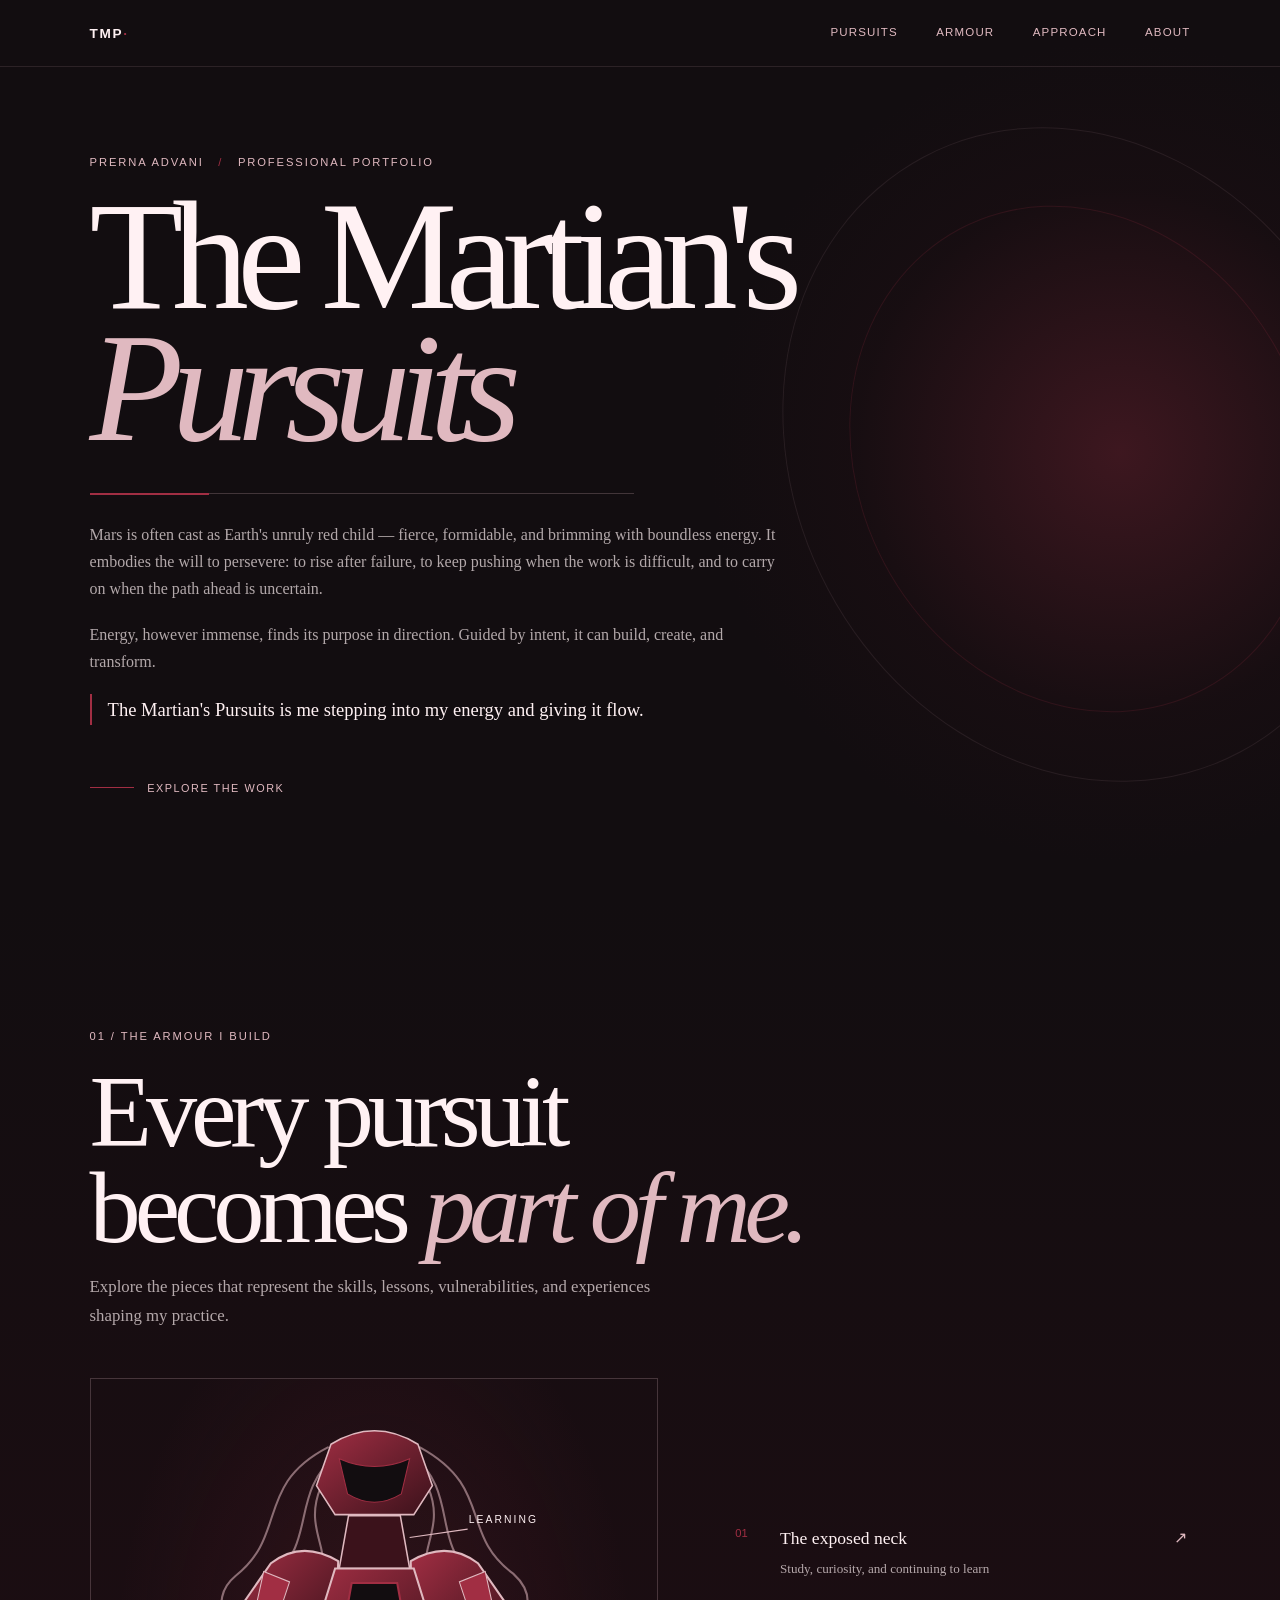
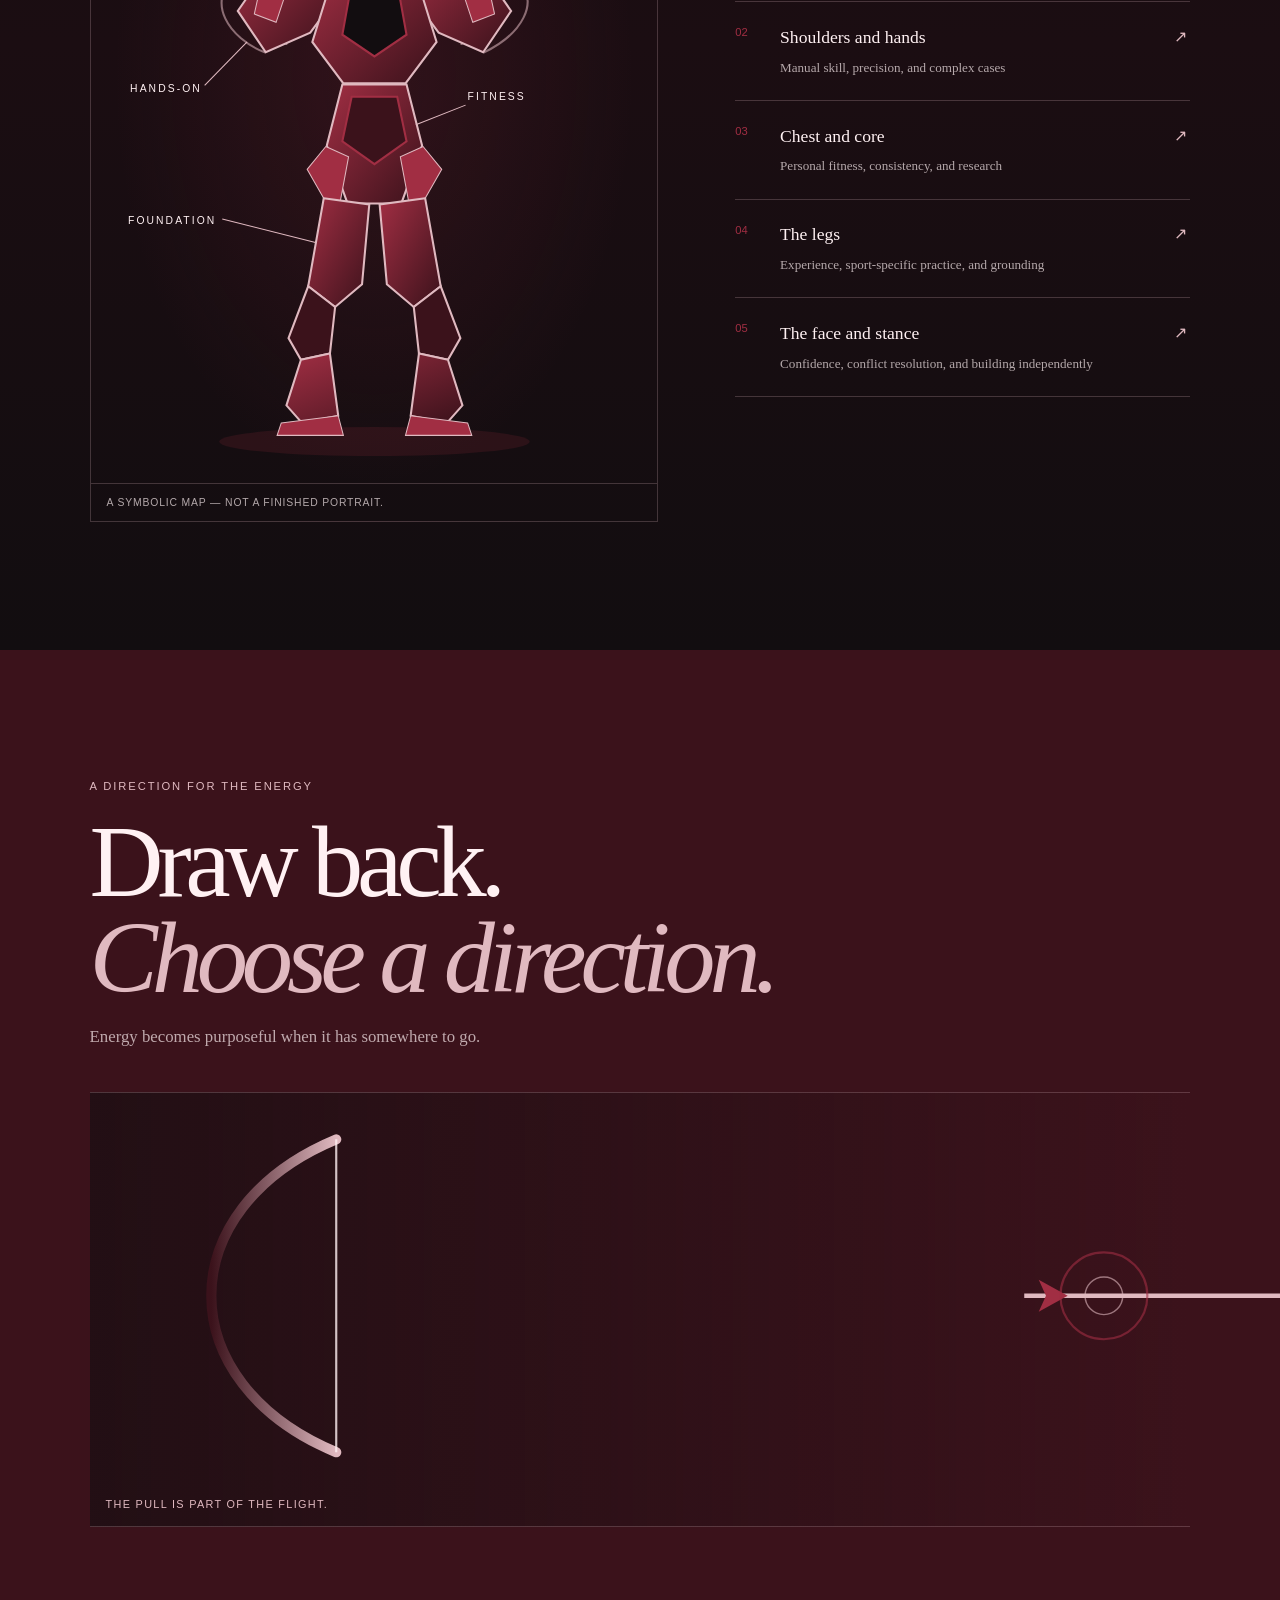
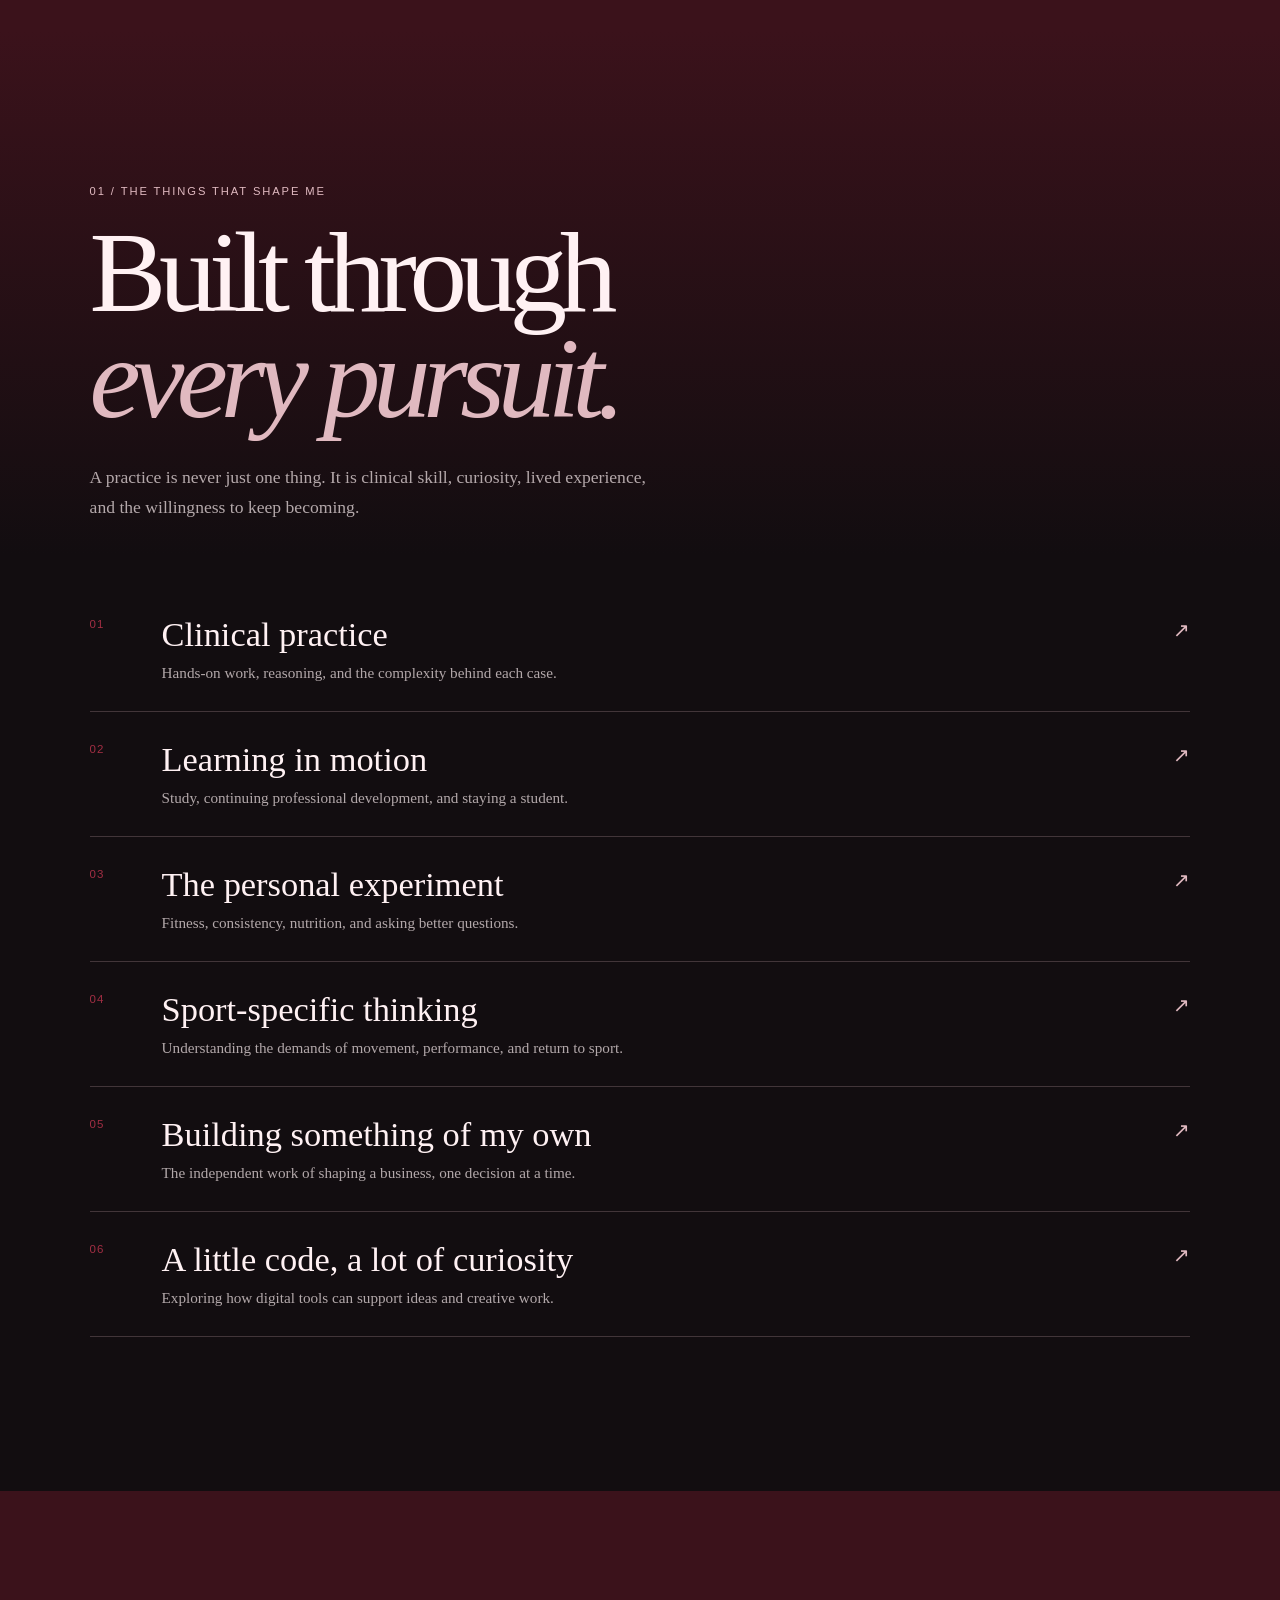
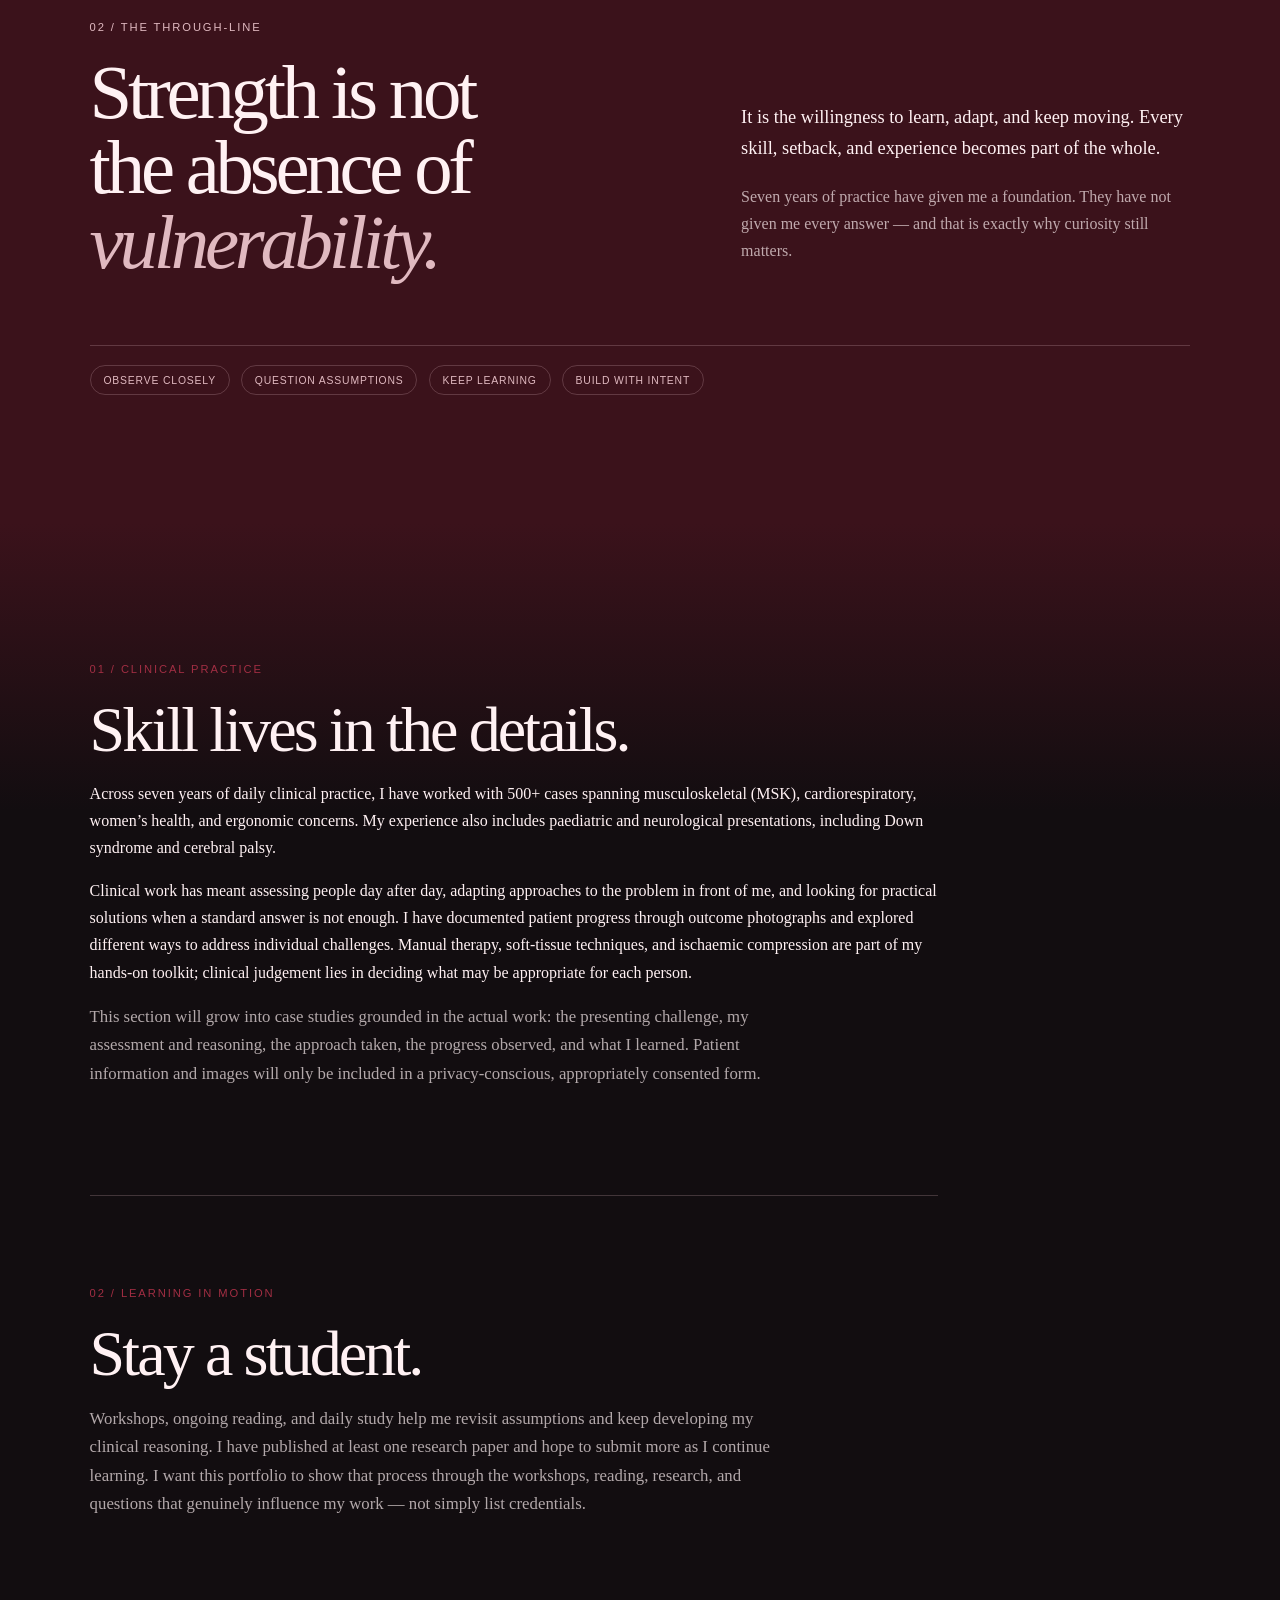
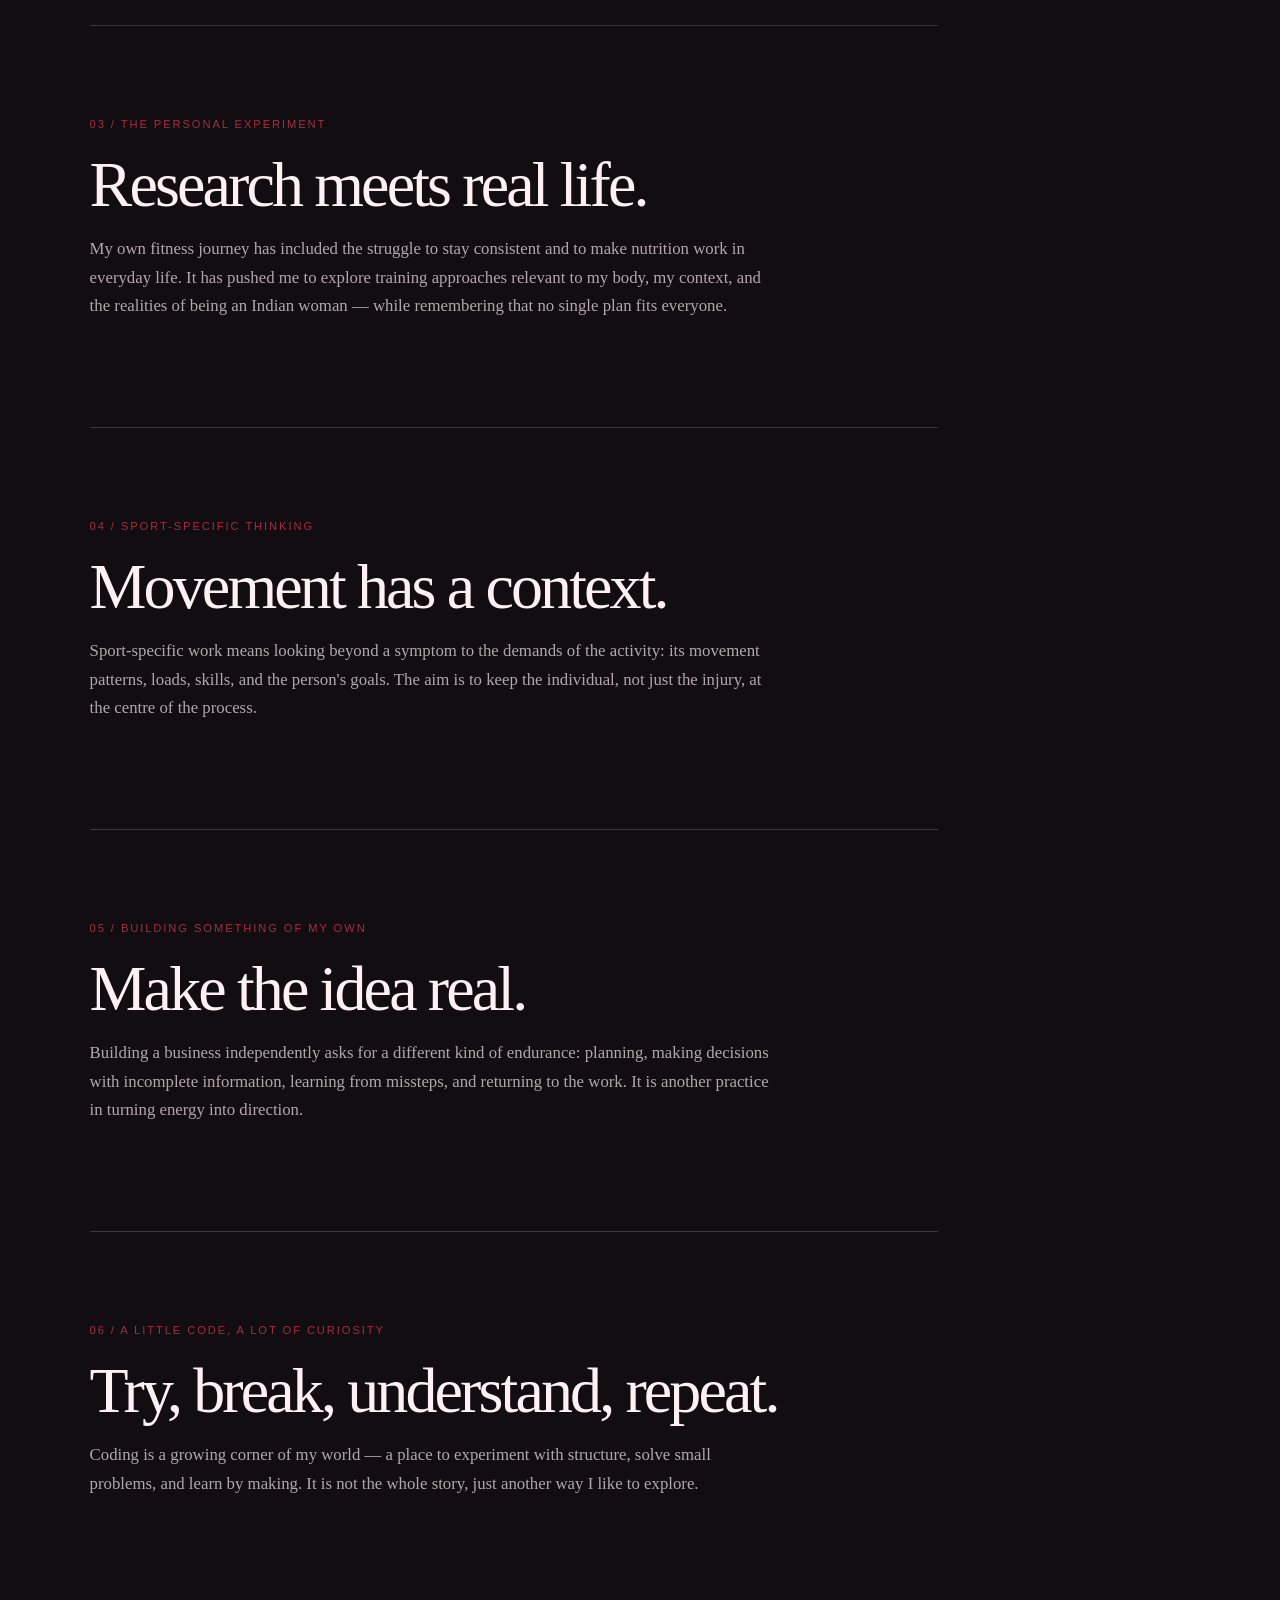
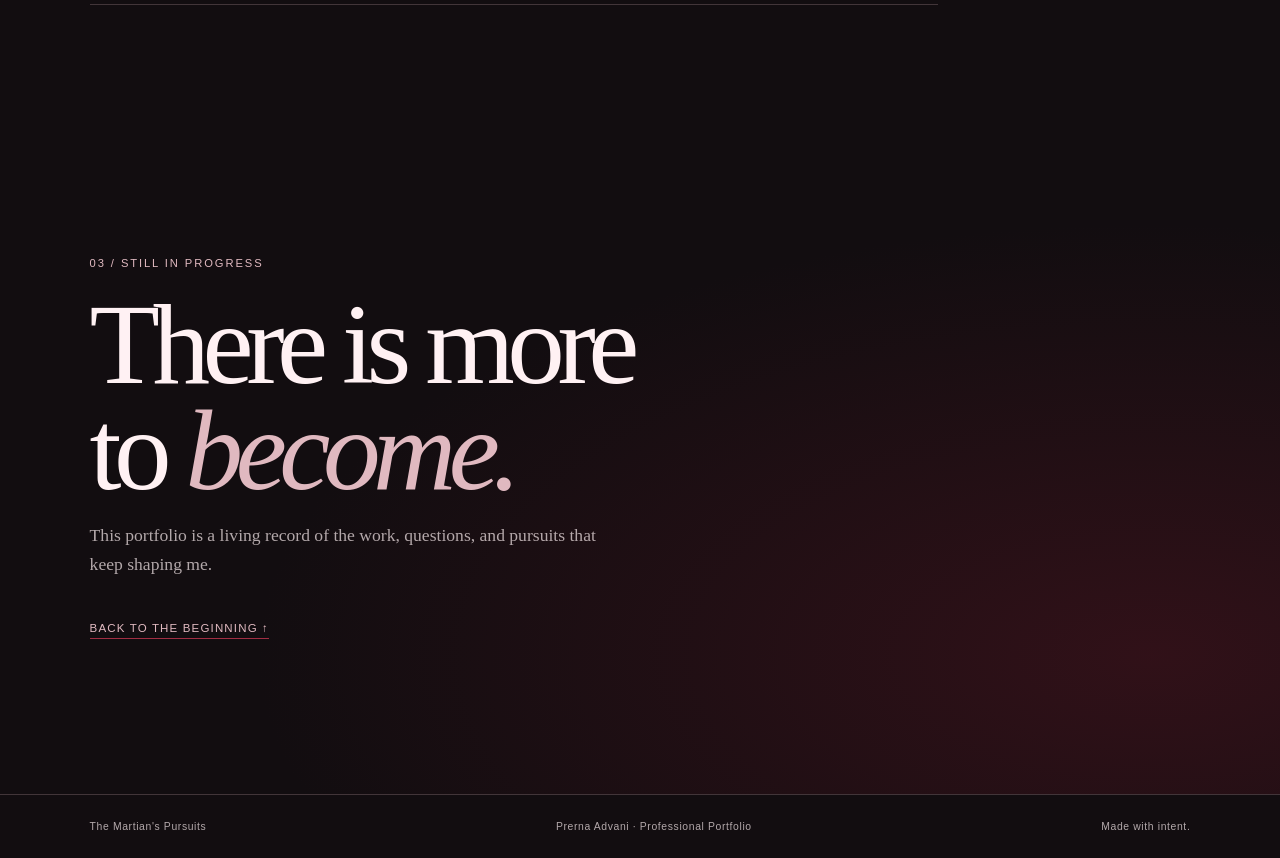
==== index.html @ a0765104 "Update portfolio with seven years of clinical experience" ====
<!doctype html>
<html lang="en">
<head>
  <meta charset="utf-8">
  <meta name="viewport" content="width=device-width, initial-scale=1">
  <meta name="theme-color" content="#120D10">
  <meta name="description" content="The Martian's Pursuits — the professional portfolio of Prerna Advani, exploring sports physiotherapy, clinical practice, fitness, learning and building.">
  <title>The Martian's Pursuits — Prerna Advani</title>
  <link rel="stylesheet" href="./style.css">
  <script src="./script.js" defer></script>
</head>
<body>
  <header class="site-header">
    <a class="wordmark" href="#top" aria-label="The Martian's Pursuits, home">TMP<span>·</span></a>
    <nav aria-label="Main navigation">
      <a href="#pursuits">Pursuits</a>
      <a href="#armour">Armour</a>
      <a href="#approach">Approach</a>
      <a href="#about">About</a>
    </nav>
  </header>

  <main id="top">
    <section class="hero section-wrap" aria-labelledby="site-title">
      <p class="eyebrow">Prerna Advani <span class="eyebrow-divider">/</span> Professional Portfolio</p>
      <h1 id="site-title">The Martian's <em>Pursuits</em></h1>
      <div class="hero-rule" aria-hidden="true"><span></span></div>
      <div class="intro-copy">
        <p>Mars is often cast as Earth's unruly red child — fierce, formidable, and brimming with boundless energy. It embodies the will to persevere: to rise after failure, to keep pushing when the work is difficult, and to carry on when the path ahead is uncertain.</p>
        <p>Energy, however immense, finds its purpose in direction. Guided by intent, it can build, create, and transform.</p>
        <p class="closing-line">The Martian's Pursuits is me stepping into my energy and giving it flow.</p>
      </div>
      <a class="scroll-cue" href="#pursuits"><span class="scroll-cue-line" aria-hidden="true"></span> Explore the work</a>
      <div class="hero-orbit orbit-one" aria-hidden="true"></div>
      <div class="hero-orbit orbit-two" aria-hidden="true"></div>
    </section>


    <section class="armour-section section-wrap" id="armour" aria-labelledby="armour-title">
      <div class="armour-heading">
        <p class="eyebrow">01 / The armour I build</p>
        <h2 id="armour-title">Every pursuit<br>becomes <em>part of me.</em></h2>
        <p>Explore the pieces that represent the skills, lessons, vulnerabilities, and experiences shaping my practice.</p>
      </div>
      <div class="armour-layout">
        <div class="armour-figure">
          <svg class="armour-art" viewBox="0 0 520 680" role="img" aria-labelledby="armour-svg-title armour-svg-desc">
            <title id="armour-svg-title">The Martian's armour</title>
            <desc id="armour-svg-desc">A stylised, human-shaped figure wearing interlocking burgundy and crimson armour plates, with an exposed neck and flowing mane-like lines.</desc>
            <defs>
              <linearGradient id="plate" x1="0" y1="0" x2="1" y2="1"><stop offset="0" stop-color="#A12E43"/><stop offset="1" stop-color="#3B121B"/></linearGradient>
              <linearGradient id="metal" x1="0" y1="0" x2="1" y2="1"><stop offset="0" stop-color="#FFF1F3"/><stop offset="1" stop-color="#A12E43"/></linearGradient>
            </defs>
            <ellipse cx="260" cy="640" rx="150" ry="14" fill="#A12E43" opacity=".16"/>
            <g class="mane-lines" fill="none" stroke="#E0B9C0" stroke-width="2" opacity=".55" stroke-linecap="round">
              <path d="M215 66 C145 102 176 151 126 190 C96 215 120 251 154 264"/>
              <path d="M224 72 C178 112 205 153 162 193 C139 218 156 246 175 256"/>
              <path d="M304 66 C375 105 342 150 394 188 C425 216 399 248 366 264"/>
              <path d="M296 72 C342 112 314 153 356 193 C380 217 363 245 344 256"/>
              <path d="M208 105 C190 148 224 168 204 198"/><path d="M312 105 C330 148 296 168 316 198"/>
            </g>
            <path d="M218 63 Q260 37 302 63 L316 103 L298 131 L222 131 L204 103Z" fill="url(#plate)" stroke="#E0B9C0" stroke-width="1.5"/>
            <path d="M226 77 Q260 92 294 77 L286 111 Q260 127 234 111Z" fill="#120D10" stroke="#A12E43"/>
            <path d="M235 132 L285 132 L294 183 L226 183Z" fill="#3B121B" stroke="#E0B9C0" stroke-width="1.5"/>
            <path d="M225 176 Q190 155 160 178 L128 224 L155 264 L198 245 L224 210Z" fill="url(#plate)" stroke="#E0B9C0" stroke-width="2"/>
            <path d="M295 176 Q330 155 360 178 L392 224 L365 264 L322 245 L296 210Z" fill="url(#plate)" stroke="#E0B9C0" stroke-width="2"/>
            <path d="M153 186 L178 196 L165 235 L144 227Z M367 186 L342 196 L355 235 L376 227Z" fill="#A12E43" stroke="#E0B9C0"/>
            <path d="M222 183 L298 183 L320 254 L290 294 L230 294 L200 254Z" fill="url(#plate)" stroke="#E0B9C0" stroke-width="2"/>
            <path d="M238 197 L282 197 L291 247 L260 268 L229 247Z" fill="#120D10" stroke="#A12E43" stroke-width="2"/>
            <path d="M229 295 L291 295 L306 354 L286 410 L234 410 L214 354Z" fill="url(#plate)" stroke="#E0B9C0" stroke-width="2"/>
            <path d="M238 307 L282 307 L291 350 L260 372 L229 350Z" fill="#3B121B" stroke="#A12E43" stroke-width="2"/>
            <path d="M213 355 L235 365 L227 408 L211 405 L195 377Z M307 355 L285 365 L293 408 L309 405 L325 377Z" fill="#A12E43" stroke="#E0B9C0"/>
            <path d="M211 405 L255 411 L248 488 L222 510 L196 490Z" fill="url(#plate)" stroke="#E0B9C0" stroke-width="2"/>
            <path d="M309 405 L265 411 L272 488 L298 510 L324 490Z" fill="url(#plate)" stroke="#E0B9C0" stroke-width="2"/>
            <path d="M196 490 L222 510 L217 555 L189 561 L177 540Z M324 490 L298 510 L303 555 L331 561 L343 540Z" fill="#3B121B" stroke="#E0B9C0" stroke-width="2"/>
            <path d="M189 561 L217 555 L225 615 L190 622 L175 605Z M331 561 L303 555 L295 615 L330 622 L345 605Z" fill="url(#plate)" stroke="#E0B9C0" stroke-width="2"/>
            <path d="M170 622 L225 615 L230 634 L166 634Z M350 622 L295 615 L290 634 L354 634Z" fill="#A12E43" stroke="#E0B9C0"/>
            <g fill="#FFF1F3" font-family="Arial, sans-serif" font-size="10" letter-spacing="2">
              <text x="24" y="302">HANDS-ON</text><path d="M96 296 L137 254" stroke="#E0B9C0" fill="none"/>
              <text x="350" y="310">FITNESS</text><path d="M348 315 L300 334" stroke="#E0B9C0" fill="none"/>
              <text x="22" y="430">FOUNDATION</text><path d="M113 425 L204 448" stroke="#E0B9C0" fill="none"/>
              <text x="351" y="139">LEARNING</text><path d="M350 145 L294 153" stroke="#E0B9C0" fill="none"/>
            </g>
          </svg>
          <p class="figure-caption">A symbolic map — not a finished portrait.</p>
        </div>
        <div class="armour-links" aria-label="Explore armour meanings">
          <a href="#learning"><span>01</span><span><strong>The exposed neck</strong><small>Study, curiosity, and continuing to learn</small></span><b>↗</b></a>
          <a href="#clinical"><span>02</span><span><strong>Shoulders and hands</strong><small>Manual skill, precision, and complex cases</small></span><b>↗</b></a>
          <a href="#fitness"><span>03</span><span><strong>Chest and core</strong><small>Personal fitness, consistency, and research</small></span><b>↗</b></a>
          <a href="#sport"><span>04</span><span><strong>The legs</strong><small>Experience, sport-specific practice, and grounding</small></span><b>↗</b></a>
          <a href="#building"><span>05</span><span><strong>The face and stance</strong><small>Confidence, conflict resolution, and building independently</small></span><b>↗</b></a>
        </div>
      </div>
    </section>

    <section class="bow-section section-wrap" id="bow" aria-label="Bow and arrow, a symbol of directed energy">
      <div class="bow-copy"><p class="eyebrow">A direction for the energy</p><h2>Draw back.<br><em>Choose a direction.</em></h2><p>Energy becomes purposeful when it has somewhere to go.</p></div>
      <div class="bow-stage" data-bow-stage>
        <svg class="bow-art" viewBox="0 0 760 280" role="img" aria-label="A crimson bow draws back and releases an arrow across the page">
          <defs><linearGradient id="bowGlow" x1="0" y1="0" x2="1" y2="0"><stop stop-color="#3B121B"/><stop offset="1" stop-color="#E0B9C0"/></linearGradient></defs>
          <path class="bow-curve" d="M170 32 C55 80 55 200 170 248" fill="none" stroke="url(#bowGlow)" stroke-width="7" stroke-linecap="round"/>
          <path class="bow-string" d="M170 32 L170 140 L170 248" fill="none" stroke="#FFF1F3" stroke-width="1.5" opacity=".8"/>
          <g class="arrow-group"><path d="M170 140 L690 140" stroke="#E0B9C0" stroke-width="3"/><path d="M690 140 L661 124 L666 140 L661 156Z" fill="#A12E43"/><path d="M200 140 L180 129 L185 140 L180 151Z" fill="#A12E43"/></g>
          <path class="arrow-trail" d="M220 140 L700 140" stroke="#A12E43" stroke-width="1" stroke-dasharray="3 10" opacity=".6"/>
          <circle class="target-ring" cx="700" cy="140" r="30" fill="none" stroke="#A12E43" stroke-width="1.5"/><circle class="target-ring inner" cx="700" cy="140" r="13" fill="none" stroke="#E0B9C0" stroke-width="1"/>
        </svg>
        <p class="bow-caption">The pull is part of the flight.</p>
      </div>
    </section>

    <section class="section-intro section-wrap" id="pursuits">
      <p class="eyebrow">01 / The things that shape me</p>
      <h2>Built through<br><em>every pursuit.</em></h2>
      <p class="section-lede">A practice is never just one thing. It is clinical skill, curiosity, lived experience, and the willingness to keep becoming.</p>
    </section>

    <section class="pursuit-list section-wrap" aria-label="Portfolio topics">
      <a class="pursuit-card" href="#clinical">
        <span class="card-index">01</span><span class="card-copy"><span class="card-title">Clinical practice</span><span class="card-description">Hands-on work, reasoning, and the complexity behind each case.</span></span><span class="card-arrow" aria-hidden="true">↗</span>
      </a>
      <a class="pursuit-card" href="#learning">
        <span class="card-index">02</span><span class="card-copy"><span class="card-title">Learning in motion</span><span class="card-description">Study, continuing professional development, and staying a student.</span></span><span class="card-arrow" aria-hidden="true">↗</span>
      </a>
      <a class="pursuit-card" href="#fitness">
        <span class="card-index">03</span><span class="card-copy"><span class="card-title">The personal experiment</span><span class="card-description">Fitness, consistency, nutrition, and asking better questions.</span></span><span class="card-arrow" aria-hidden="true">↗</span>
      </a>
      <a class="pursuit-card" href="#sport">
        <span class="card-index">04</span><span class="card-copy"><span class="card-title">Sport-specific thinking</span><span class="card-description">Understanding the demands of movement, performance, and return to sport.</span></span><span class="card-arrow" aria-hidden="true">↗</span>
      </a>
      <a class="pursuit-card" href="#building">
        <span class="card-index">05</span><span class="card-copy"><span class="card-title">Building something of my own</span><span class="card-description">The independent work of shaping a business, one decision at a time.</span></span><span class="card-arrow" aria-hidden="true">↗</span>
      </a>
      <a class="pursuit-card" href="#code">
        <span class="card-index">06</span><span class="card-copy"><span class="card-title">A little code, a lot of curiosity</span><span class="card-description">Exploring how digital tools can support ideas and creative work.</span></span><span class="card-arrow" aria-hidden="true">↗</span>
      </a>
    </section>

    <section class="approach section-wrap" id="approach">
      <p class="eyebrow">02 / The through-line</p>
      <div class="approach-grid">
        <h2>Strength is not the absence of <em>vulnerability.</em></h2>
        <div class="approach-copy">
          <p>It is the willingness to learn, adapt, and keep moving. Every skill, setback, and experience becomes part of the whole.</p>
          <p>Seven years of practice have given me a foundation. They have not given me every answer — and that is exactly why curiosity still matters.</p>
        </div>
      </div>
      <div class="values-row" aria-label="Guiding values">
        <span>Observe closely</span><span>Question assumptions</span><span>Keep learning</span><span>Build with intent</span>
      </div>
    </section>

    <section class="details section-wrap" aria-label="More about each pursuit">
      <article class="detail" id="clinical">
        <p class="eyebrow">01 / Clinical practice</p><h3>Skill lives in the details.</h3>
        <p>Across seven years of daily clinical practice, I have worked with 500+ cases spanning musculoskeletal (MSK), cardiorespiratory, women’s health, and ergonomic concerns. My experience also includes paediatric and neurological presentations, including Down syndrome and cerebral palsy.</p>
        <p>Clinical work has meant assessing people day after day, adapting approaches to the problem in front of me, and looking for practical solutions when a standard answer is not enough. I have documented patient progress through outcome photographs and explored different ways to address individual challenges. Manual therapy, soft-tissue techniques, and ischaemic compression are part of my hands-on toolkit; clinical judgement lies in deciding what may be appropriate for each person.</p>
        <p>This section will grow into case studies grounded in the actual work: the presenting challenge, my assessment and reasoning, the approach taken, the progress observed, and what I learned. Patient information and images will only be included in a privacy-conscious, appropriately consented form.</p>
      </article>
      <article class="detail" id="learning">
        <p class="eyebrow">02 / Learning in motion</p><h3>Stay a student.</h3>
        <p>Workshops, ongoing reading, and daily study help me revisit assumptions and keep developing my clinical reasoning. I have published at least one research paper and hope to submit more as I continue learning. I want this portfolio to show that process through the workshops, reading, research, and questions that genuinely influence my work — not simply list credentials.</p>
      </article>
      <article class="detail" id="fitness">
        <p class="eyebrow">03 / The personal experiment</p><h3>Research meets real life.</h3>
        <p>My own fitness journey has included the struggle to stay consistent and to make nutrition work in everyday life. It has pushed me to explore training approaches relevant to my body, my context, and the realities of being an Indian woman — while remembering that no single plan fits everyone.</p>
      </article>
      <article class="detail" id="sport">
        <p class="eyebrow">04 / Sport-specific thinking</p><h3>Movement has a context.</h3>
        <p>Sport-specific work means looking beyond a symptom to the demands of the activity: its movement patterns, loads, skills, and the person's goals. The aim is to keep the individual, not just the injury, at the centre of the process.</p>
      </article>
      <article class="detail" id="building">
        <p class="eyebrow">05 / Building something of my own</p><h3>Make the idea real.</h3>
        <p>Building a business independently asks for a different kind of endurance: planning, making decisions with incomplete information, learning from missteps, and returning to the work. It is another practice in turning energy into direction.</p>
      </article>
      <article class="detail" id="code">
        <p class="eyebrow">06 / A little code, a lot of curiosity</p><h3>Try, break, understand, repeat.</h3>
        <p>Coding is a growing corner of my world — a place to experiment with structure, solve small problems, and learn by making. It is not the whole story, just another way I like to explore.</p>
      </article>
    </section>

    <section class="closing section-wrap" id="about">
      <p class="eyebrow">03 / Still in progress</p>
      <h2>There is more<br>to <em>become.</em></h2>
      <p>This portfolio is a living record of the work, questions, and pursuits that keep shaping me.</p>
      <a class="back-to-top" href="#top">Back to the beginning ↑</a>
    </section>
  </main>

  <footer class="site-footer section-wrap">
    <span>The Martian's Pursuits</span><span>Prerna Advani · Professional Portfolio</span><span>Made with intent.</span>
  </footer>
</body>
</html>
---- style.css ----
:root {
  color-scheme: dark;
  --black: #120D10;
  --burgundy: #3B121B;
  --crimson: #A12E43;
  --pink: #E0B9C0;
  --blush: #FFF1F3;
  --muted: rgba(255, 241, 243, .68);
  --line: rgba(224, 185, 192, .23);
  --gutter: clamp(1.25rem, 7vw, 7rem);
  --serif: Georgia, "Times New Roman", serif;
  --sans: Arial, Helvetica, sans-serif;
}
* { box-sizing: border-box; }
html { scroll-behavior: smooth; scroll-padding-top: 5rem; background: var(--black); }
body { margin: 0; background: var(--black); color: var(--blush); font-family: var(--serif); line-height: 1.7; -webkit-font-smoothing: antialiased; }
a { color: inherit; }
::selection { color: var(--blush); background: var(--crimson); }
.section-wrap { padding-left: var(--gutter); padding-right: var(--gutter); }
.site-header { position: absolute; z-index: 5; top: 0; left: 0; width: 100%; display: flex; justify-content: space-between; align-items: center; padding: 1.35rem var(--gutter); border-bottom: 1px solid rgba(224,185,192,.12); font-family: var(--sans); }
.wordmark { text-decoration: none; font-size: .85rem; letter-spacing: .12em; font-weight: 700; }
.wordmark span { color: var(--crimson); }
.site-header nav { display: flex; gap: clamp(1rem, 3vw, 2.5rem); }
.site-header nav a { color: var(--pink); font-size: .72rem; letter-spacing: .1em; text-transform: uppercase; text-decoration: none; }
.site-header nav a:hover, .site-header nav a:focus-visible { color: var(--blush); }
.hero { min-height: 100svh; position: relative; isolation: isolate; overflow: hidden; display: flex; flex-direction: column; justify-content: center; padding-top: 8rem; padding-bottom: 5rem; }
.hero::before { content: ""; position: absolute; z-index: -2; width: min(65vw, 55rem); aspect-ratio: 1; border-radius: 50%; right: -20%; top: 4%; background: radial-gradient(circle, rgba(161,46,67,.3), rgba(59,18,27,.12) 45%, transparent 70%); }
.eyebrow { margin: 0 0 1.2rem; color: var(--pink); font: .7rem/1.5 var(--sans); letter-spacing: .17em; text-transform: uppercase; }
.eyebrow-divider { padding: 0 .6rem; color: var(--crimson); }
.hero h1 { max-width: 11ch; margin: 0; font-size: clamp(4rem, 12vw, 10.5rem); line-height: .86; font-weight: 400; letter-spacing: -.075em; text-wrap: balance; }
h1 em, h2 em { color: var(--pink); font-weight: 400; }
.hero-rule { width: min(100%, 34rem); height: 1px; margin: 2.4rem 0 1.7rem; background: var(--line); }
.hero-rule span { display: block; width: 22%; height: 2px; background: var(--crimson); }
.intro-copy { max-width: 43rem; color: var(--muted); font-size: clamp(1rem, 1.25vw, 1.16rem); }
.intro-copy p { margin: 0 0 1.15rem; }
.intro-copy .closing-line { max-width: 36rem; padding-left: 1rem; border-left: 2px solid var(--crimson); color: var(--blush); font-size: 1.16em; }
.scroll-cue { display: inline-flex; align-items: center; gap: .8rem; width: fit-content; margin-top: 2.4rem; color: var(--pink); text-decoration: none; font: .68rem var(--sans); letter-spacing: .14em; text-transform: uppercase; }
.scroll-cue-line { display: inline-block; width: 2.8rem; height: 1px; background: var(--crimson); transition: width .2s ease; }
.scroll-cue:hover .scroll-cue-line { width: 4.2rem; }
.hero-orbit { pointer-events: none; position: absolute; z-index: -1; border: 1px solid rgba(224,185,192,.09); border-radius: 50%; transform: rotate(-28deg); }
.orbit-one { width: 45vw; height: 75vh; right: -7%; top: 13%; }
.orbit-two { width: 35vw; height: 58vh; right: -2%; top: 22%; border-color: rgba(161,46,67,.18); }
.section-intro { padding-top: clamp(6rem, 12vw, 11rem); padding-bottom: 2rem; background: linear-gradient(180deg, var(--burgundy), var(--black)); }
.section-intro h2, .closing h2 { margin: 0; font-size: clamp(3.4rem, 9vw, 8rem); line-height: .92; letter-spacing: -.065em; font-weight: 400; }
.section-lede { max-width: 35rem; margin: 2rem 0 0; color: var(--muted); font-size: 1.1rem; }
.pursuit-list { padding-top: 2rem; padding-bottom: clamp(6rem, 12vw, 10rem); }
.pursuit-card { display: grid; grid-template-columns: 3.5rem minmax(0, 1fr) 2rem; gap: 1rem; align-items: start; padding: 1.6rem 0; border-bottom: 1px solid var(--line); text-decoration: none; }
.card-index { padding-top: .35rem; color: var(--crimson); font: .72rem var(--sans); letter-spacing: .08em; }
.card-copy { display: grid; gap: .25rem; }
.card-title { font-size: clamp(1.35rem, 2.7vw, 2.15rem); line-height: 1.25; transition: color .2s ease; }
.card-description { max-width: 42rem; color: var(--muted); font-size: .95rem; }
.card-arrow { justify-self: end; color: var(--pink); font-size: 1.25rem; transition: transform .2s ease; }
.pursuit-card:hover .card-title, .pursuit-card:focus-visible .card-title { color: var(--pink); }
.pursuit-card:hover .card-arrow, .pursuit-card:focus-visible .card-arrow { transform: translate(3px, -3px); }
.pursuit-card:focus-visible, a:focus-visible { outline: 2px solid var(--pink); outline-offset: 5px; }
.approach { padding-top: clamp(5rem, 10vw, 9rem); padding-bottom: clamp(5rem, 10vw, 9rem); background: var(--burgundy); }
.approach-grid { display: grid; grid-template-columns: 1.1fr .9fr; gap: clamp(2rem, 8vw, 8rem); align-items: end; }
.approach-grid h2 { margin: 0; max-width: 12ch; font-size: clamp(2.8rem, 6vw, 5.5rem); font-weight: 400; line-height: .98; letter-spacing: -.055em; }
.approach-copy { color: var(--muted); max-width: 33rem; }
.approach-copy p:first-child { margin-top: 0; color: var(--blush); font-size: 1.15rem; }
.values-row { display: flex; flex-wrap: wrap; gap: .7rem; margin-top: 4rem; padding-top: 1.2rem; border-top: 1px solid var(--line); }
.values-row span { padding: .55rem .8rem; border: 1px solid var(--line); border-radius: 99px; color: var(--pink); font: .65rem var(--sans); letter-spacing: .08em; text-transform: uppercase; }
.details { padding-top: 3rem; padding-bottom: 6rem; background: linear-gradient(180deg, var(--burgundy), var(--black) 18rem); }
.detail { max-width: 53rem; padding: clamp(3rem, 7vw, 6rem) 0; border-bottom: 1px solid var(--line); scroll-margin-top: 2rem; }
.detail .eyebrow { color: var(--crimson); }
.detail h3 { margin: 0; font-size: clamp(2rem, 5vw, 4.4rem); line-height: 1.04; font-weight: 400; letter-spacing: -.045em; }
.detail > p:last-child { max-width: 43rem; color: var(--muted); font-size: 1.05rem; }
.closing { padding-top: clamp(6rem, 12vw, 11rem); padding-bottom: clamp(6rem, 12vw, 11rem); background: radial-gradient(ellipse at 90% 80%, rgba(59,18,27,.75), transparent 55%); }
.closing > p:not(.eyebrow) { max-width: 32rem; color: var(--muted); font-size: 1.1rem; }
.back-to-top { display: inline-block; margin-top: 1.5rem; padding-bottom: .25rem; border-bottom: 1px solid var(--crimson); color: var(--pink); text-decoration: none; font: .72rem var(--sans); letter-spacing: .1em; text-transform: uppercase; }
.site-footer { display: flex; justify-content: space-between; gap: 1rem; padding-top: 1.5rem; padding-bottom: 1.5rem; border-top: 1px solid var(--line); color: var(--muted); font: .65rem/1.5 var(--sans); letter-spacing: .06em; }
@media (max-width: 700px) {
  .site-header { padding-top: 1rem; padding-bottom: 1rem; }
  .site-header nav { gap: .8rem; }
  .site-header nav a { font-size: .62rem; letter-spacing: .04em; }
  .hero { padding-top: 8rem; }
  .hero h1 { font-size: clamp(3.7rem, 16vw, 6.5rem); }
  .hero-orbit { opacity: .55; }
  .orbit-one { width: 70vw; height: 55vh; right: -28%; }
  .orbit-two { width: 60vw; height: 45vh; right: -20%; }
  .approach-grid { grid-template-columns: 1fr; gap: 1.5rem; }
  .pursuit-card { grid-template-columns: 2rem minmax(0, 1fr) 1.2rem; gap: .65rem; }
  .site-footer { flex-direction: column; gap: .45rem; }
}
@media (max-width: 380px) { .site-header nav { gap: .55rem; } .site-header nav a { font-size: .56rem; } }
@media (prefers-reduced-motion: reduce) { html { scroll-behavior: auto; } *, *::before, *::after { transition-duration: .01ms !important; animation-duration: .01ms !important; animation-iteration-count: 1 !important; } }
/* ARMOUR: symbolic, responsive SVG illustration */
.armour-section { padding-top: clamp(5rem, 10vw, 9rem); padding-bottom: clamp(5rem, 10vw, 9rem); background: linear-gradient(180deg, var(--black), #1b0d12 55%, var(--black)); }
.armour-heading { max-width: 55rem; margin-bottom: 3rem; }
.armour-heading h2, .bow-copy h2 { margin: 0; font-size: clamp(3rem, 8vw, 7rem); line-height: .94; letter-spacing: -.06em; font-weight: 400; }
.armour-heading > p:last-child, .bow-copy > p:last-child { max-width: 38rem; color: var(--muted); font-size: 1.05rem; }
.armour-layout { display: grid; grid-template-columns: minmax(0, 1fr) minmax(18rem, .8fr); gap: clamp(2rem, 6vw, 6rem); align-items: center; }
.armour-figure { min-width: 0; border: 1px solid var(--line); background: radial-gradient(ellipse at 50% 40%, rgba(161,46,67,.17), transparent 65%); }
.armour-art { display: block; width: 100%; max-height: 44rem; }
.figure-caption { margin: 0; padding: .8rem 1rem; border-top: 1px solid var(--line); color: var(--muted); font: .65rem var(--sans); letter-spacing: .08em; text-transform: uppercase; }
.armour-links { display: flex; flex-direction: column; }
.armour-links a { display: grid; grid-template-columns: 2rem minmax(0,1fr) 1rem; gap: .8rem; align-items: start; padding: 1.3rem 0; border-bottom: 1px solid var(--line); text-decoration: none; }
.armour-links a > span:first-child { color: var(--crimson); font: .7rem var(--sans); padding-top: .2rem; }
.armour-links strong, .armour-links small { display: block; }
.armour-links strong { font-size: 1.1rem; font-weight: 400; }
.armour-links small { margin-top: .25rem; color: var(--muted); font-size: .82rem; }
.armour-links b { color: var(--pink); font-weight: 400; transition: transform .2s; }
.armour-links a:hover strong { color: var(--pink); }
.armour-links a:hover b { transform: translate(3px,-3px); }
.bow-section { overflow: hidden; padding-top: clamp(5rem, 10vw, 9rem); padding-bottom: clamp(4rem, 8vw, 7rem); background: var(--burgundy); }
.bow-copy { max-width: 55rem; }
.bow-stage { margin-top: 2.5rem; border-top: 1px solid var(--line); border-bottom: 1px solid var(--line); background: linear-gradient(90deg, rgba(18,13,16,.6), transparent); }
.bow-art { display: block; width: 100%; overflow: visible; }
.bow-curve { transform-origin: 170px 140px; }
.arrow-group { transform-origin: 170px 140px; }
.bow-stage.is-drawing .arrow-group { animation: arrow-draw 1.2s cubic-bezier(.2,.7,.2,1) both; }
.bow-stage.is-releasing .arrow-group { animation: arrow-release 1.1s cubic-bezier(.2,.7,.2,1) both; }
.bow-stage.is-releasing .arrow-trail { animation: trail-flash 1.1s ease-out both; }
.bow-stage.is-releasing .target-ring { animation: target-pulse 1.1s ease-out both; }
.bow-caption { margin: 0; padding: 0 1rem 1rem; color: var(--pink); font: .68rem var(--sans); letter-spacing: .12em; text-transform: uppercase; }
@keyframes arrow-draw { from { transform: translateX(0); } to { transform: translateX(-55px); } }
@keyframes arrow-release { 0% { transform: translateX(-55px); } 70% { transform: translateX(475px); } 100% { transform: translateX(475px); } }
@keyframes trail-flash { 0%,30% { opacity: 0; } 60% { opacity: .8; } 100% { opacity: 0; } }
@keyframes target-pulse { 0%,45% { opacity: .35; transform: scale(.7); transform-origin: 700px 140px; } 70% { opacity: 1; } 100% { opacity: .6; } }
@media (max-width: 760px) { .armour-layout { grid-template-columns: 1fr; } .armour-art { max-height: 36rem; } .bow-art { width: 150%; max-width: none; margin-left: -15%; } }
@media (prefers-reduced-motion: reduce) { .bow-stage.is-drawing .arrow-group, .bow-stage.is-releasing .arrow-group, .bow-stage.is-releasing .arrow-trail, .bow-stage.is-releasing .target-ring { animation: none !important; } }
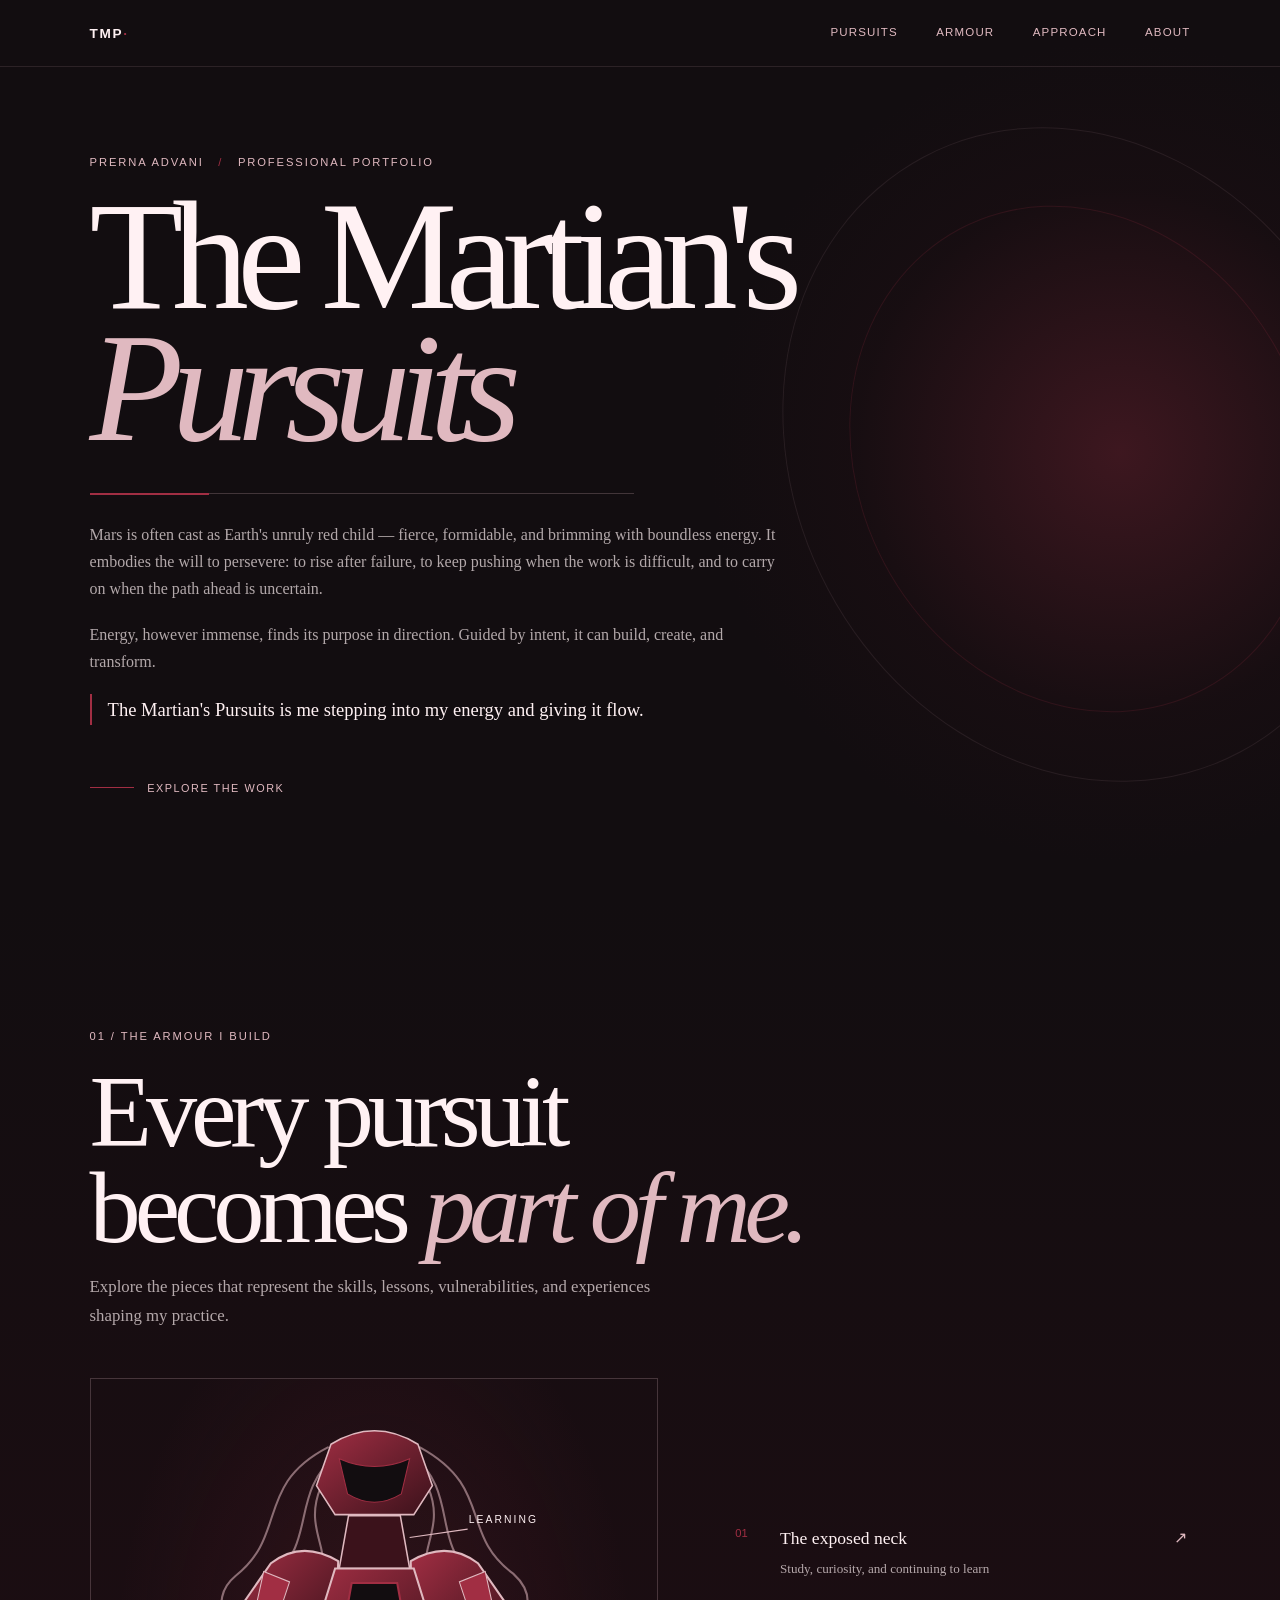
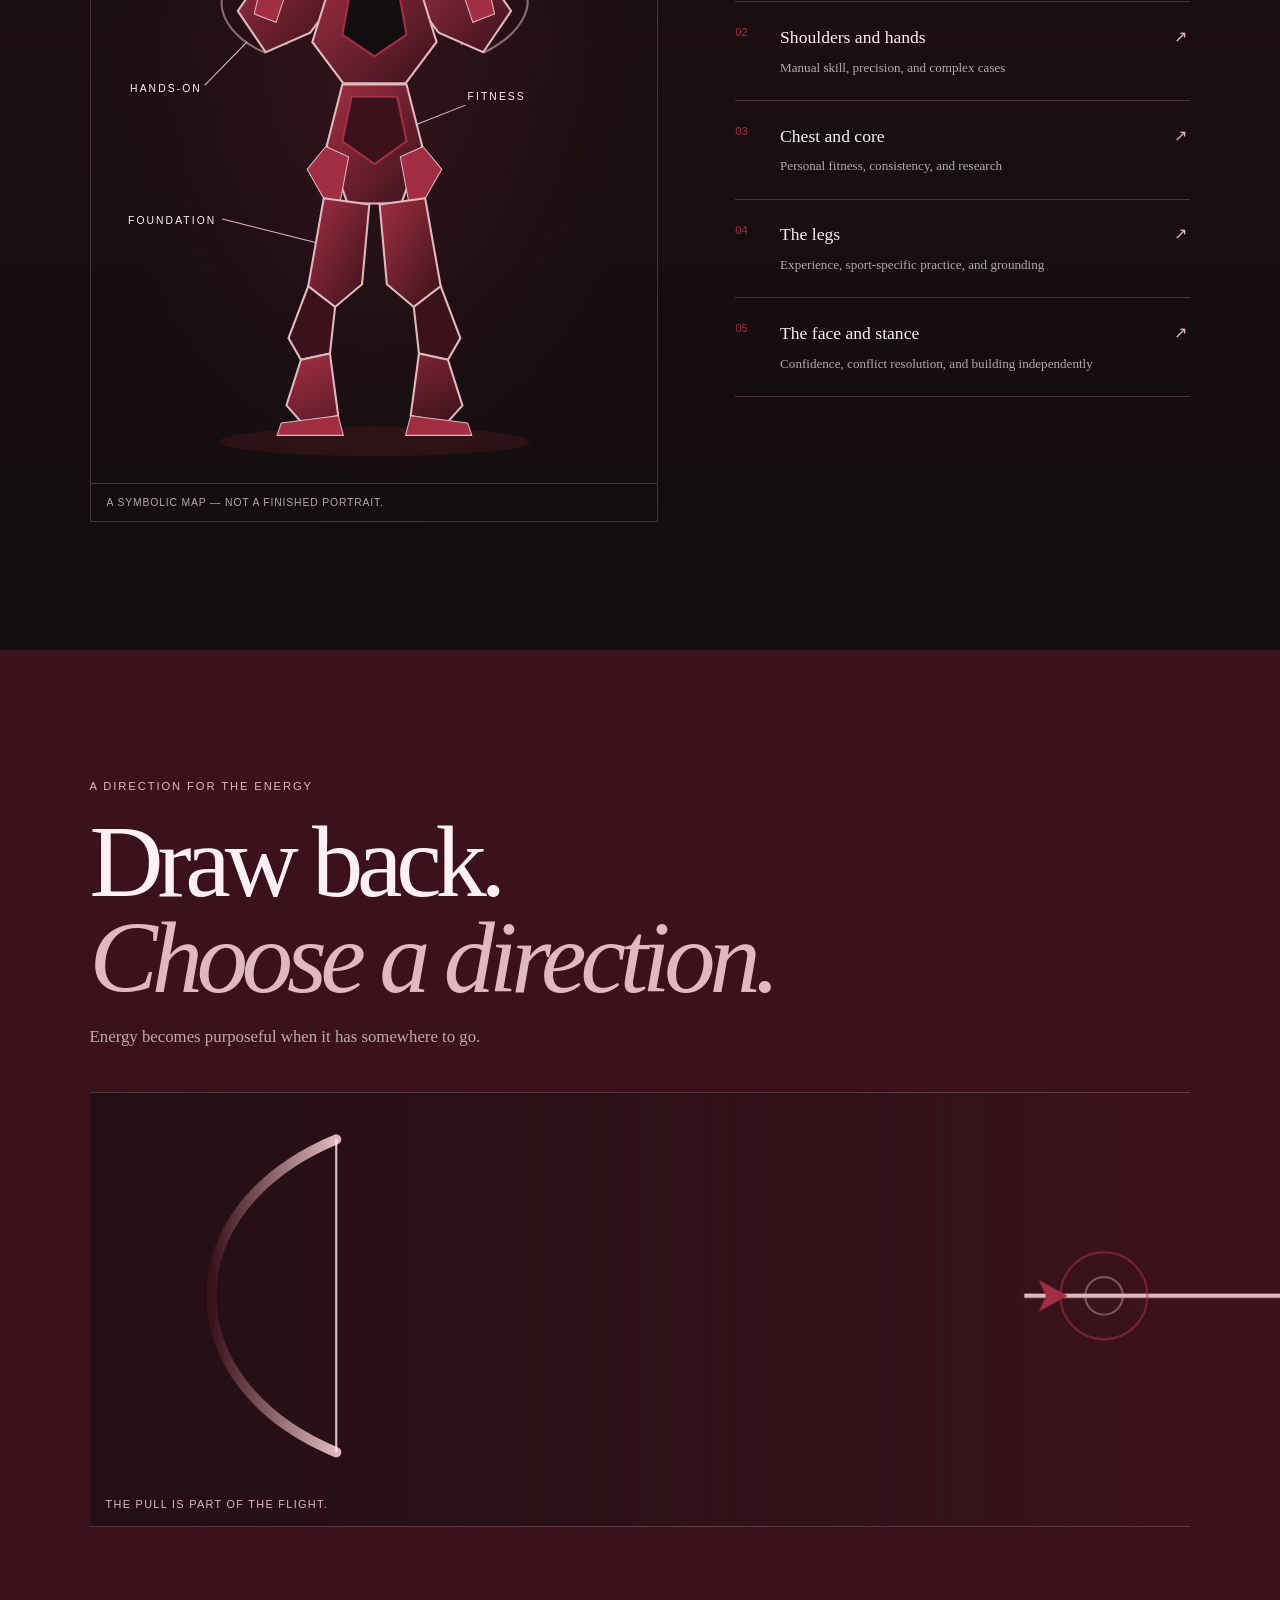
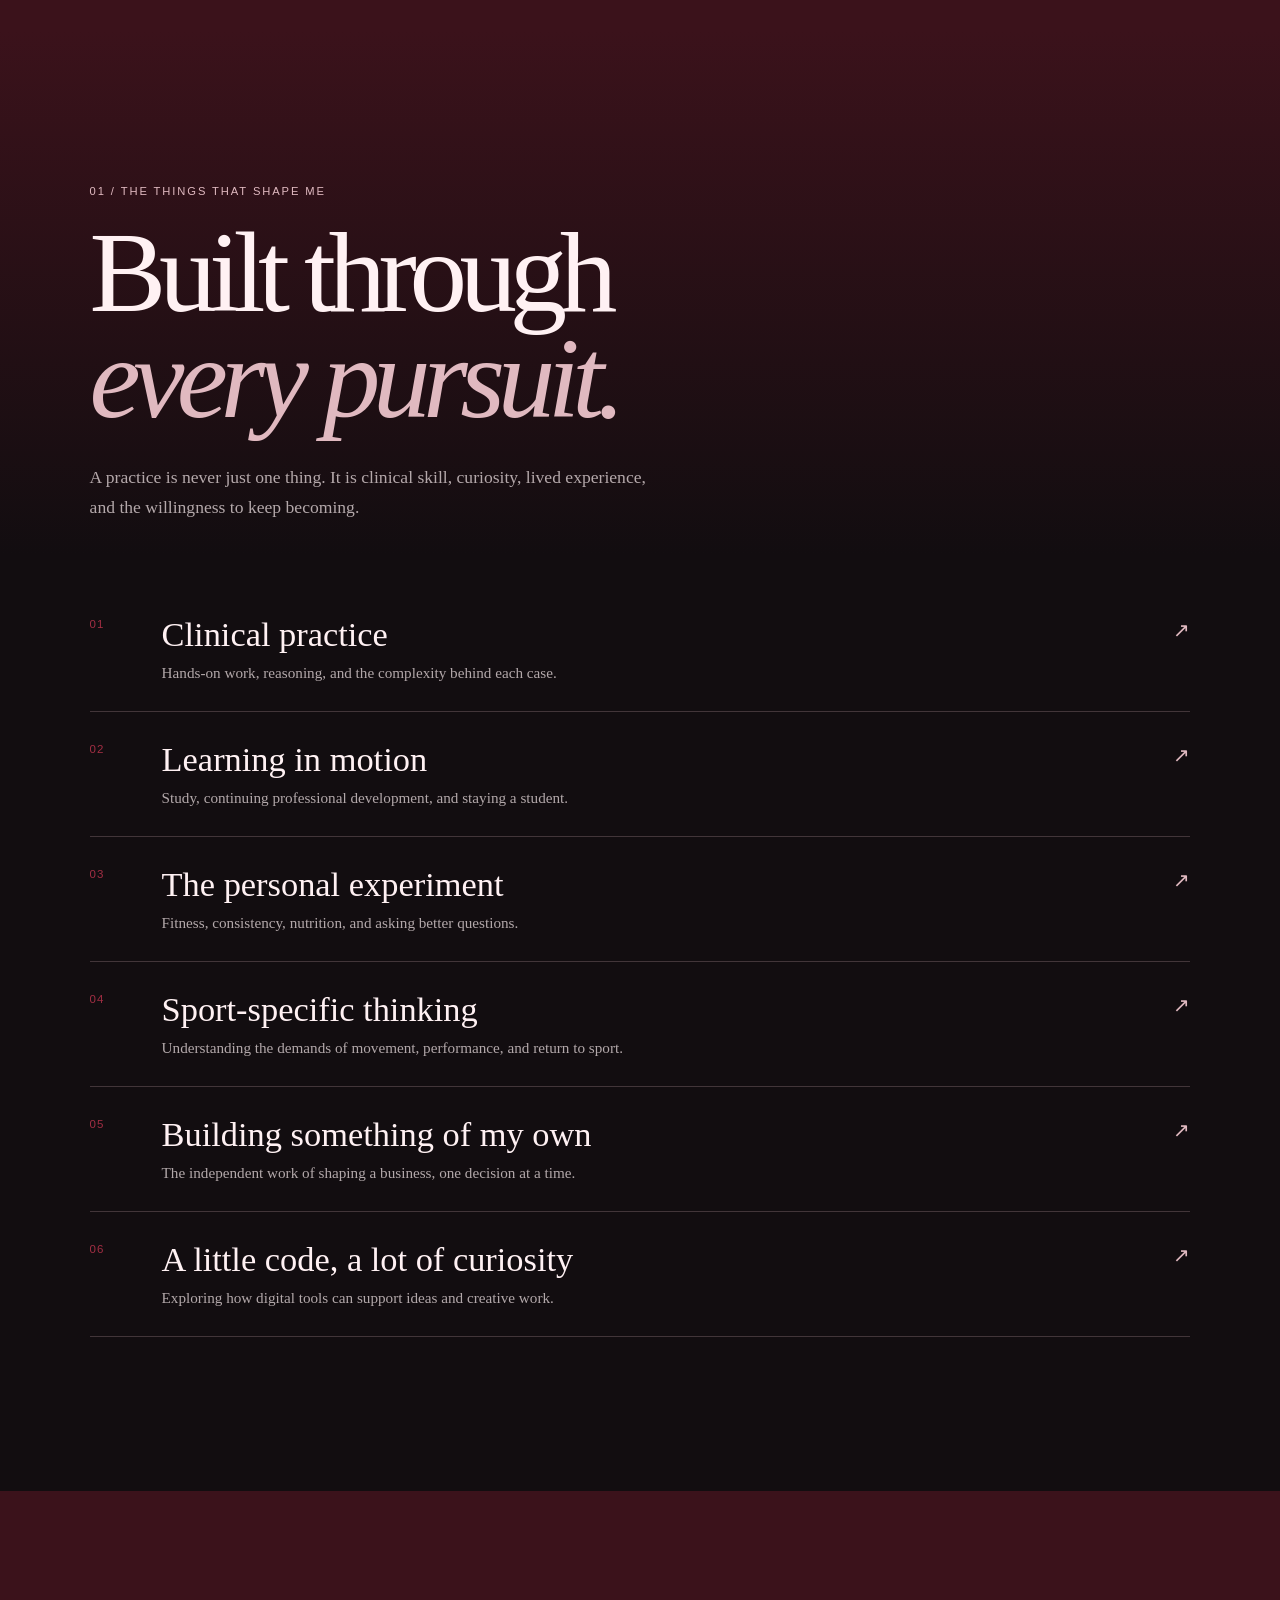
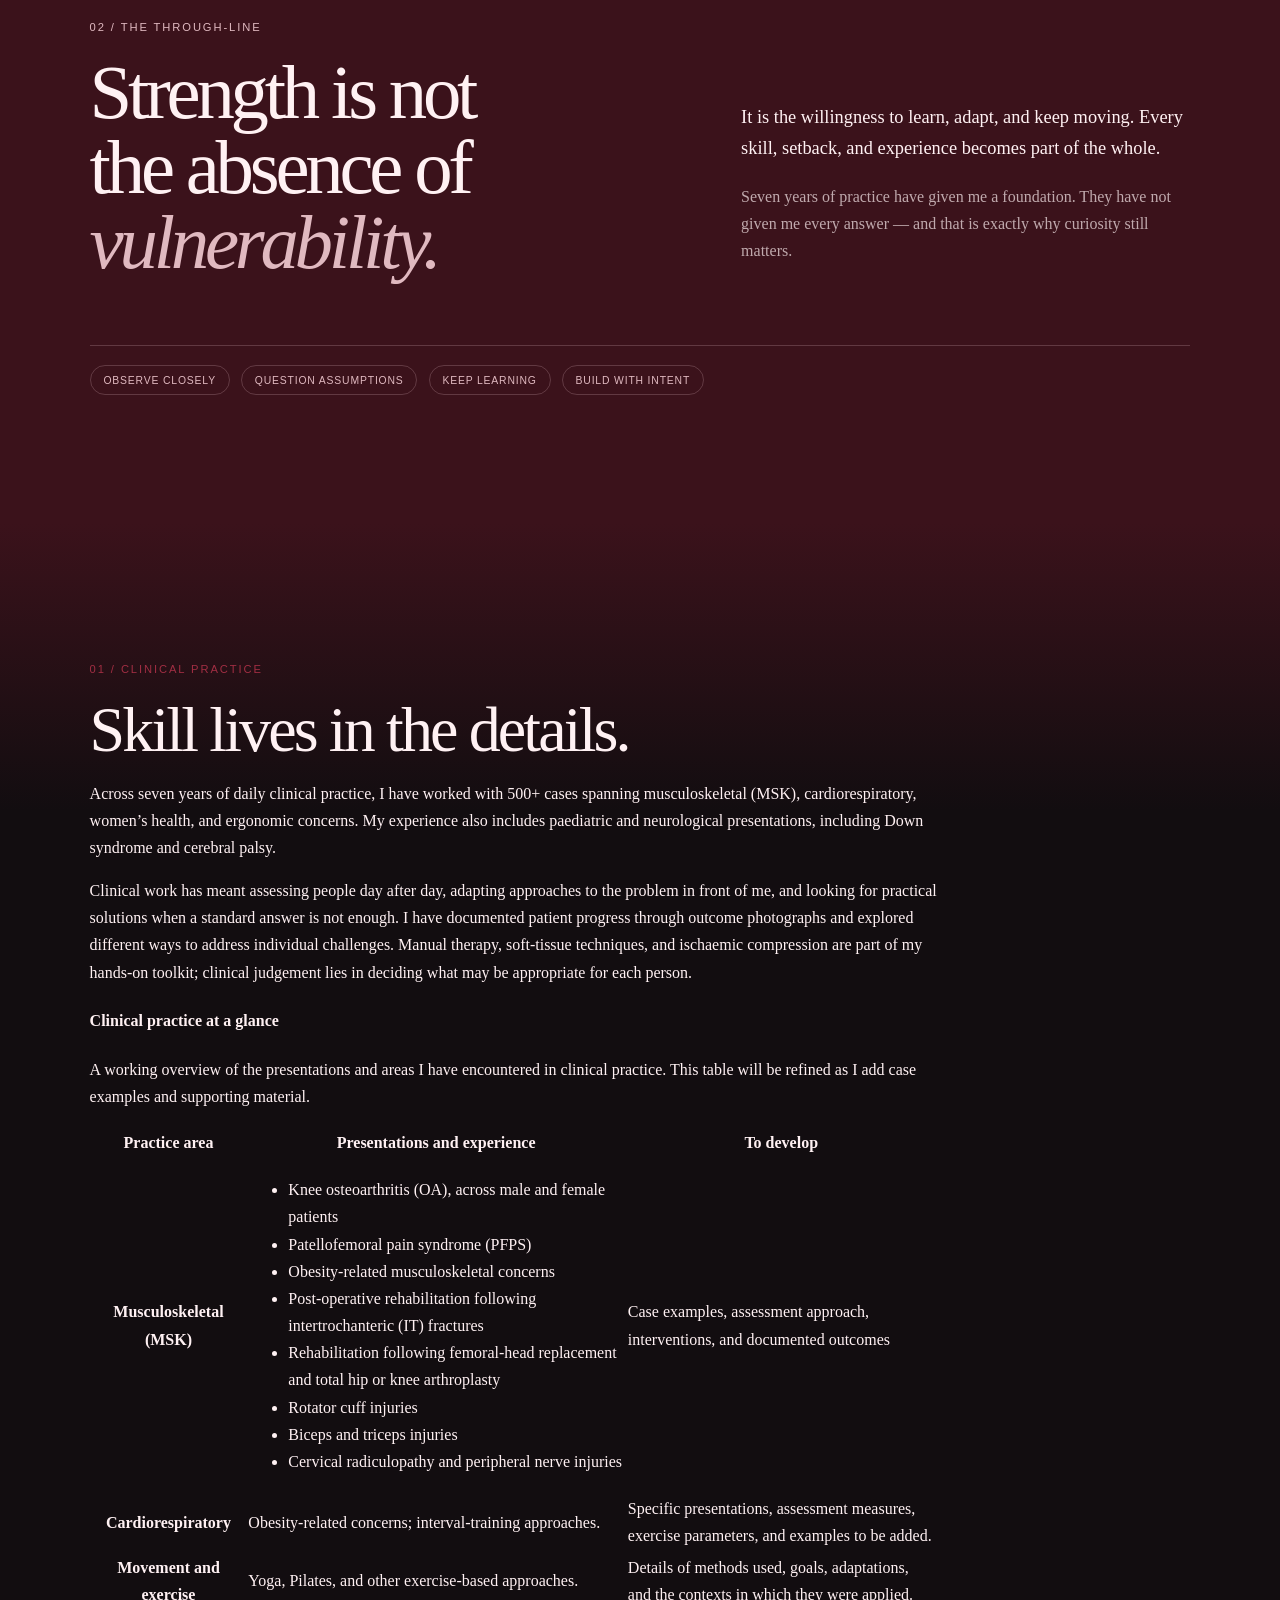
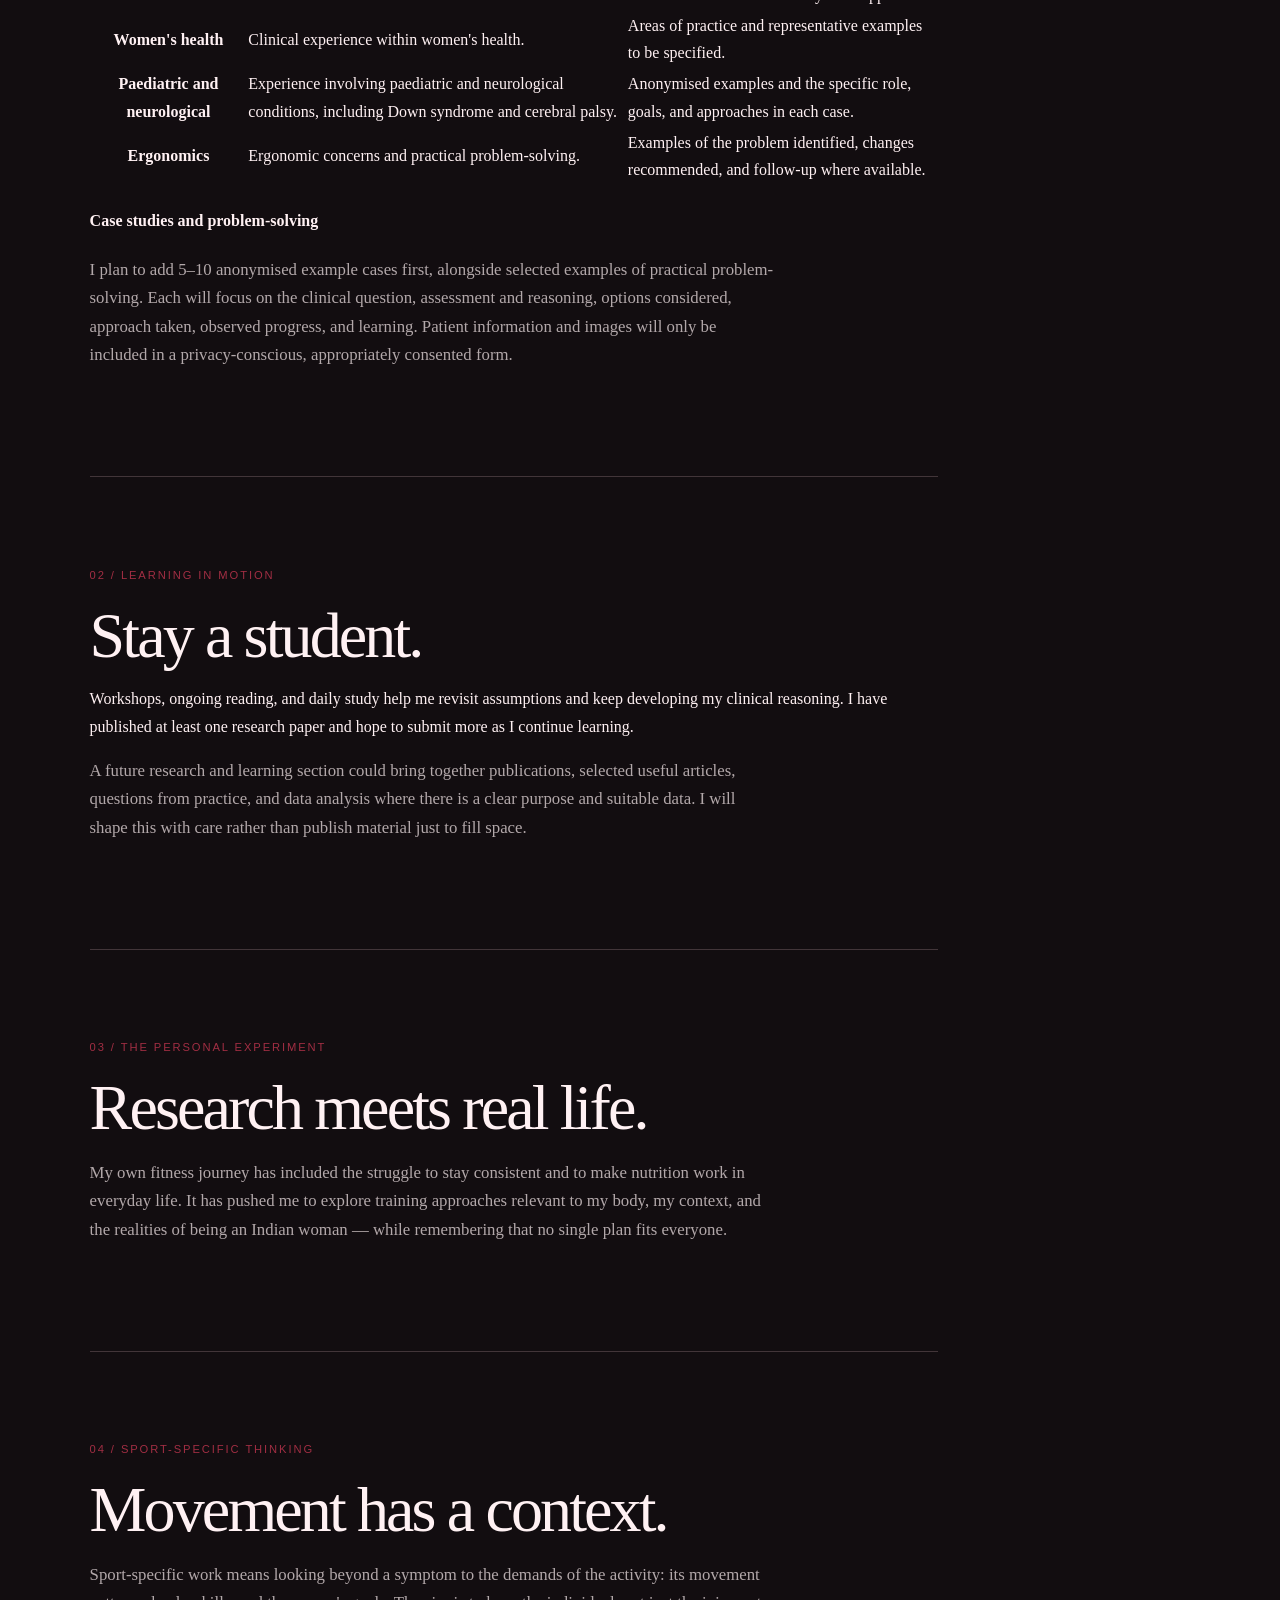
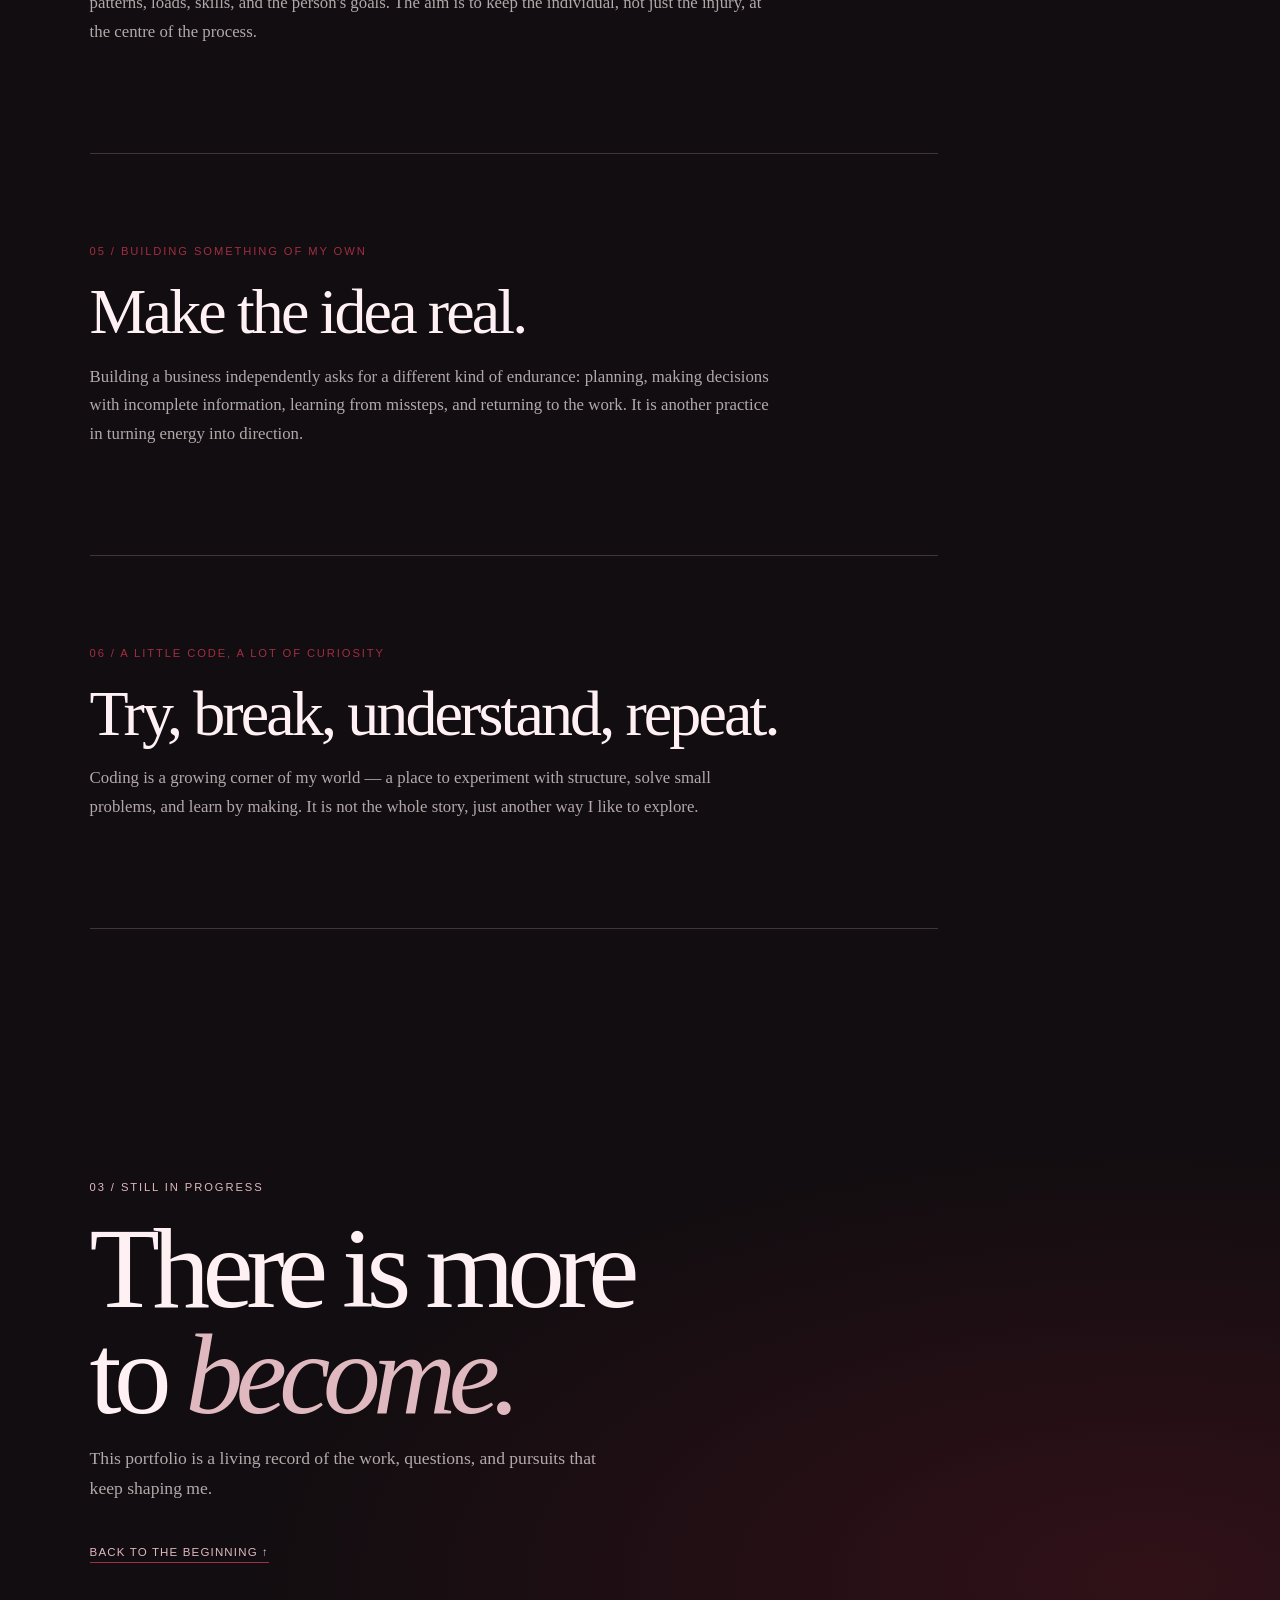
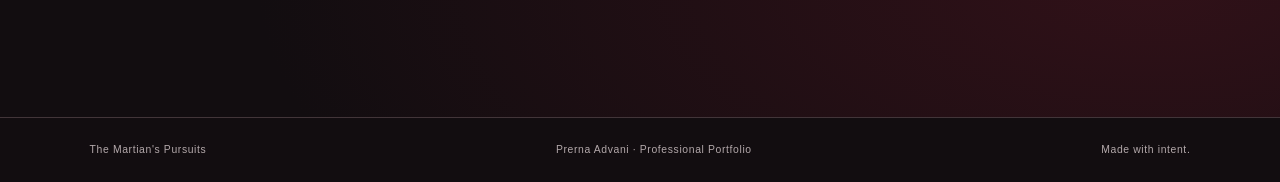
==== commit df7d2797: "Add structured clinical practice overview table" ====
--- a/index.html
+++ b/index.html
@@ -155,11 +155,39 @@
         <p class="eyebrow">01 / Clinical practice</p><h3>Skill lives in the details.</h3>
         <p>Across seven years of daily clinical practice, I have worked with 500+ cases spanning musculoskeletal (MSK), cardiorespiratory, women’s health, and ergonomic concerns. My experience also includes paediatric and neurological presentations, including Down syndrome and cerebral palsy.</p>
         <p>Clinical work has meant assessing people day after day, adapting approaches to the problem in front of me, and looking for practical solutions when a standard answer is not enough. I have documented patient progress through outcome photographs and explored different ways to address individual challenges. Manual therapy, soft-tissue techniques, and ischaemic compression are part of my hands-on toolkit; clinical judgement lies in deciding what may be appropriate for each person.</p>
-        <p>This section will grow into case studies grounded in the actual work: the presenting challenge, my assessment and reasoning, the approach taken, the progress observed, and what I learned. Patient information and images will only be included in a privacy-conscious, appropriately consented form.</p>
+        <h4 class="clinical-table-title">Clinical practice at a glance</h4>
+        <p class="table-intro">A working overview of the presentations and areas I have encountered in clinical practice. This table will be refined as I add case examples and supporting material.</p>
+        <div class="clinical-table-wrap" role="region" aria-label="Clinical practice experience table" tabindex="0">
+          <table class="clinical-table">
+            <thead><tr><th scope="col">Practice area</th><th scope="col">Presentations and experience</th><th scope="col">To develop</th></tr></thead>
+            <tbody>
+              <tr><th scope="row">Musculoskeletal (MSK)</th><td>
+                <ul>
+                  <li>Knee osteoarthritis (OA), across male and female patients</li>
+                  <li>Patellofemoral pain syndrome (PFPS)</li>
+                  <li>Obesity-related musculoskeletal concerns</li>
+                  <li>Post-operative rehabilitation following intertrochanteric (IT) fractures</li>
+                  <li>Rehabilitation following femoral-head replacement and total hip or knee arthroplasty</li>
+                  <li>Rotator cuff injuries</li>
+                  <li>Biceps and triceps injuries</li>
+                  <li>Cervical radiculopathy and peripheral nerve injuries</li>
+                </ul>
+              </td><td>Case examples, assessment approach, interventions, and documented outcomes</td></tr>
+              <tr><th scope="row">Cardiorespiratory</th><td>Obesity-related concerns; interval-training approaches.</td><td>Specific presentations, assessment measures, exercise parameters, and examples to be added.</td></tr>
+              <tr><th scope="row">Movement and exercise</th><td>Yoga, Pilates, and other exercise-based approaches.</td><td>Details of methods used, goals, adaptations, and the contexts in which they were applied.</td></tr>
+              <tr><th scope="row">Women's health</th><td>Clinical experience within women's health.</td><td>Areas of practice and representative examples to be specified.</td></tr>
+              <tr><th scope="row">Paediatric and neurological</th><td>Experience involving paediatric and neurological conditions, including Down syndrome and cerebral palsy.</td><td>Anonymised examples and the specific role, goals, and approaches in each case.</td></tr>
+              <tr><th scope="row">Ergonomics</th><td>Ergonomic concerns and practical problem-solving.</td><td>Examples of the problem identified, changes recommended, and follow-up where available.</td></tr>
+            </tbody>
+          </table>
+        </div>
+        <h4 class="clinical-table-title">Case studies and problem-solving</h4>
+        <p>I plan to add 5–10 anonymised example cases first, alongside selected examples of practical problem-solving. Each will focus on the clinical question, assessment and reasoning, options considered, approach taken, observed progress, and learning. Patient information and images will only be included in a privacy-conscious, appropriately consented form.</p>
       </article>
       <article class="detail" id="learning">
         <p class="eyebrow">02 / Learning in motion</p><h3>Stay a student.</h3>
-        <p>Workshops, ongoing reading, and daily study help me revisit assumptions and keep developing my clinical reasoning. I have published at least one research paper and hope to submit more as I continue learning. I want this portfolio to show that process through the workshops, reading, research, and questions that genuinely influence my work — not simply list credentials.</p>
+        <p>Workshops, ongoing reading, and daily study help me revisit assumptions and keep developing my clinical reasoning. I have published at least one research paper and hope to submit more as I continue learning.</p>
+        <p>A future research and learning section could bring together publications, selected useful articles, questions from practice, and data analysis where there is a clear purpose and suitable data. I will shape this with care rather than publish material just to fill space.</p>
       </article>
       <article class="detail" id="fitness">
         <p class="eyebrow">03 / The personal experiment</p><h3>Research meets real life.</h3>
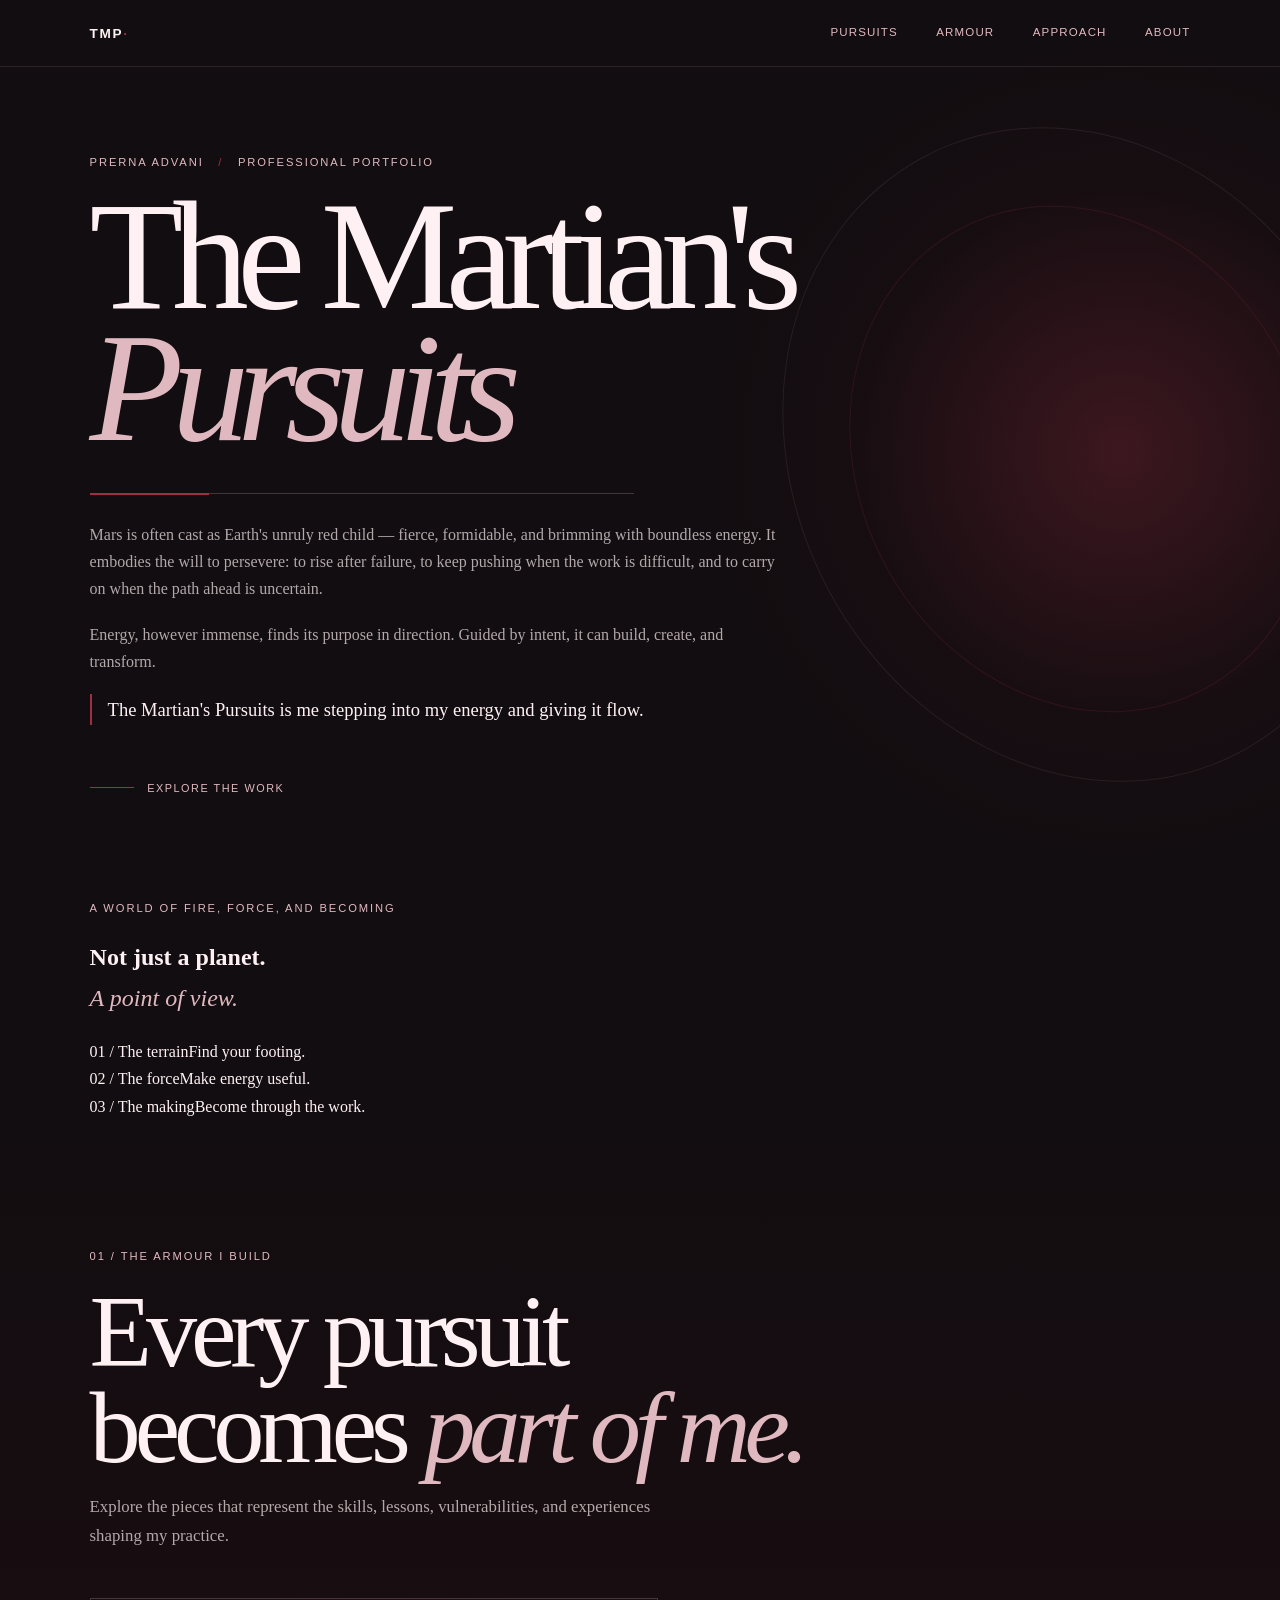
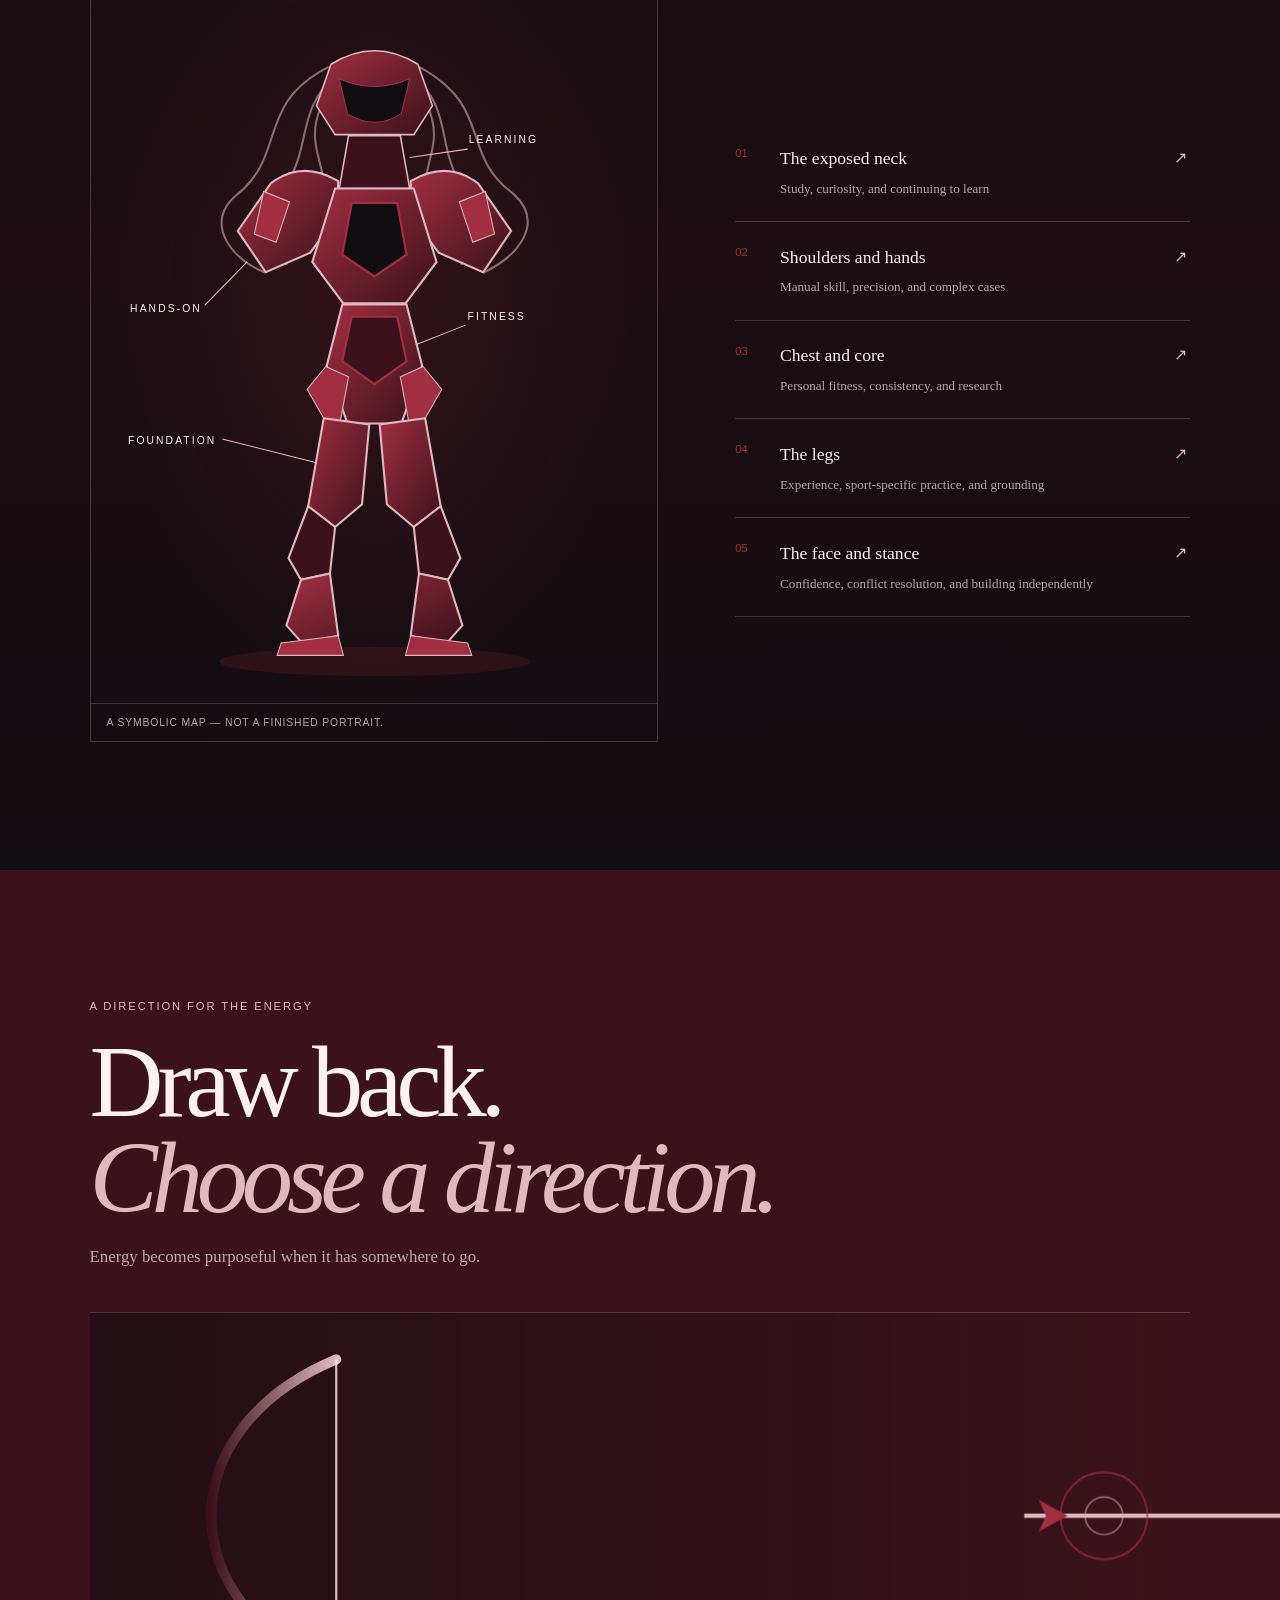
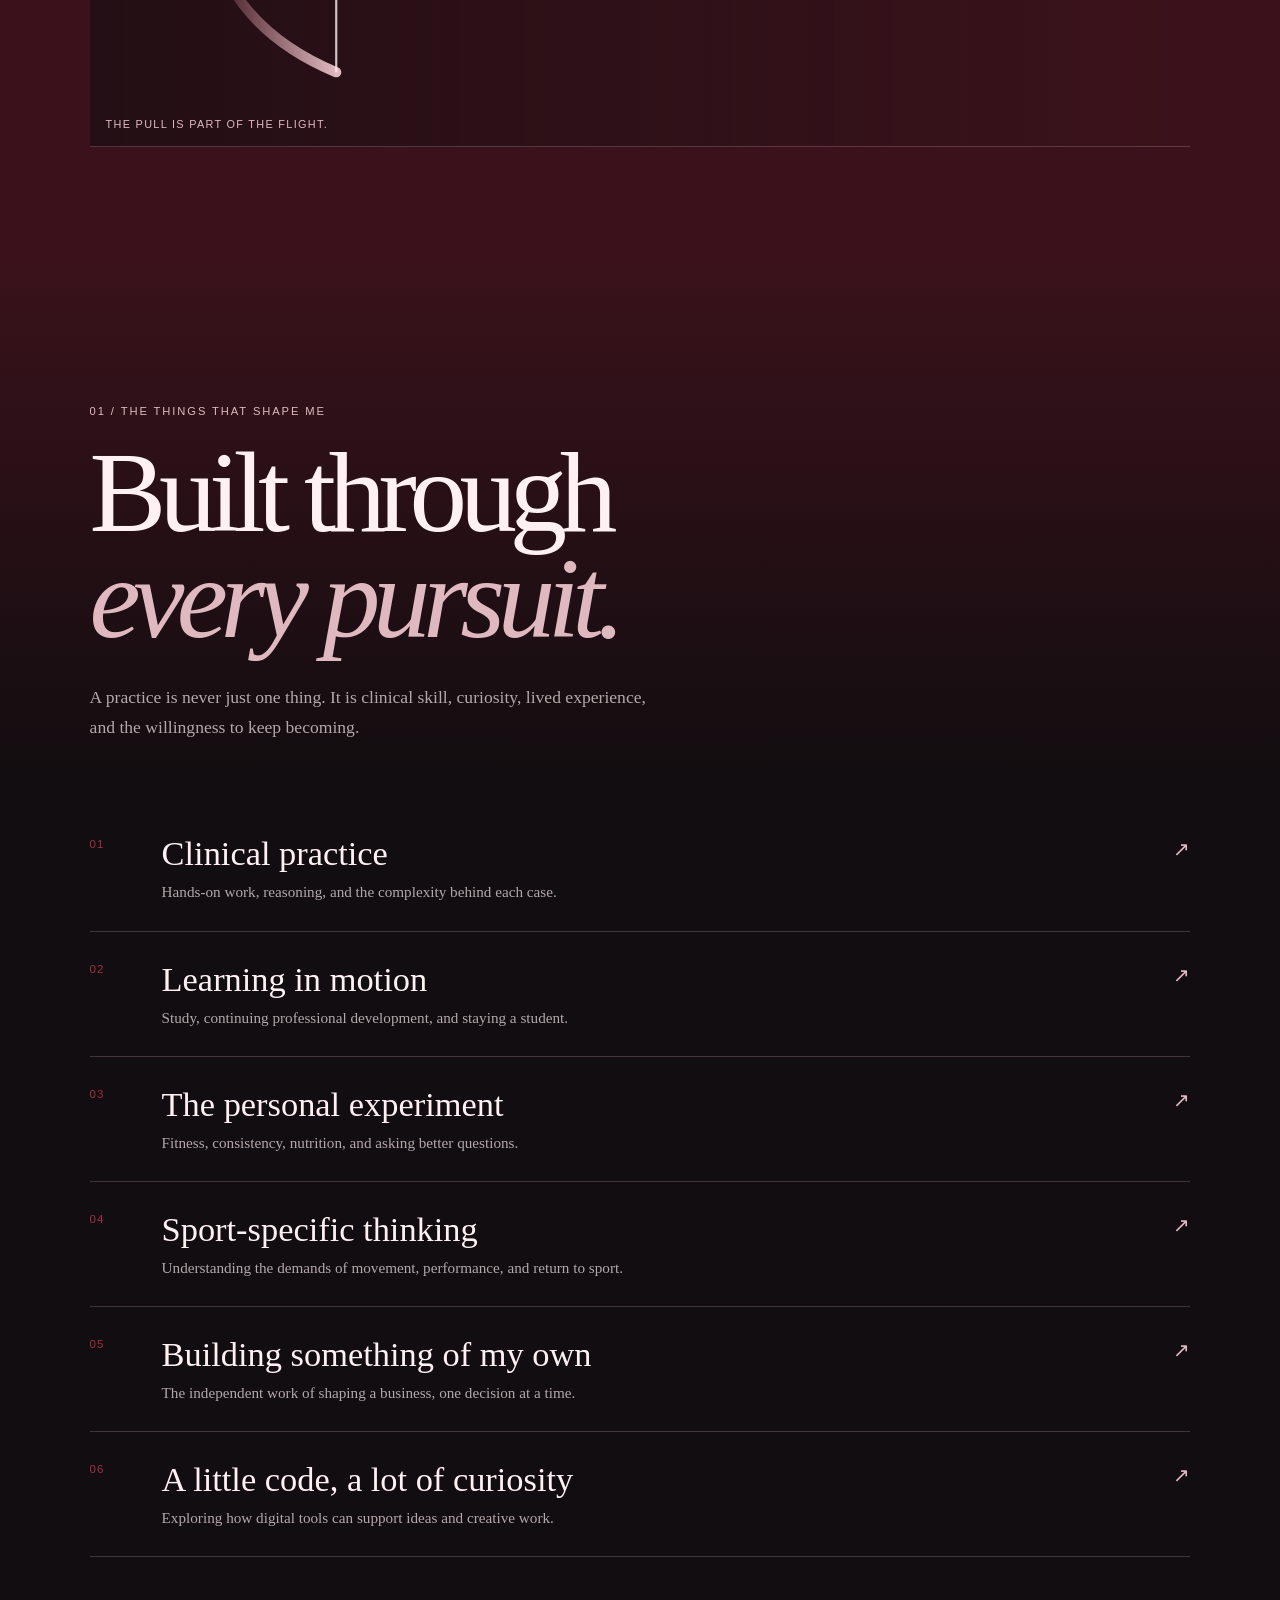
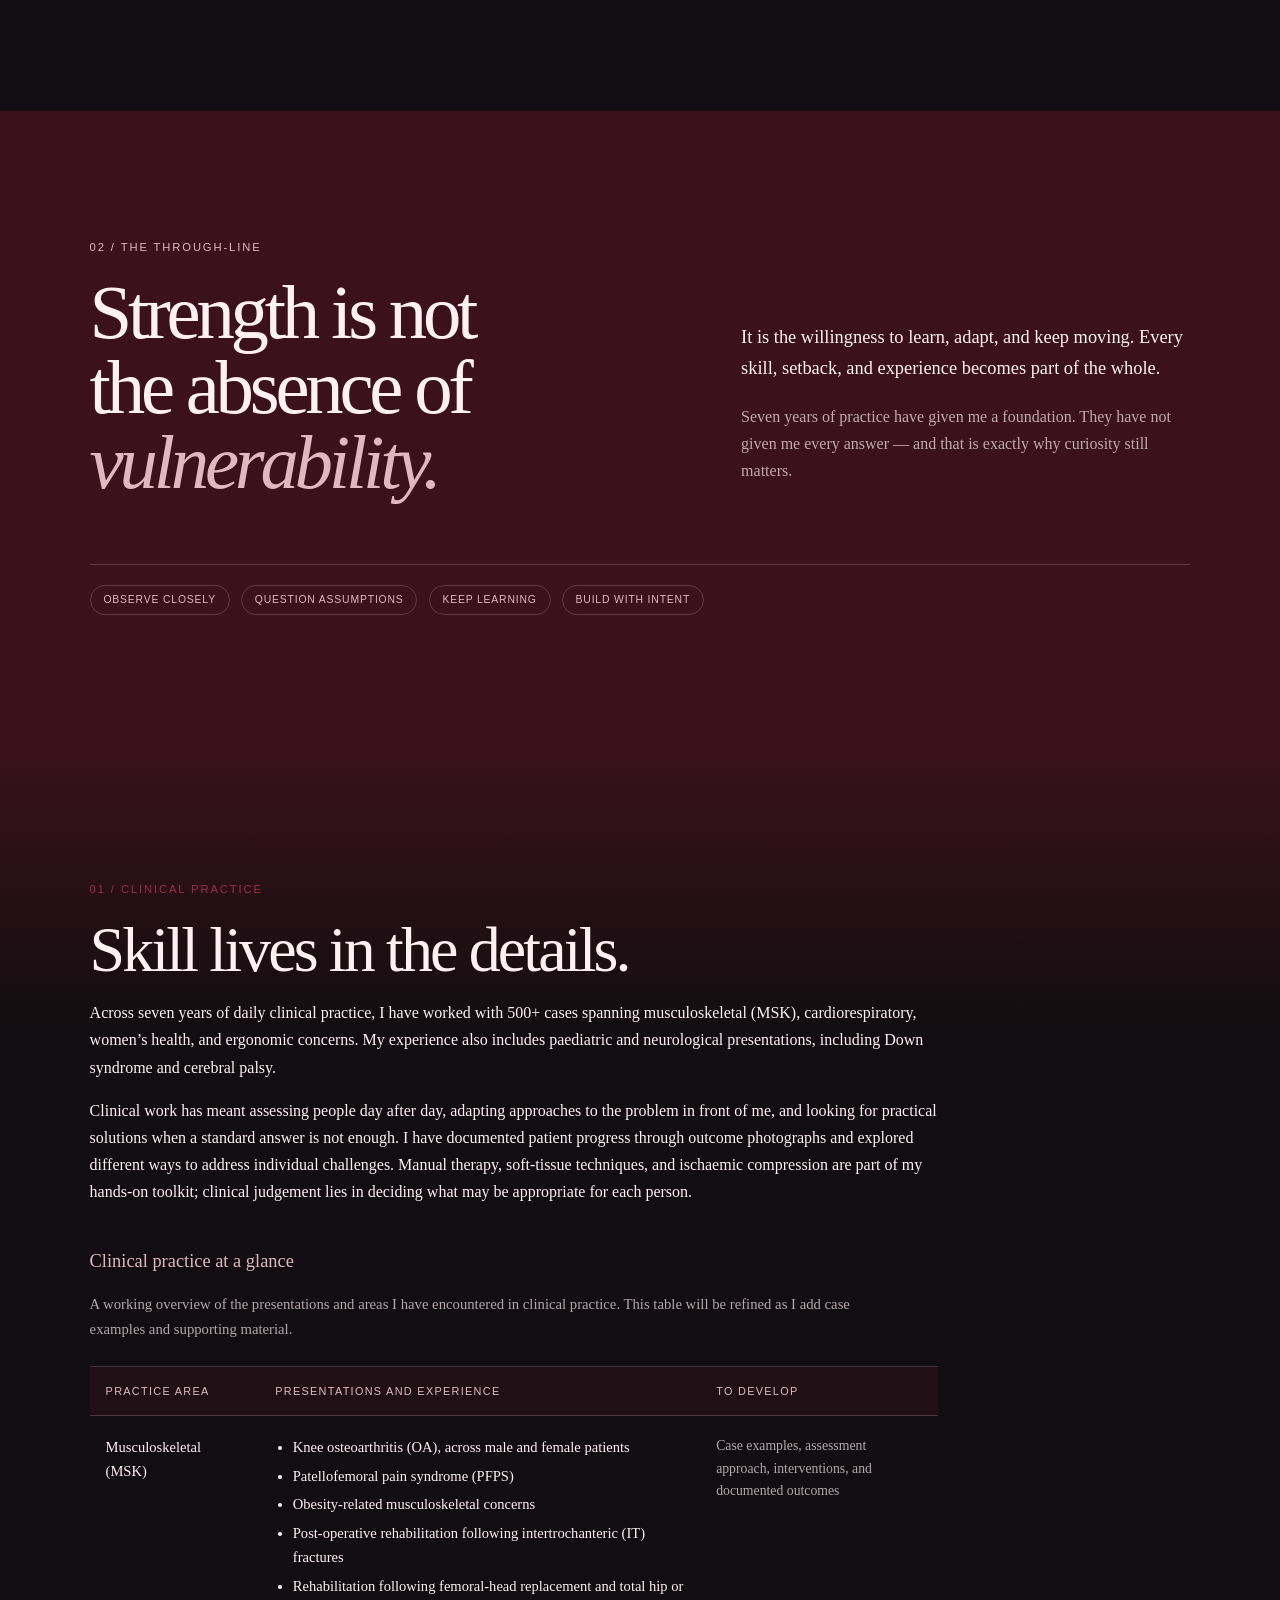
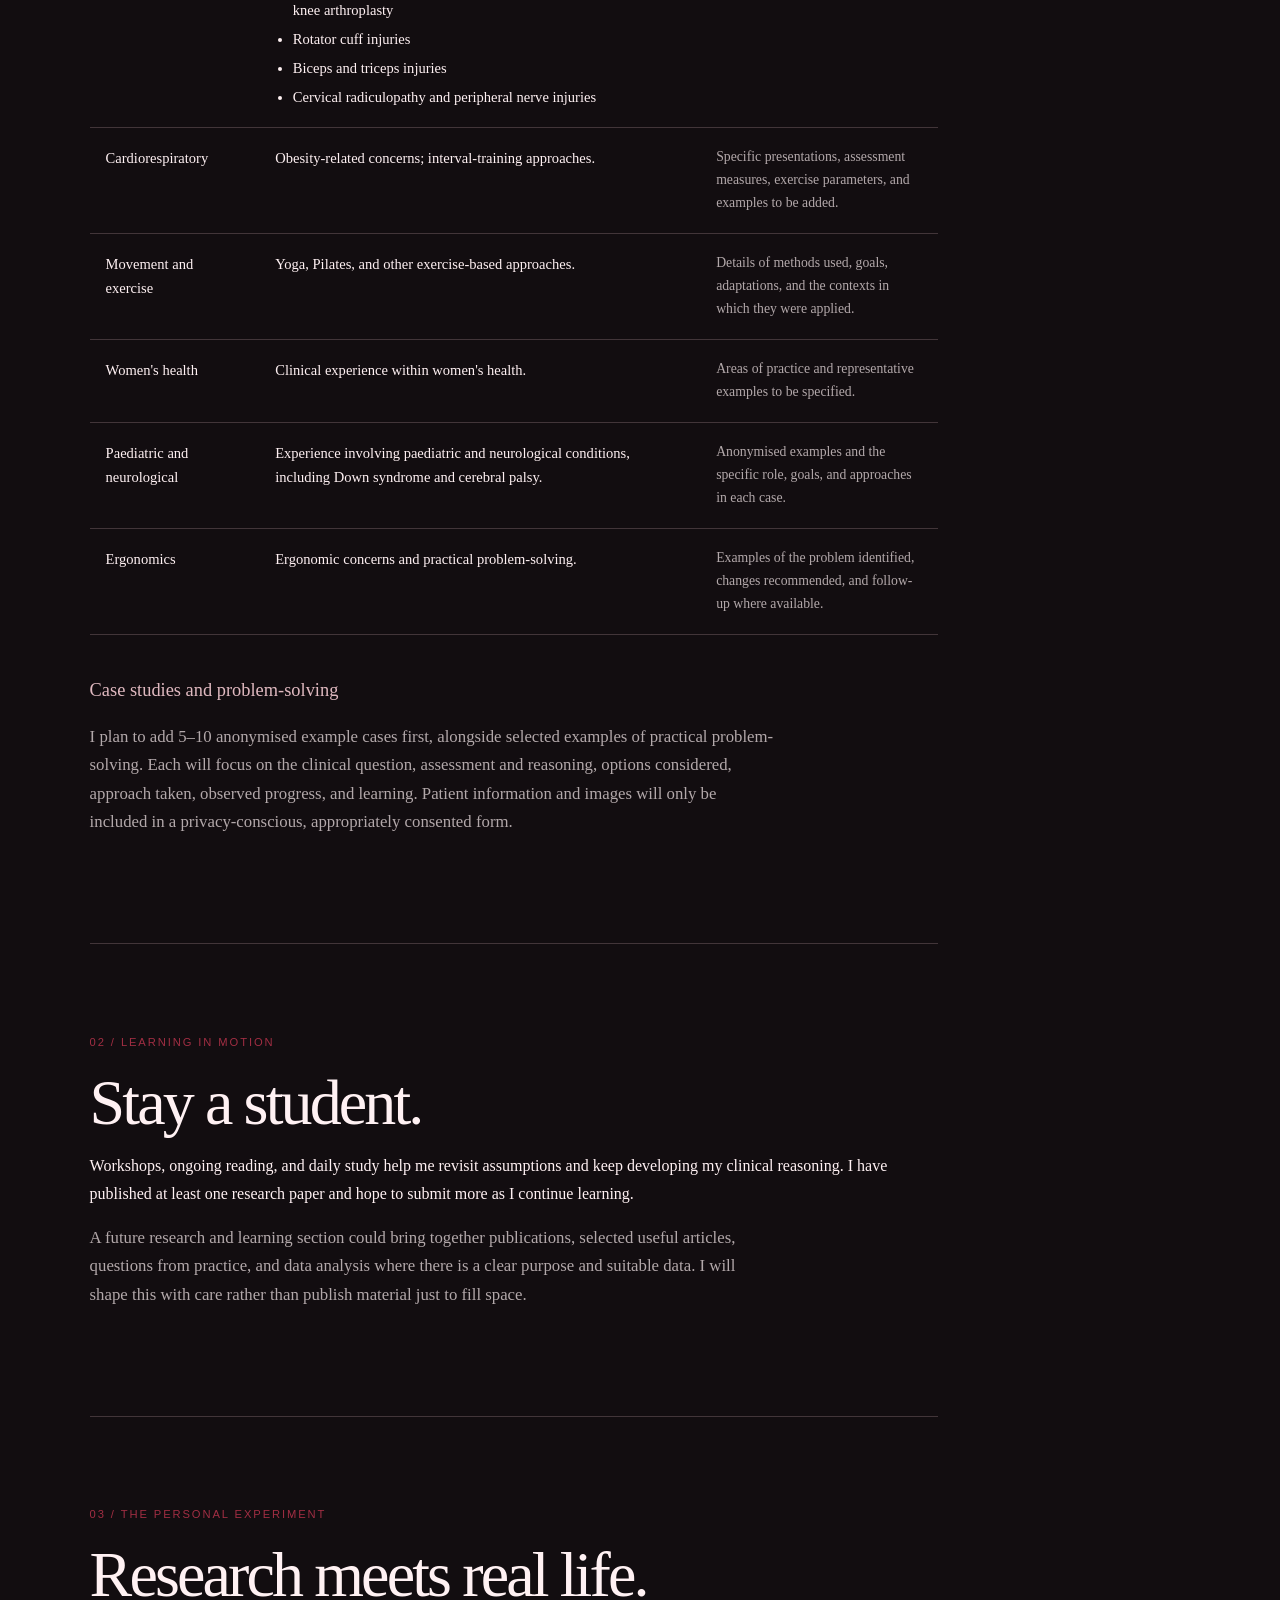
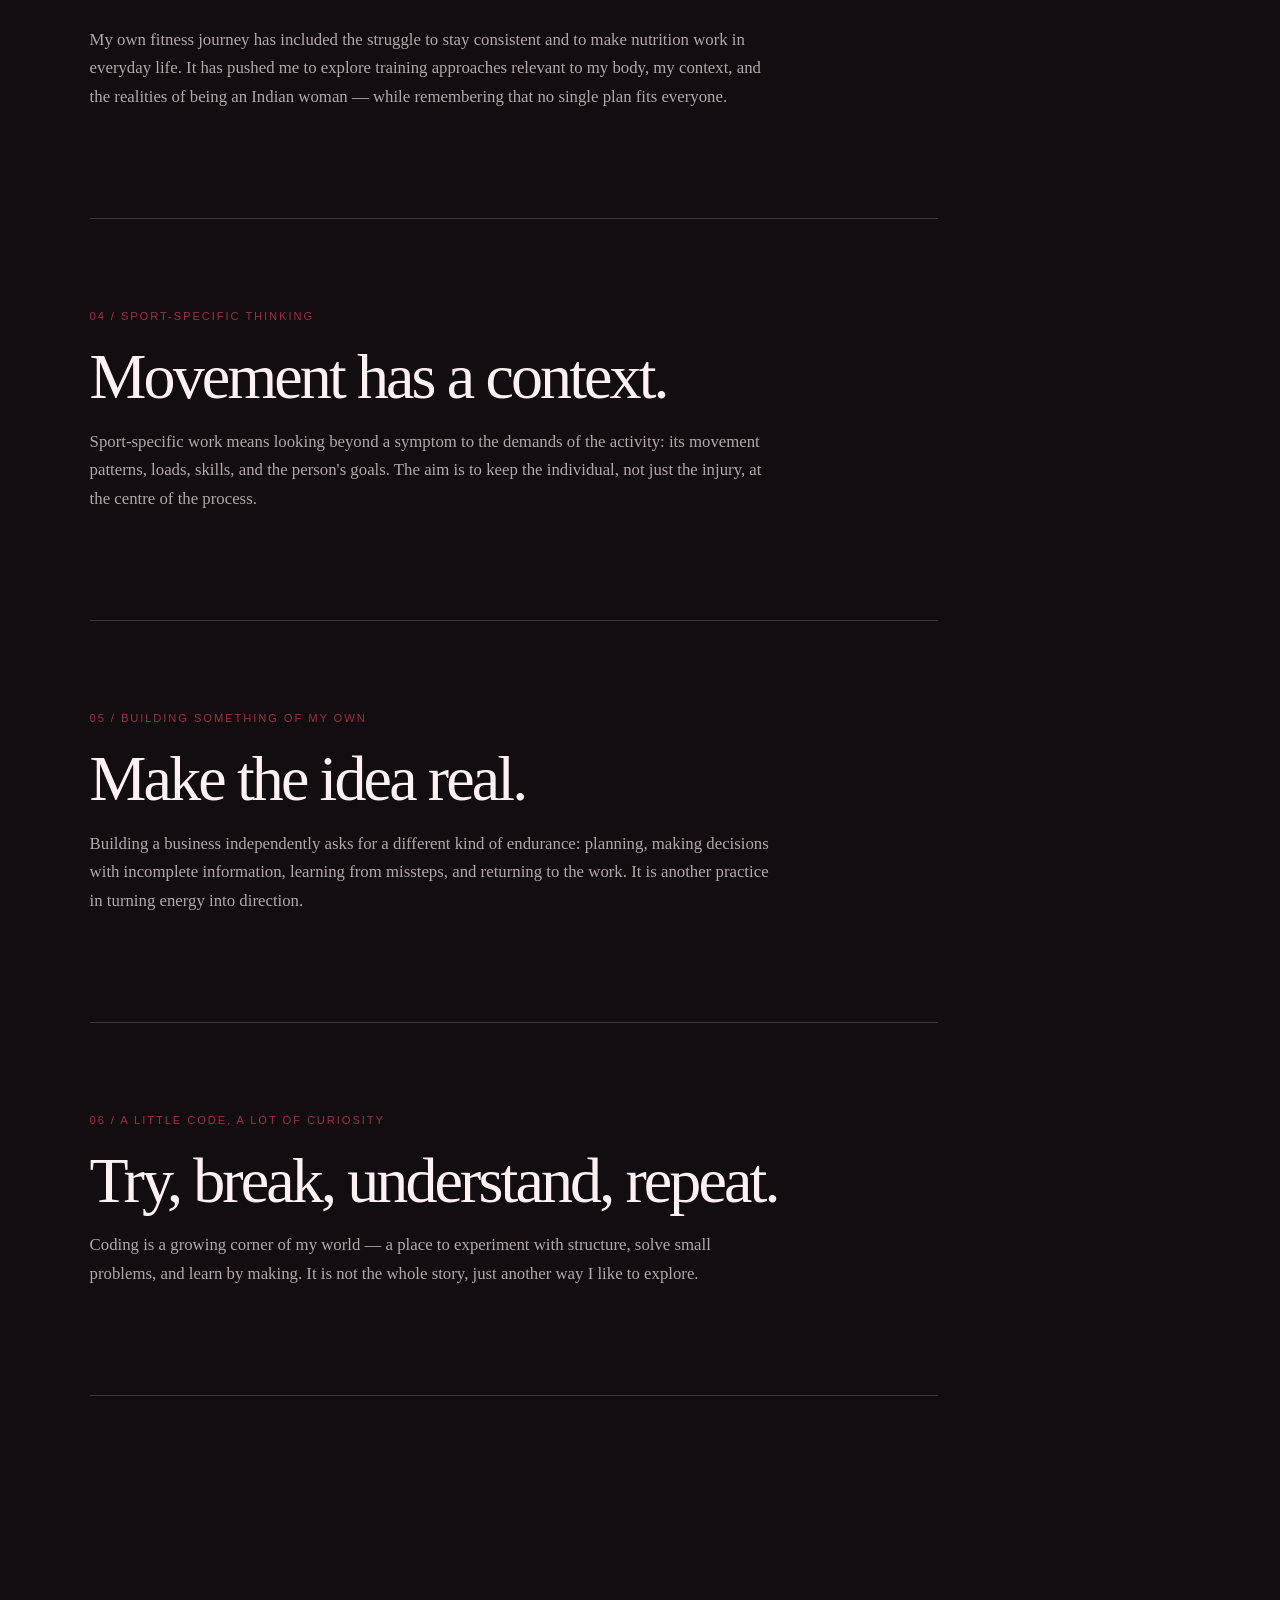
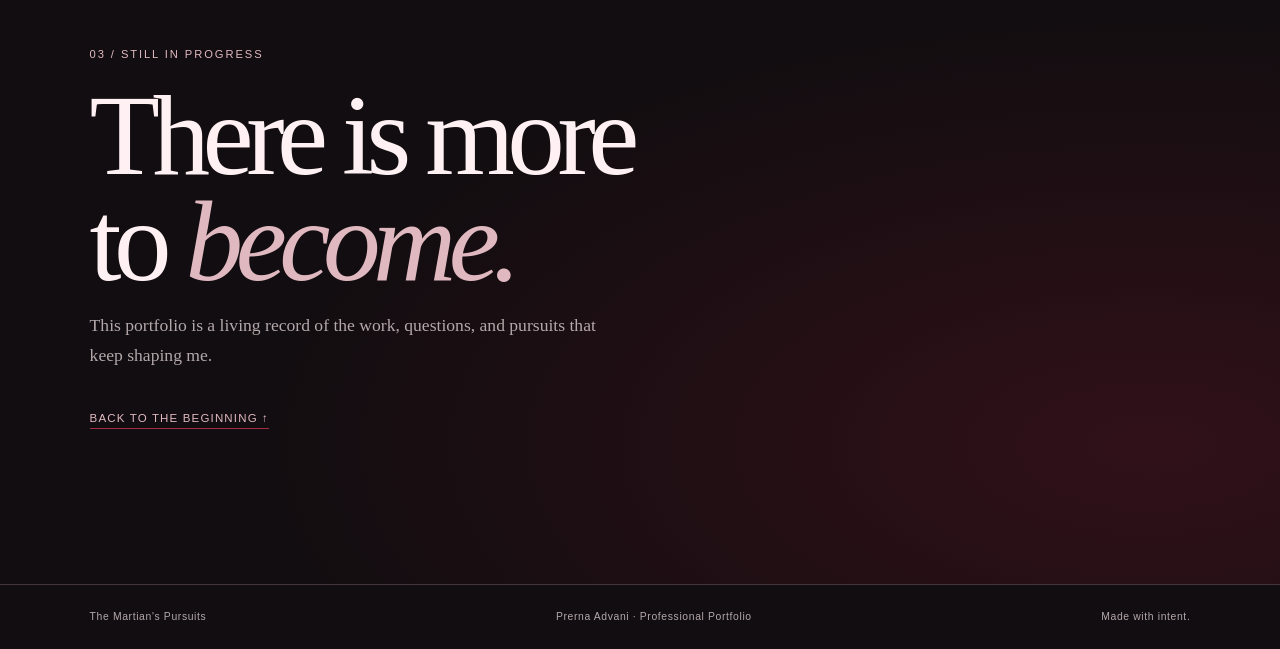
==== commit abfebde8: "Add Mars-inspired visual interlude" ====
--- a/index.html
+++ b/index.html
@@ -35,6 +35,18 @@
       <div class="hero-orbit orbit-two" aria-hidden="true"></div>
     </section>
 
+
+    <section class="mars-interlude section-wrap" aria-label="Visual introduction to the Martian theme">
+      <div class="mars-interlude-heading">
+        <p class="eyebrow">A world of fire, force, and becoming</p>
+        <h2>Not just a planet.<br><em>A point of view.</em></h2>
+      </div>
+      <div class="mars-triptych" aria-label="Mars-inspired visual collage">
+        <div class="mars-panel mars-panel-landscape"><span class="panel-label">01 / The terrain</span><span class="panel-caption">Find your footing.</span></div>
+        <div class="mars-panel mars-panel-fire"><span class="panel-label">02 / The force</span><span class="panel-caption">Make energy useful.</span></div>
+        <div class="mars-panel mars-panel-metal"><span class="panel-label">03 / The making</span><span class="panel-caption">Become through the work.</span></div>
+      </div>
+    </section>
 
     <section class="armour-section section-wrap" id="armour" aria-labelledby="armour-title">
       <div class="armour-heading">
--- a/style.css
+++ b/style.css
@@ -119,3 +119,22 @@
 @keyframes target-pulse { 0%,45% { opacity: .35; transform: scale(.7); transform-origin: 700px 140px; } 70% { opacity: 1; } 100% { opacity: .6; } }
 @media (max-width: 760px) { .armour-layout { grid-template-columns: 1fr; } .armour-art { max-height: 36rem; } .bow-art { width: 150%; max-width: none; margin-left: -15%; } }
 @media (prefers-reduced-motion: reduce) { .bow-stage.is-drawing .arrow-group, .bow-stage.is-releasing .arrow-group, .bow-stage.is-releasing .arrow-trail, .bow-stage.is-releasing .target-ring { animation: none !important; } }
+
+
+/* Clinical practice overview */
+.clinical-table-title { margin: 2.5rem 0 .65rem; color: var(--pink); font-size: 1.15rem; font-weight: 400; }
+.table-intro { max-width: 48rem; color: var(--muted); font-size: .92rem; }
+.clinical-table-wrap { width: 100%; margin: 1.5rem 0 2rem; overflow-x: auto; border-top: 1px solid var(--line); border-bottom: 1px solid var(--line); }
+.clinical-table { width: 100%; min-width: 680px; border-collapse: collapse; text-align: left; font-size: .91rem; line-height: 1.65; }
+.clinical-table th, .clinical-table td { padding: 1.15rem 1rem; vertical-align: top; border-bottom: 1px solid var(--line); }
+.clinical-table thead th { color: var(--pink); font: .68rem var(--sans); letter-spacing: .12em; text-transform: uppercase; background: rgba(161,46,67,.1); }
+.clinical-table tbody th { width: 20%; color: var(--text); font-weight: 500; }
+.clinical-table tbody td:nth-child(2) { width: 52%; }
+.clinical-table tbody td:nth-child(3) { width: 28%; color: var(--muted); font-size: .86rem; }
+.clinical-table ul { margin: 0; padding-left: 1.1rem; }
+.clinical-table li + li { margin-top: .3rem; }
+.clinical-table tbody tr:last-child th, .clinical-table tbody tr:last-child td { border-bottom: 0; }
+@media (max-width: 760px) {
+  .clinical-table { min-width: 620px; }
+  .clinical-table th, .clinical-table td { padding: .9rem .75rem; }
+}
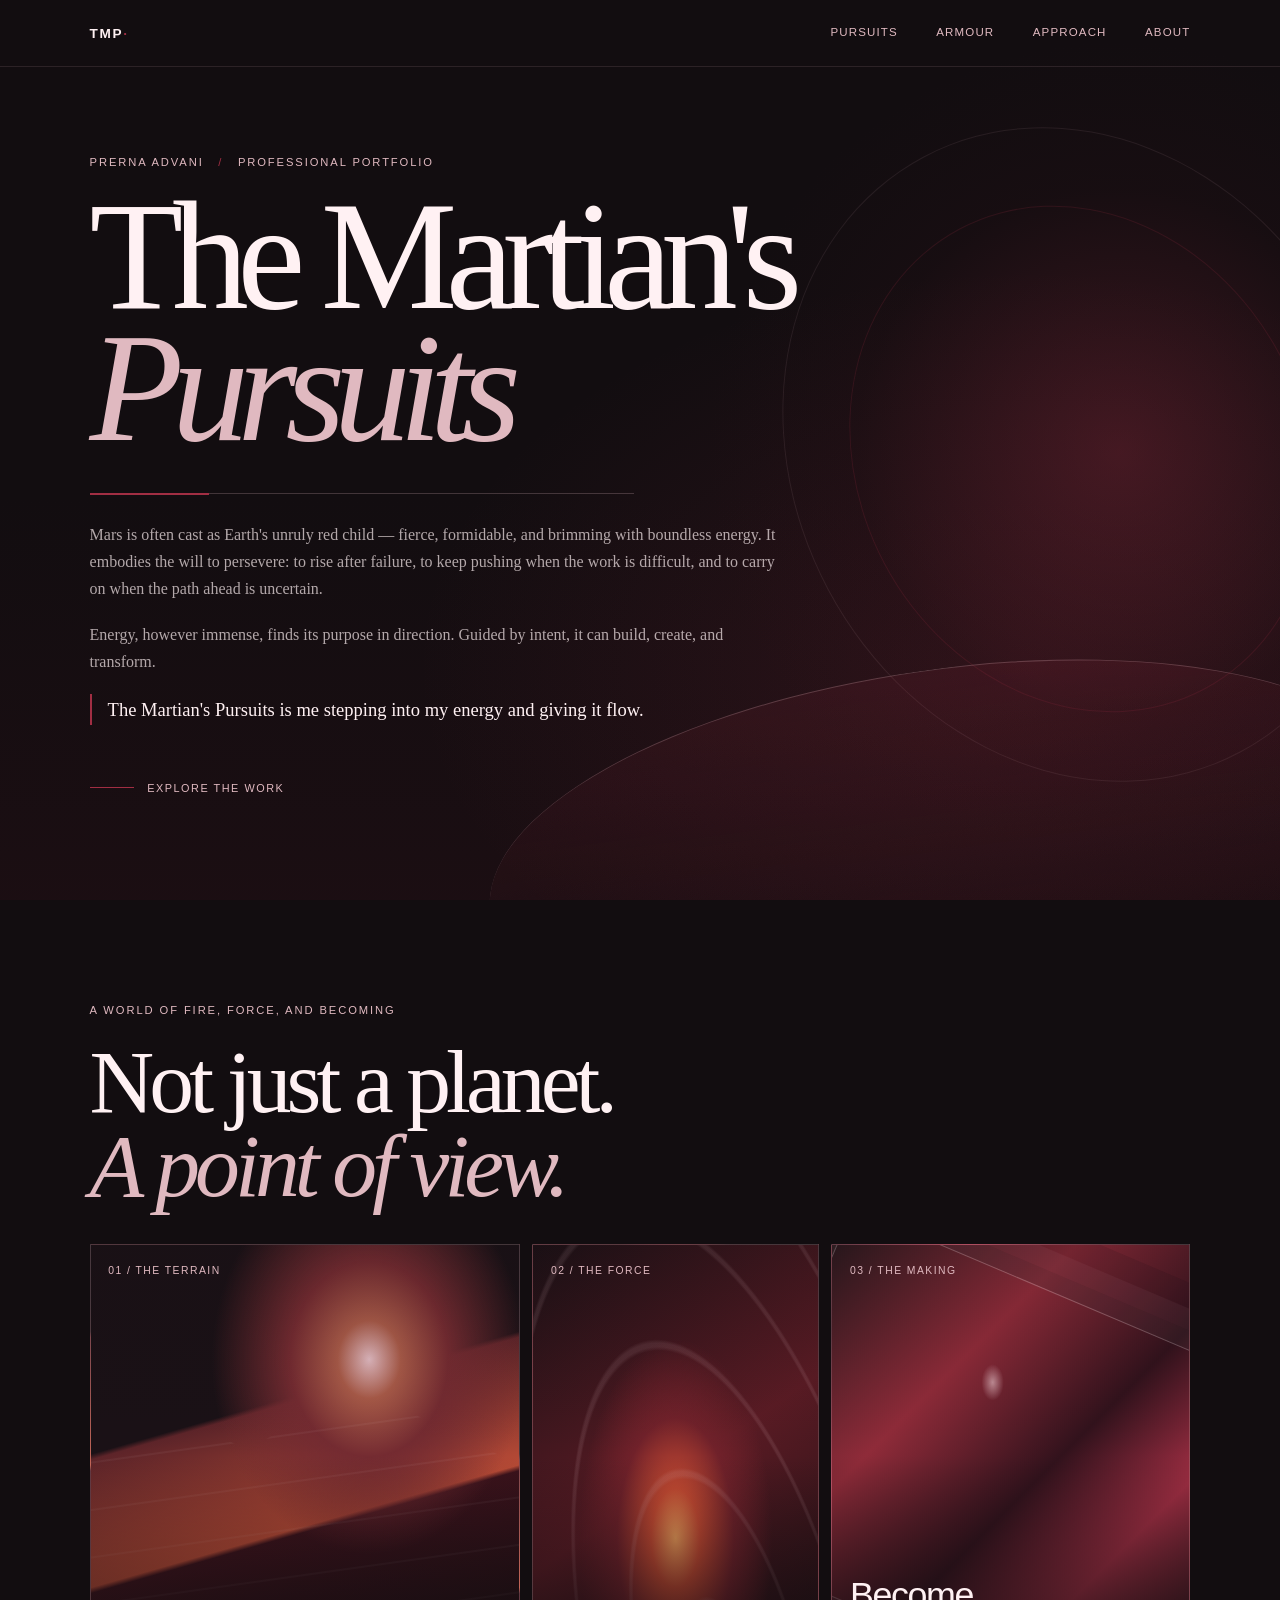
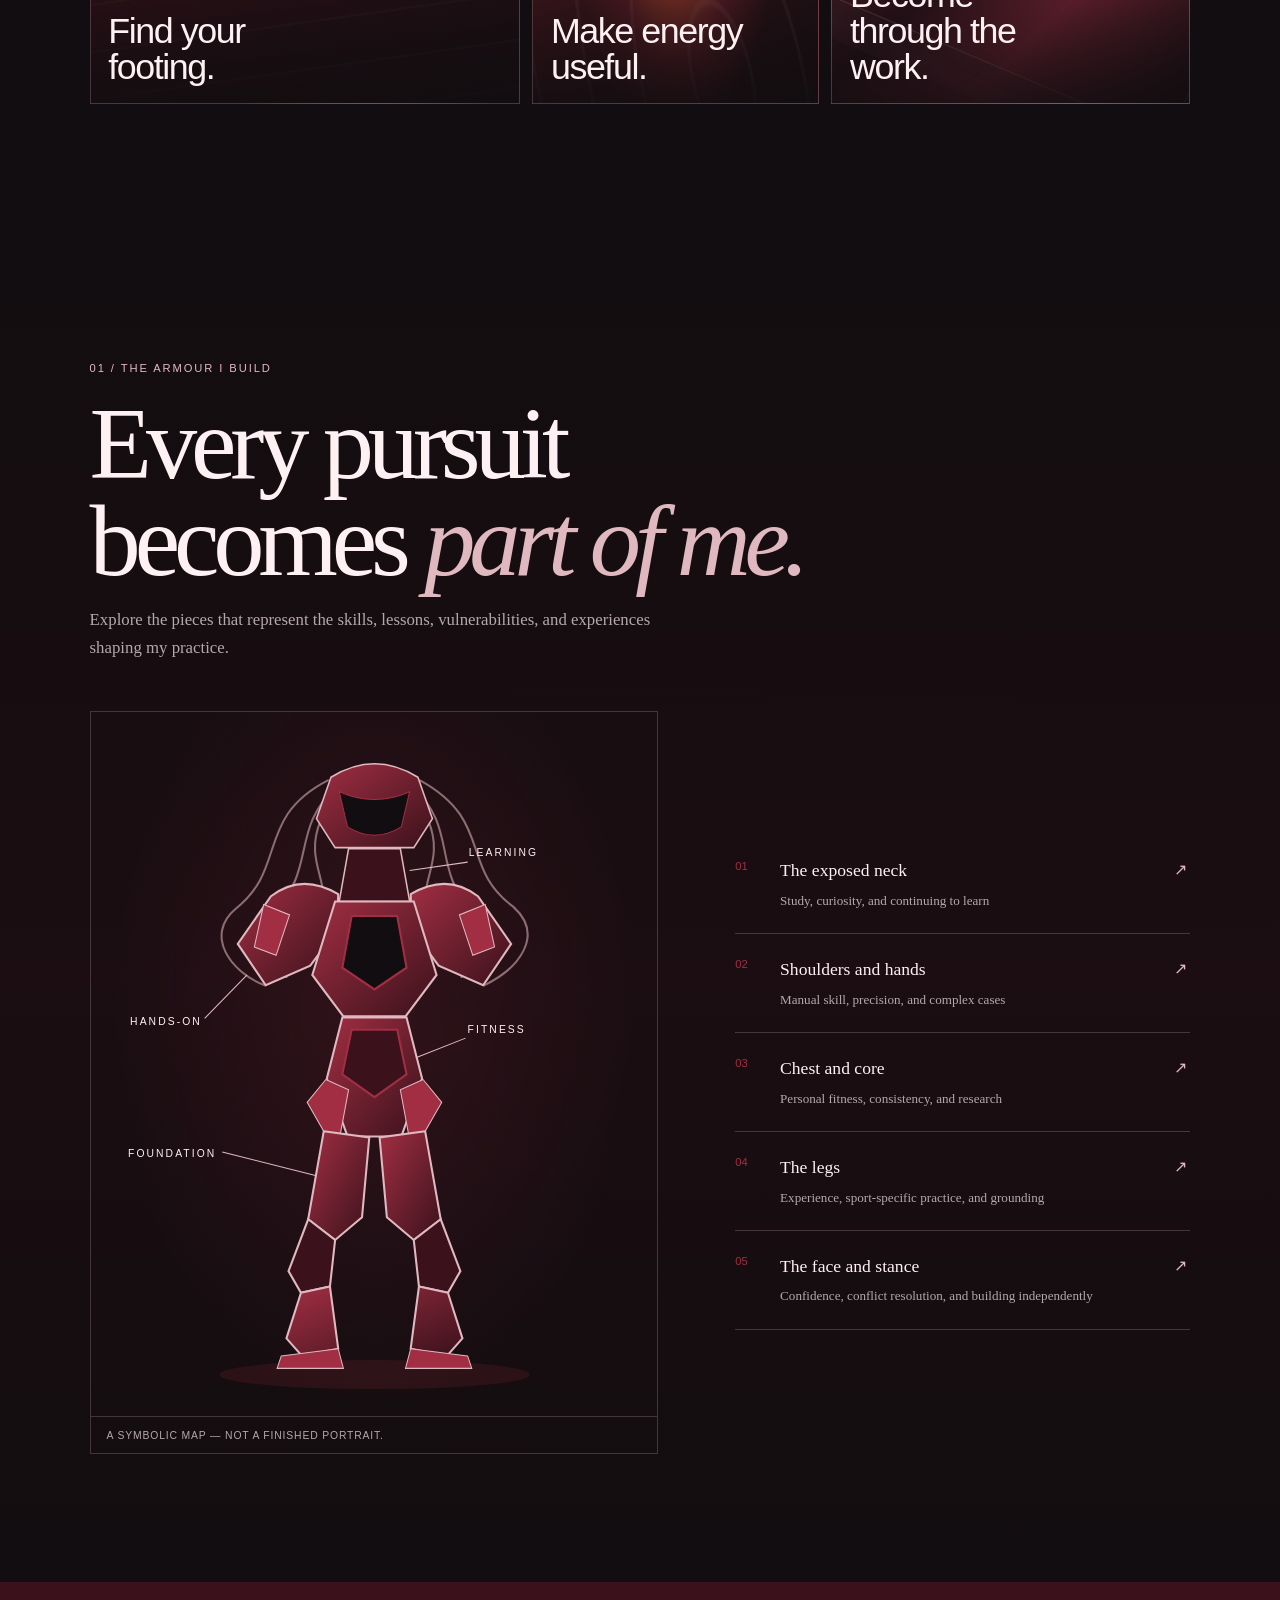
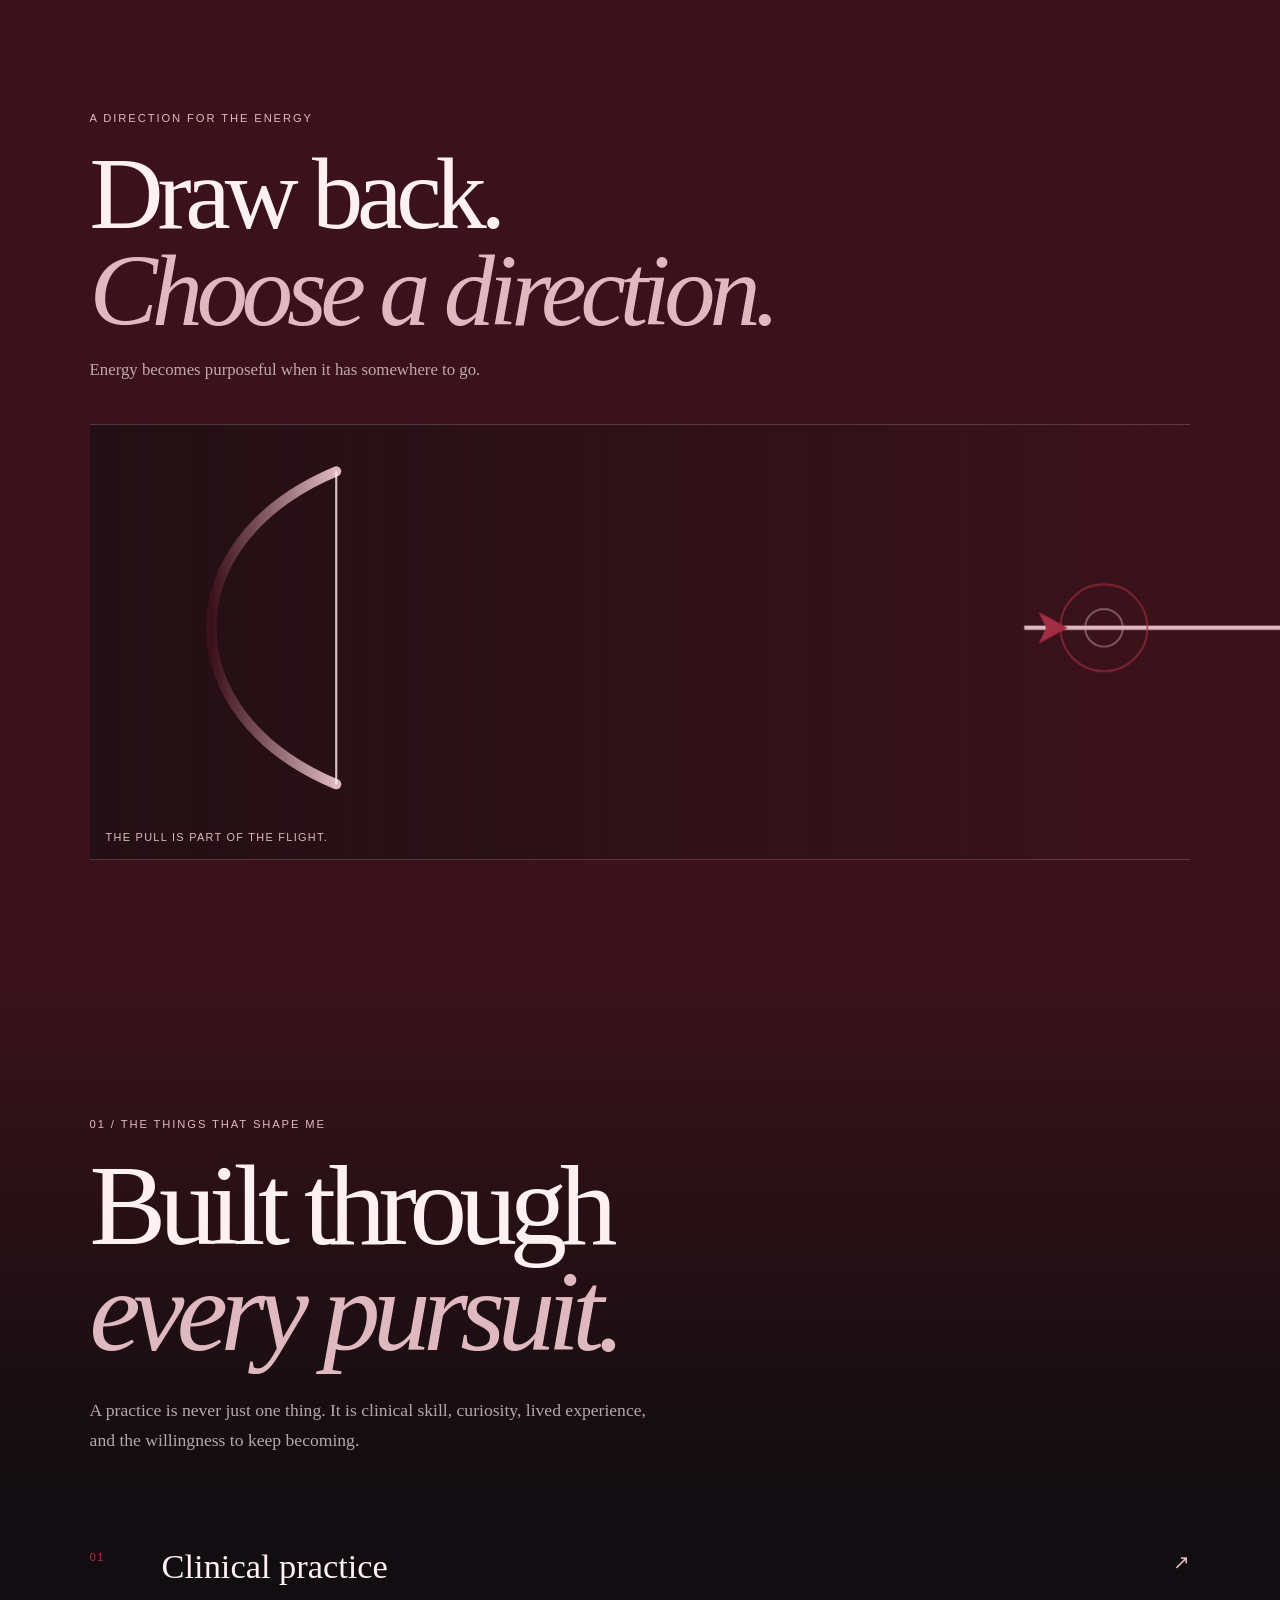
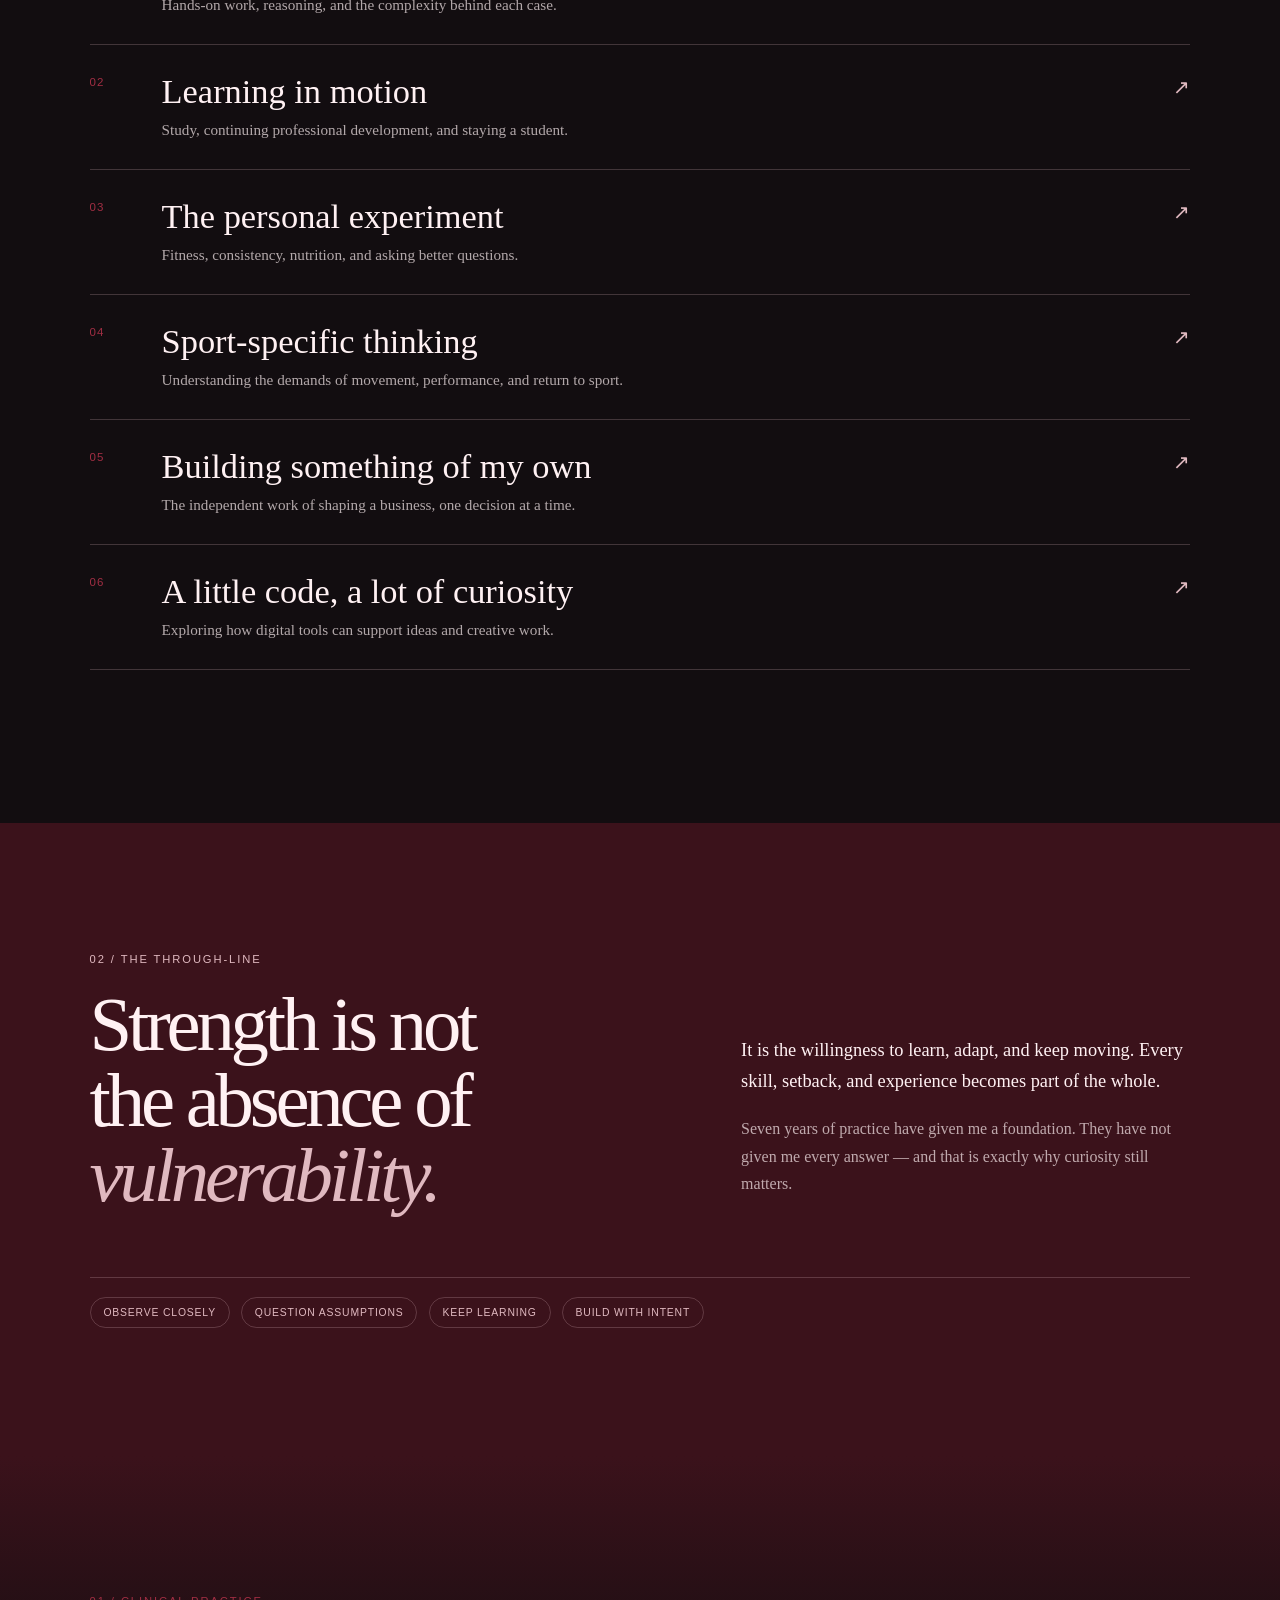
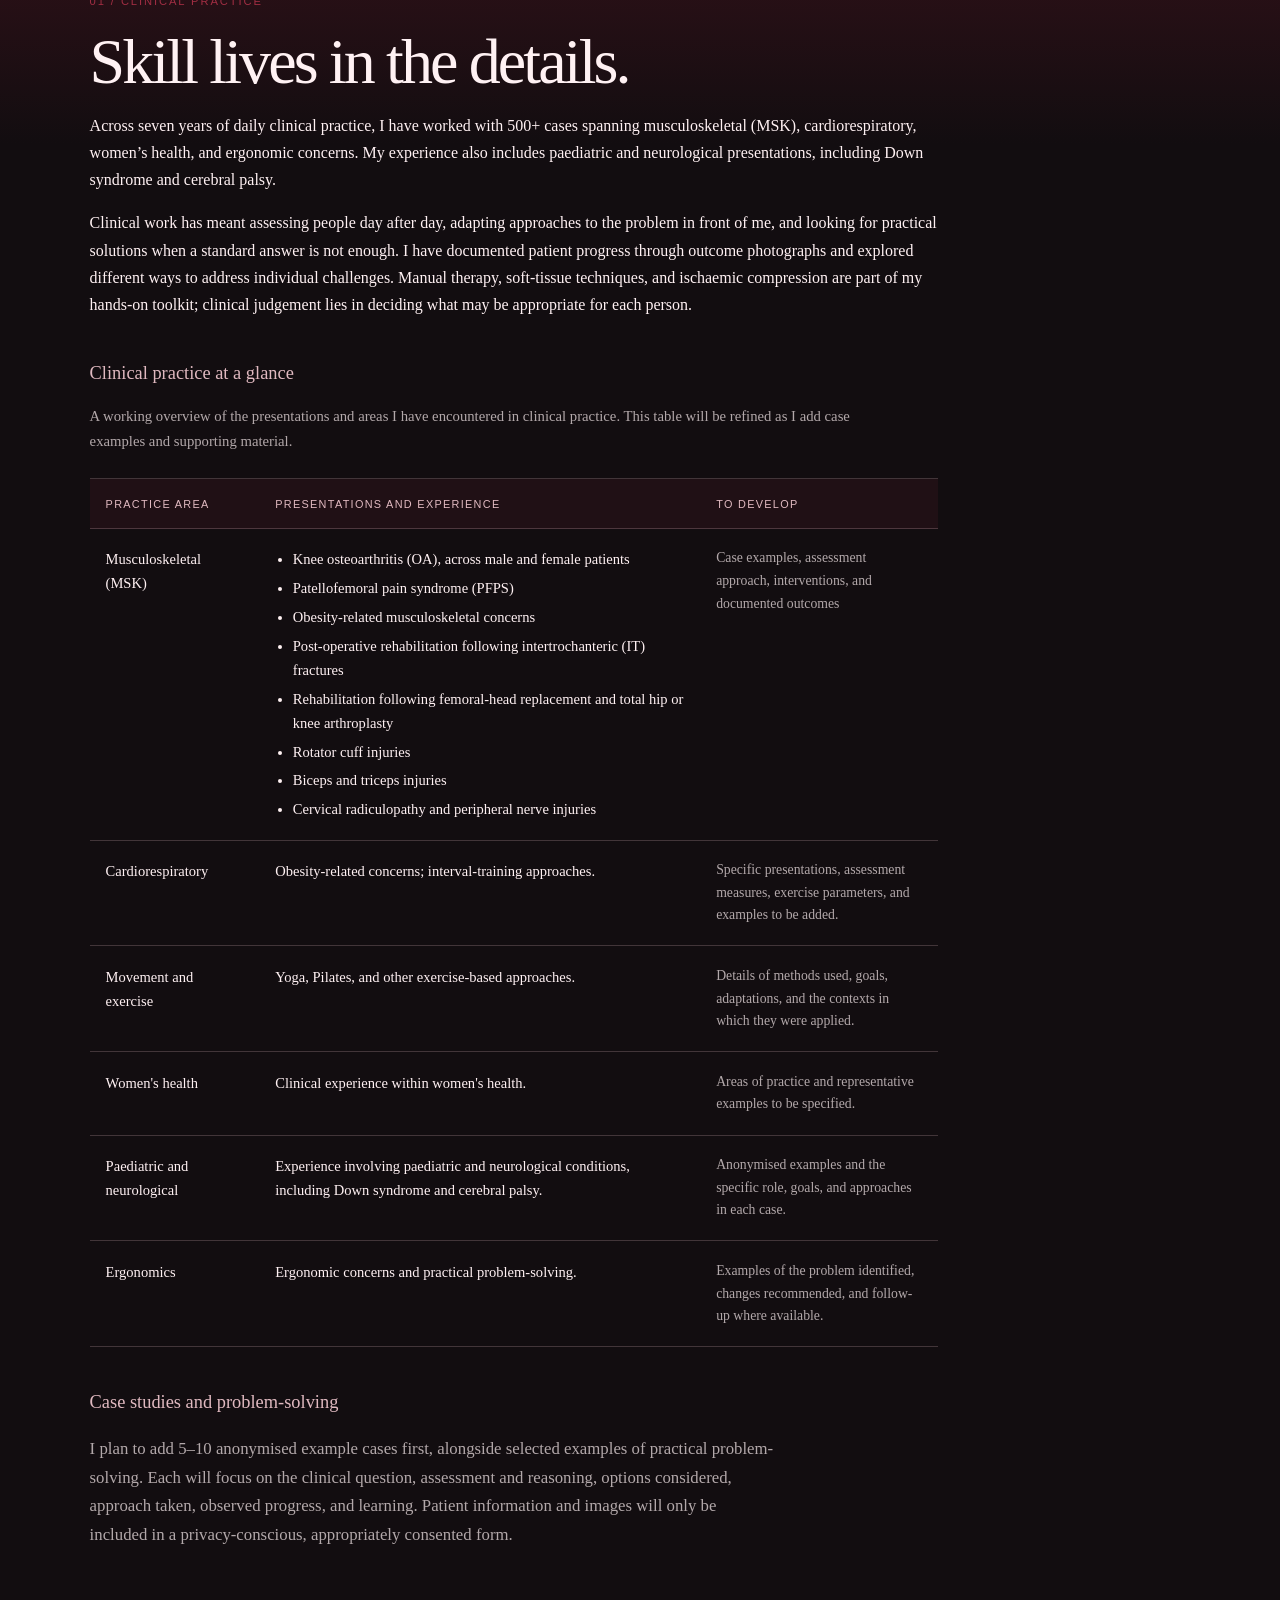
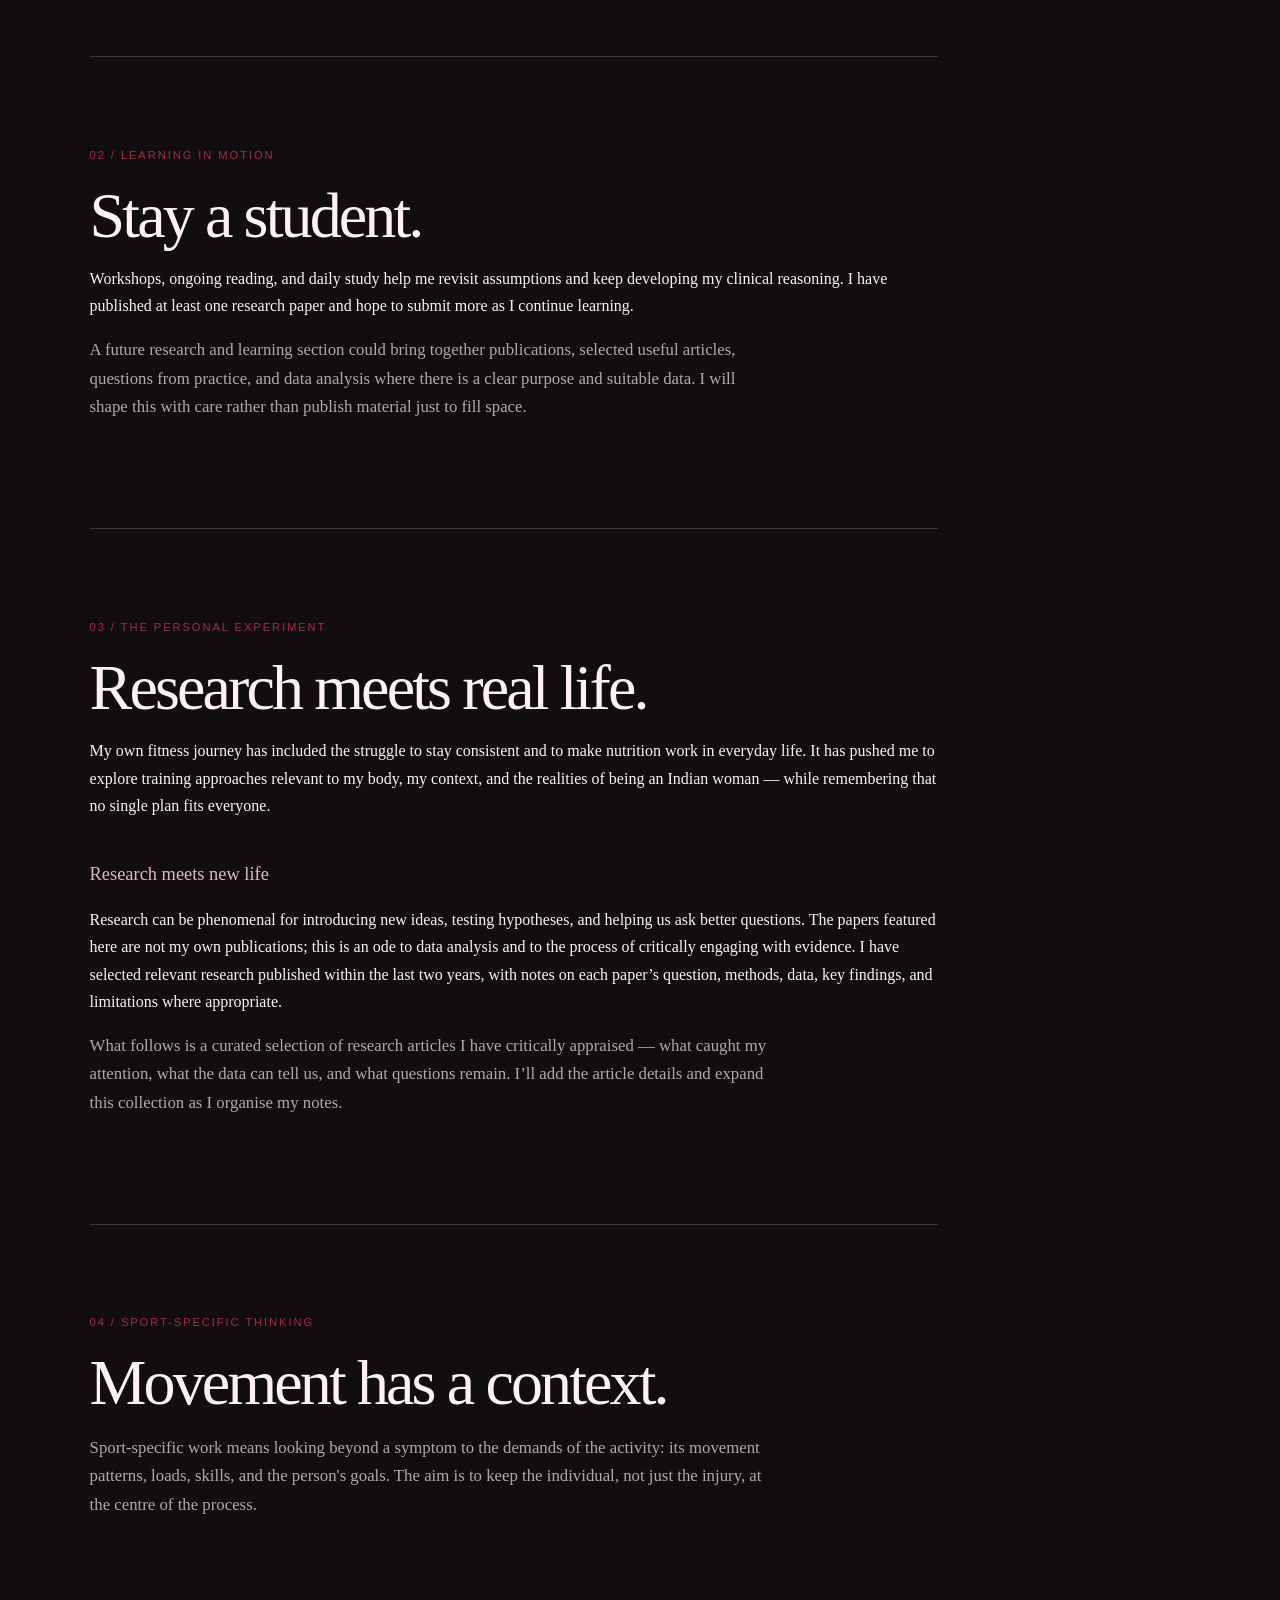
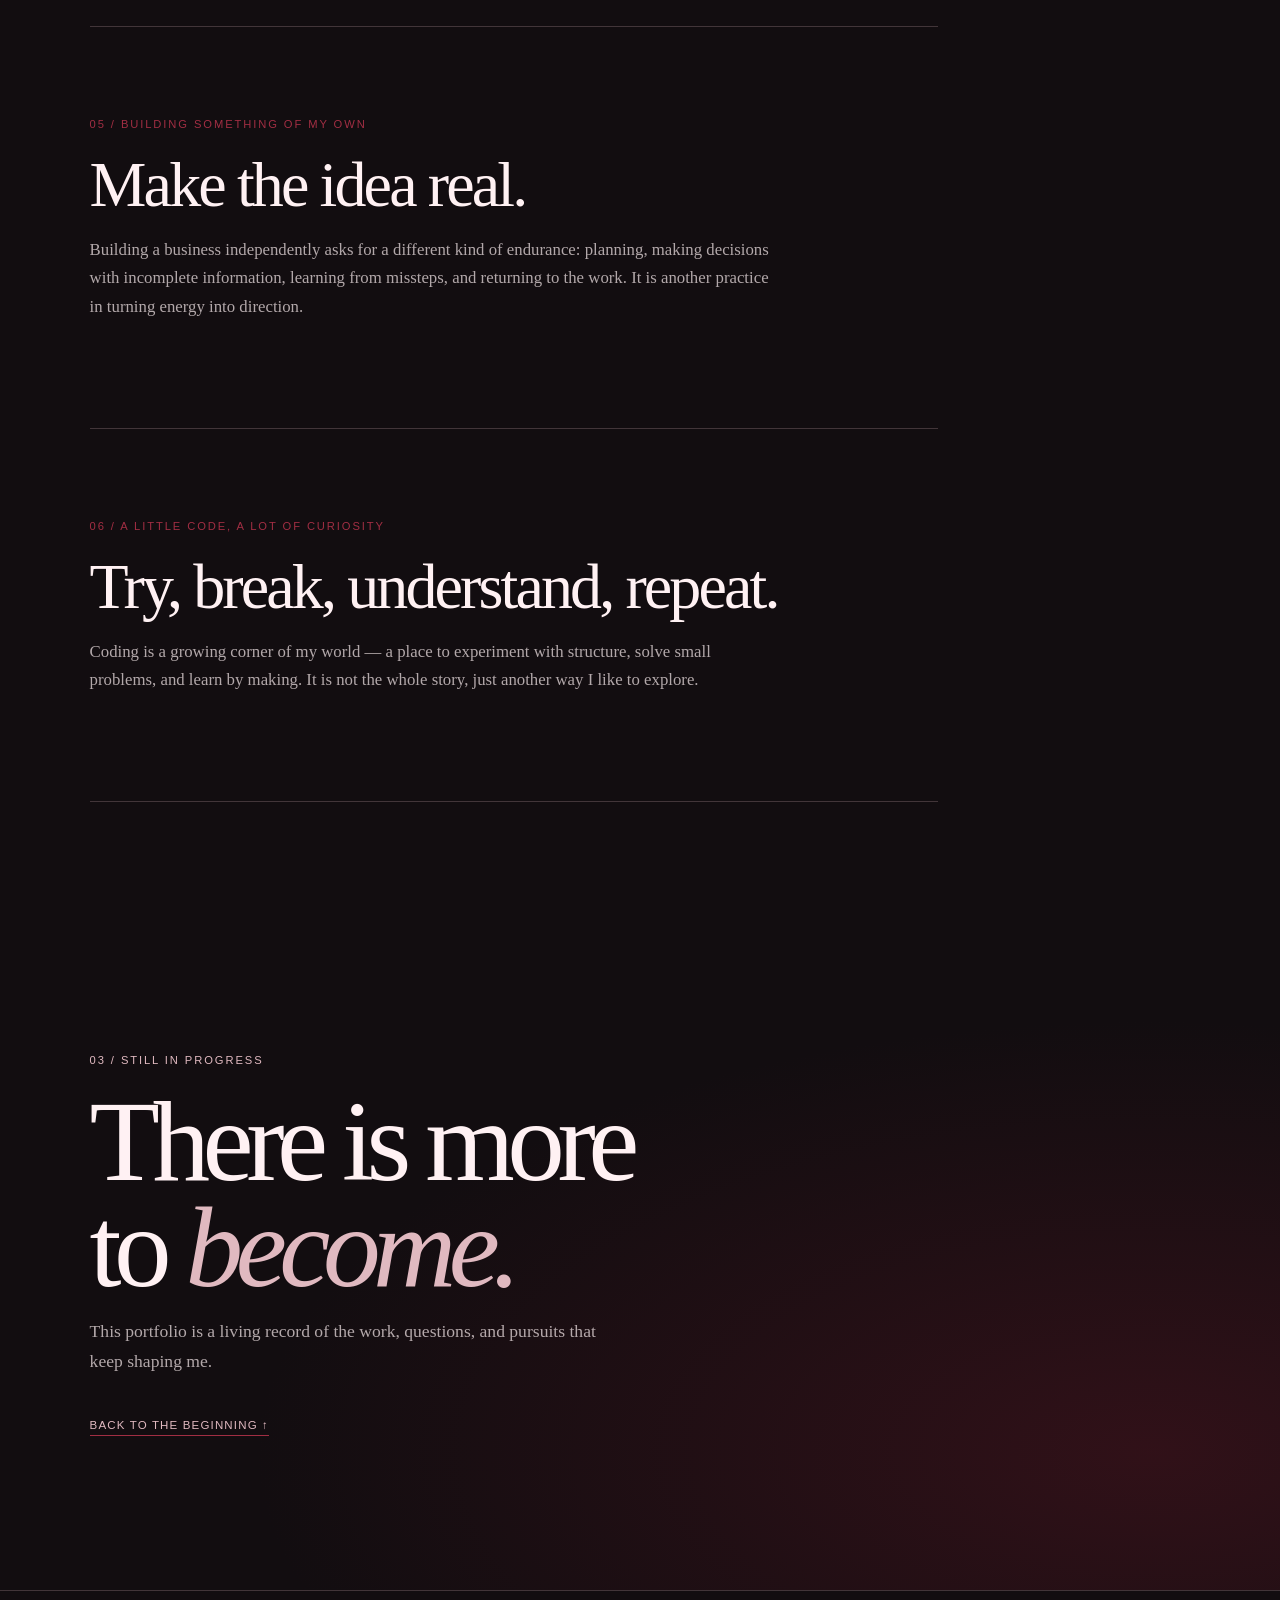
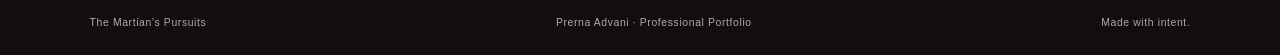
==== commit 5b182a3e: "Add research critique introduction to personal experiment section" ====
--- a/index.html
+++ b/index.html
@@ -204,6 +204,9 @@
       <article class="detail" id="fitness">
         <p class="eyebrow">03 / The personal experiment</p><h3>Research meets real life.</h3>
         <p>My own fitness journey has included the struggle to stay consistent and to make nutrition work in everyday life. It has pushed me to explore training approaches relevant to my body, my context, and the realities of being an Indian woman — while remembering that no single plan fits everyone.</p>
+        <h4 class="clinical-table-title">Research meets new life</h4>
+        <p>Research can be phenomenal for introducing new ideas, testing hypotheses, and helping us ask better questions. The papers featured here are not my own publications; this is an ode to data analysis and to the process of critically engaging with evidence. I have selected relevant research published within the last two years, with notes on each paper’s question, methods, data, key findings, and limitations where appropriate.</p>
+        <p>What follows is a curated selection of research articles I have critically appraised — what caught my attention, what the data can tell us, and what questions remain. I’ll add the article details and expand this collection as I organise my notes.</p>
       </article>
       <article class="detail" id="sport">
         <p class="eyebrow">04 / Sport-specific thinking</p><h3>Movement has a context.</h3>
--- a/style.css
+++ b/style.css
@@ -138,3 +138,33 @@
   .clinical-table { min-width: 620px; }
   .clinical-table th, .clinical-table td { padding: .9rem .75rem; }
 }
+
+
+/* Mars editorial interlude — visual rhythm while the personal image set is being assembled */
+.mars-interlude { padding-top: clamp(4rem, 8vw, 7rem); padding-bottom: clamp(5rem, 10vw, 8rem); }
+.mars-interlude-heading { display: grid; grid-template-columns: 1fr 1.1fr; align-items: end; gap: 2rem; margin-bottom: 2.2rem; }
+.mars-interlude-heading .eyebrow { grid-column: 1 / -1; margin-bottom: -.7rem; }
+.mars-interlude-heading h2 { grid-column: 1 / -1; max-width: 12ch; margin: 0; font-size: clamp(2.7rem, 7vw, 6rem); line-height: .94; font-weight: 400; letter-spacing: -.055em; }
+.mars-triptych { display: grid; grid-template-columns: 1.2fr .8fr 1fr; gap: .75rem; }
+.mars-panel { min-height: clamp(260px, 36vw, 480px); position: relative; isolation: isolate; overflow: hidden; display: flex; flex-direction: column; justify-content: space-between; padding: 1.1rem; border: 1px solid var(--line); background-color: var(--burgundy); }
+.mars-panel::before, .mars-panel::after { content: ""; position: absolute; z-index: -1; inset: 0; pointer-events: none; }
+.mars-panel::after { background: linear-gradient(0deg, rgba(18,13,16,.88), transparent 54%, rgba(18,13,16,.12)); }
+.mars-panel-landscape { background: radial-gradient(ellipse at 65% 25%, #E0B9C0 0, #A85A48 8%, #742B31 20%, transparent 40%), linear-gradient(164deg, #1a1116 0 36%, #5d2429 37%, #b94b36 59%, #3B121B 60%, #120D10 100%); }
+.mars-panel-landscape::before { opacity: .65; background: repeating-linear-gradient(172deg, transparent 0 26px, rgba(255,241,243,.07) 27px 28px, transparent 29px 47px); clip-path: polygon(0 46%, 22% 38%, 37% 45%, 60% 30%, 100% 48%, 100% 100%, 0 100%); }
+.mars-panel-fire { background: radial-gradient(ellipse at 50% 64%, #F2A05B 0, #C64A32 12%, #70212A 29%, transparent 48%), linear-gradient(145deg, #1b1015, #5a1b24 50%, #120D10); }
+.mars-panel-fire::before { background: repeating-radial-gradient(ellipse at 50% 80%, transparent 0 18px, rgba(224,185,192,.12) 19px 20px, transparent 21px 34px); transform: rotate(-13deg) scale(1.5); }
+.mars-panel-metal { background: radial-gradient(ellipse at 45% 30%, rgba(224,185,192,.7), transparent 4%), linear-gradient(135deg, #2a181d, #8f2b39 30%, #32121c 54%, #a12e43 73%, #120D10); }
+.mars-panel-metal::before { inset: 10% -20%; border: 1px solid rgba(255,241,243,.28); transform: rotate(23deg); box-shadow: 0 0 0 18px rgba(18,13,16,.08), 0 0 0 38px rgba(224,185,192,.06), 0 0 0 62px rgba(18,13,16,.12); }
+.panel-label, .panel-caption { font-family: var(--sans); position: relative; z-index: 1; }
+.panel-label { color: var(--pink); font-size: .65rem; letter-spacing: .14em; text-transform: uppercase; }
+.panel-caption { max-width: 10ch; font-size: clamp(1.45rem, 2.8vw, 2.6rem); line-height: 1; letter-spacing: -.04em; }
+.hero { background-image: radial-gradient(ellipse at 80% 74%, rgba(161,46,67,.17), transparent 42%), linear-gradient(180deg, transparent 55%, rgba(59,18,27,.22)); }
+.hero::after { content: ""; position: absolute; z-index: -1; width: 72vw; height: 28vw; min-height: 220px; right: -10vw; bottom: -10vw; border-radius: 50% 50% 0 0; border-top: 1px solid rgba(224,185,192,.24); background: linear-gradient(180deg, rgba(161,46,67,.12), transparent 80%); transform: rotate(-8deg); }
+@media (max-width: 700px) {
+  .mars-interlude-heading { display: block; }
+  .mars-interlude-heading h2 { margin-top: 1.3rem; }
+  .mars-triptych { grid-template-columns: 1fr 1fr; }
+  .mars-panel { min-height: 260px; }
+  .mars-panel-landscape { grid-column: 1 / -1; min-height: 320px; }
+}
+@media (prefers-reduced-motion: reduce) { .mars-panel, .mars-panel::before, .mars-panel::after { scroll-behavior: auto; } }
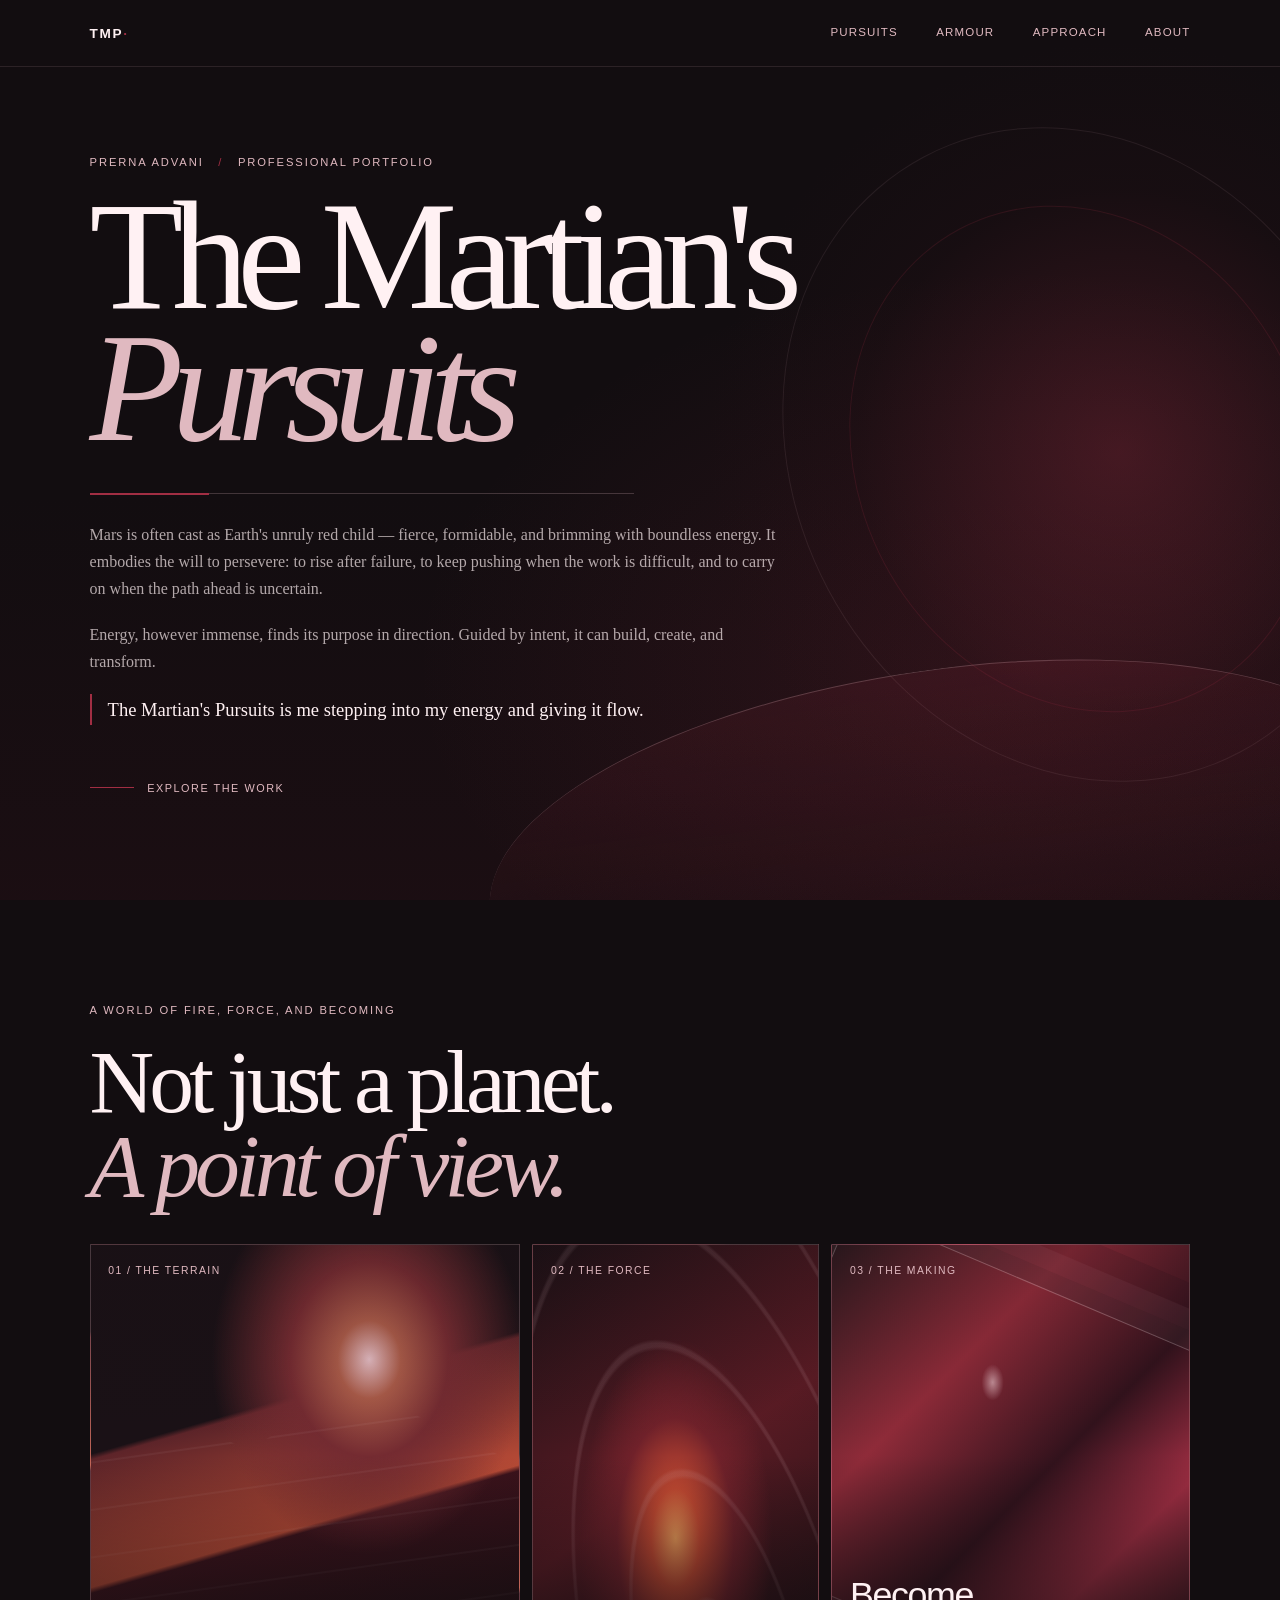
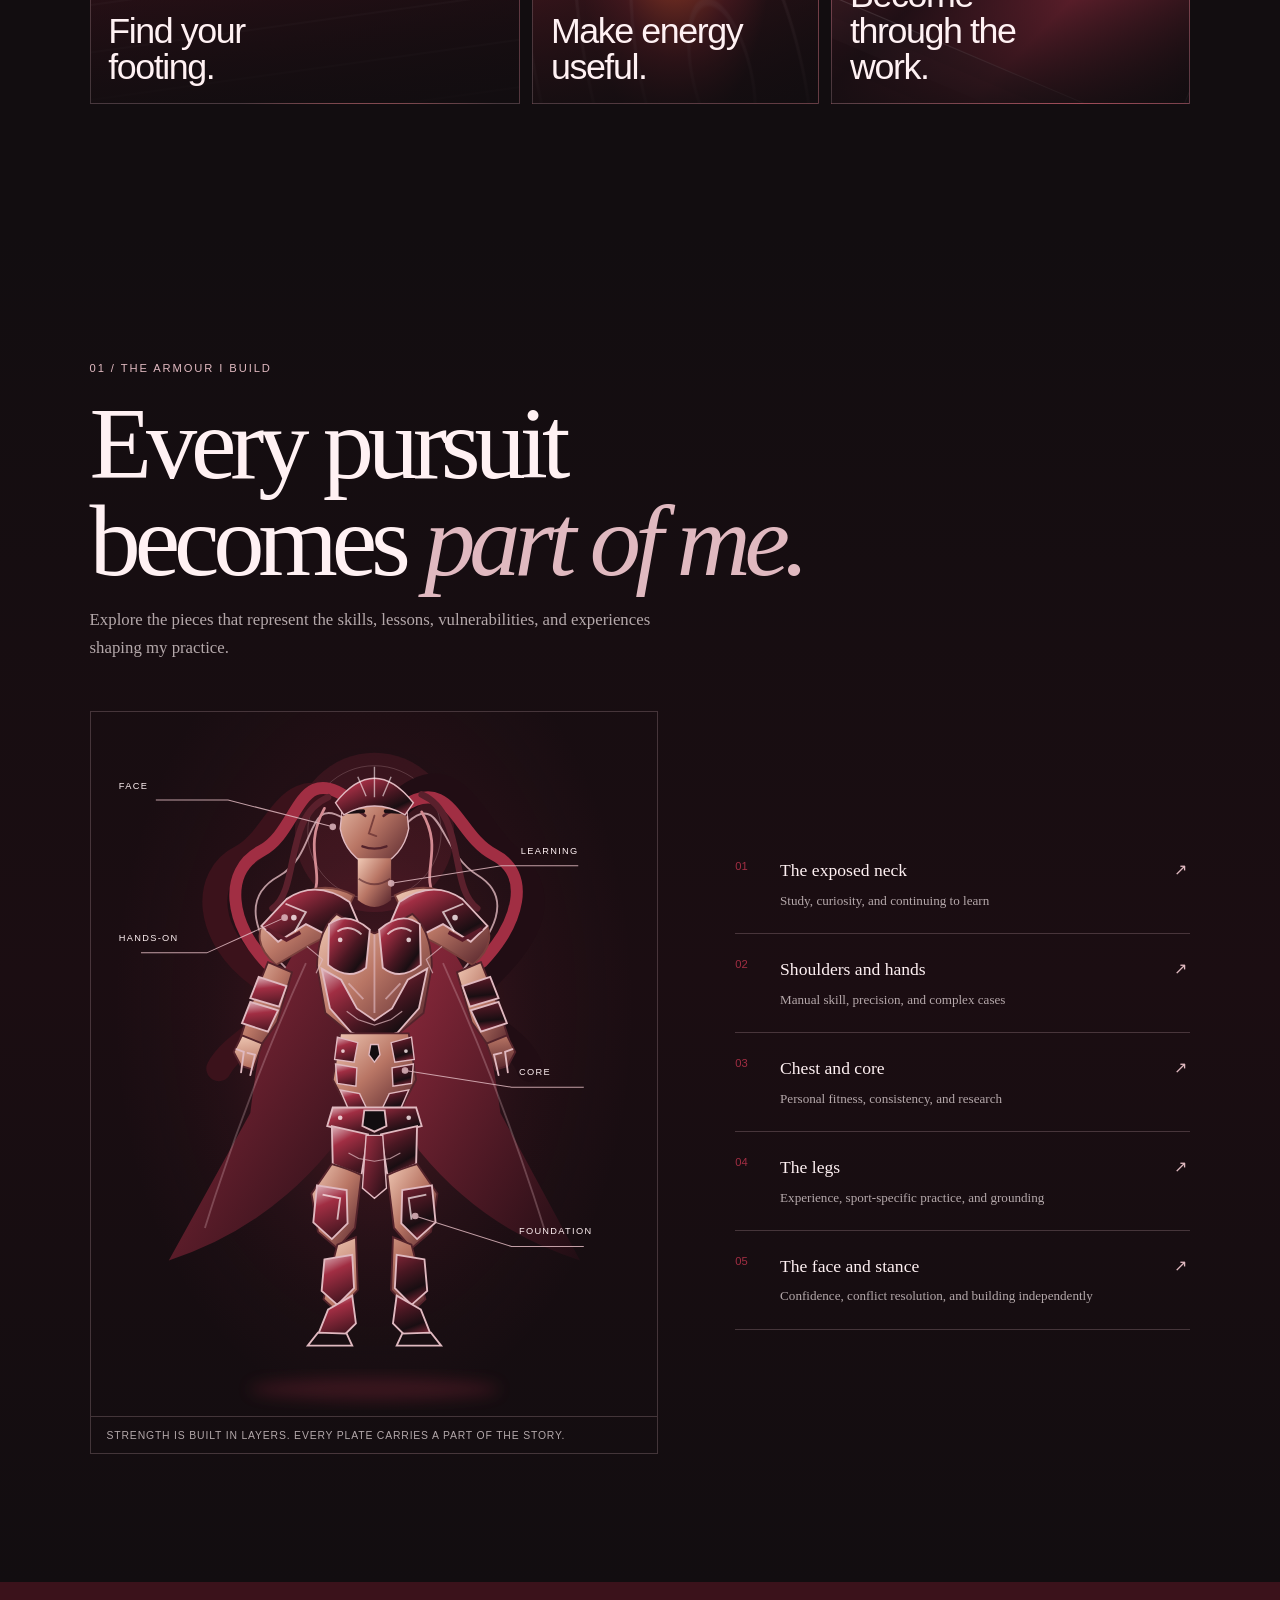
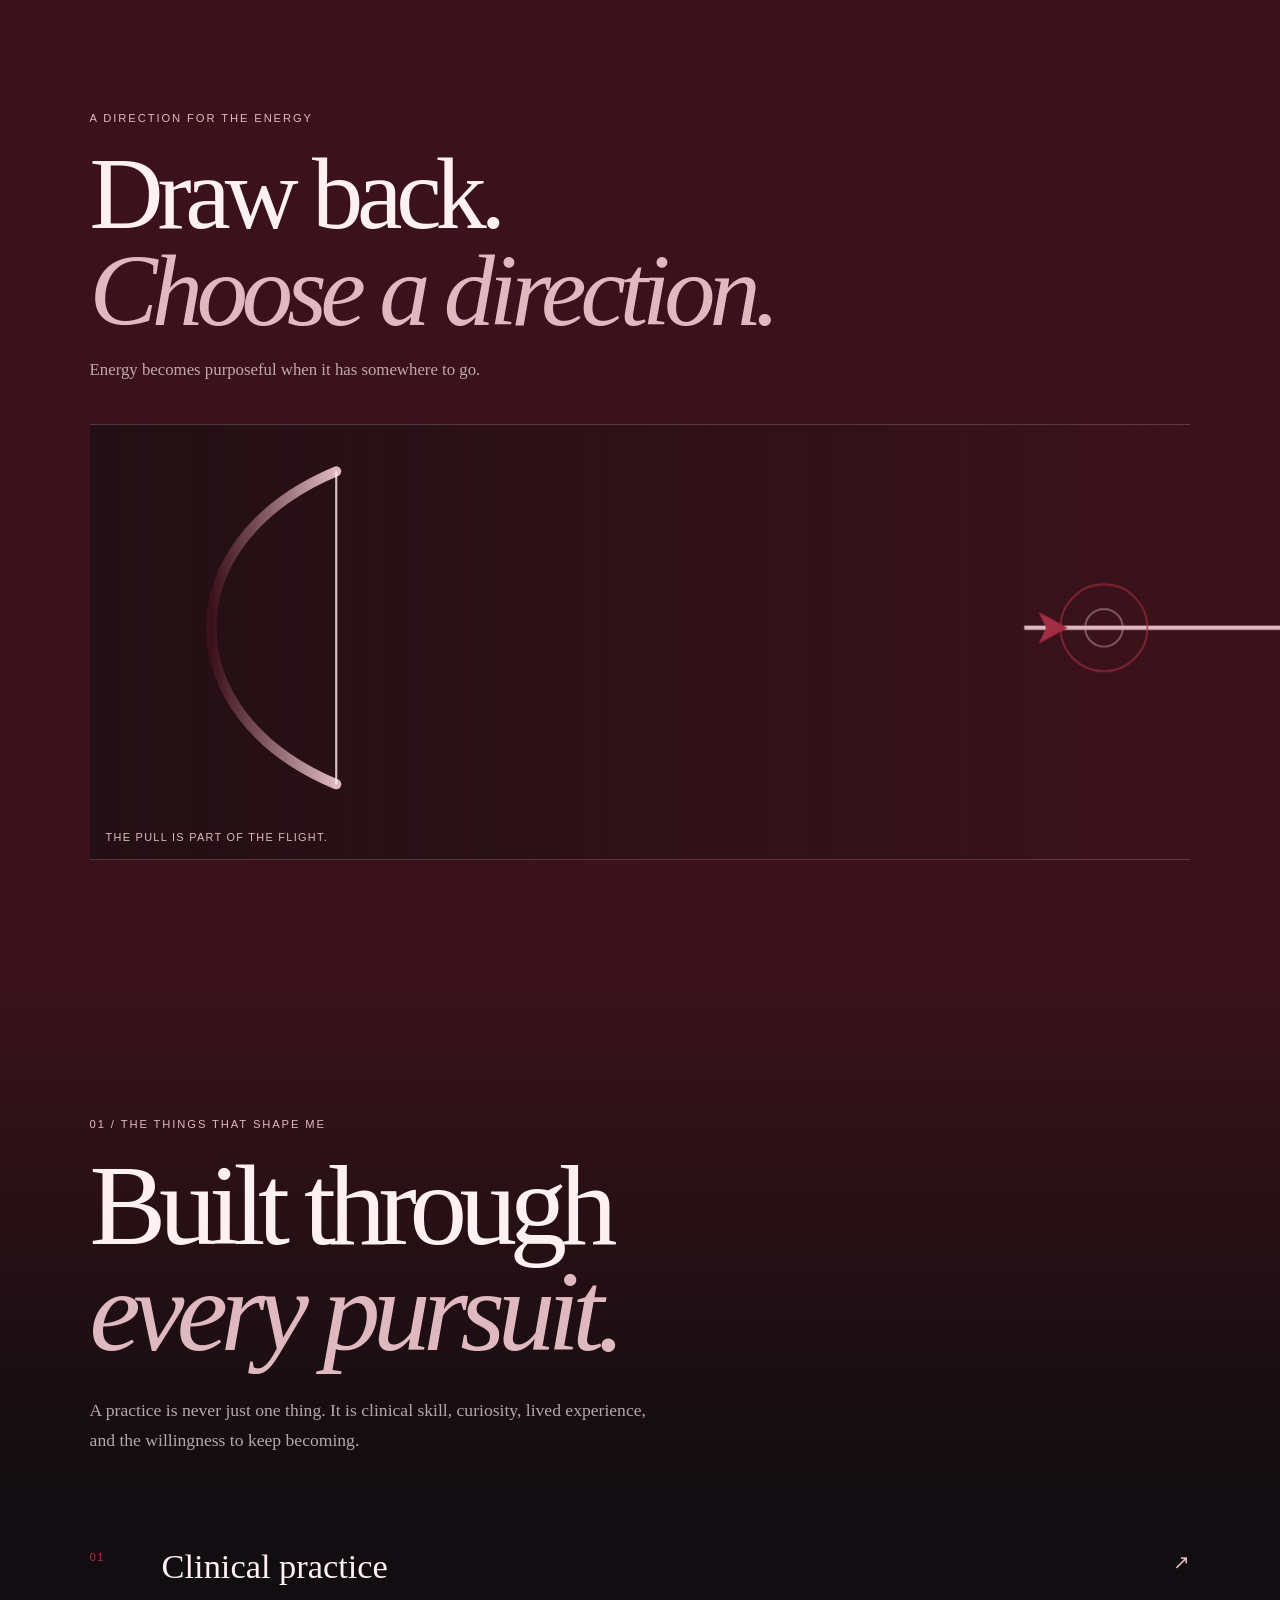
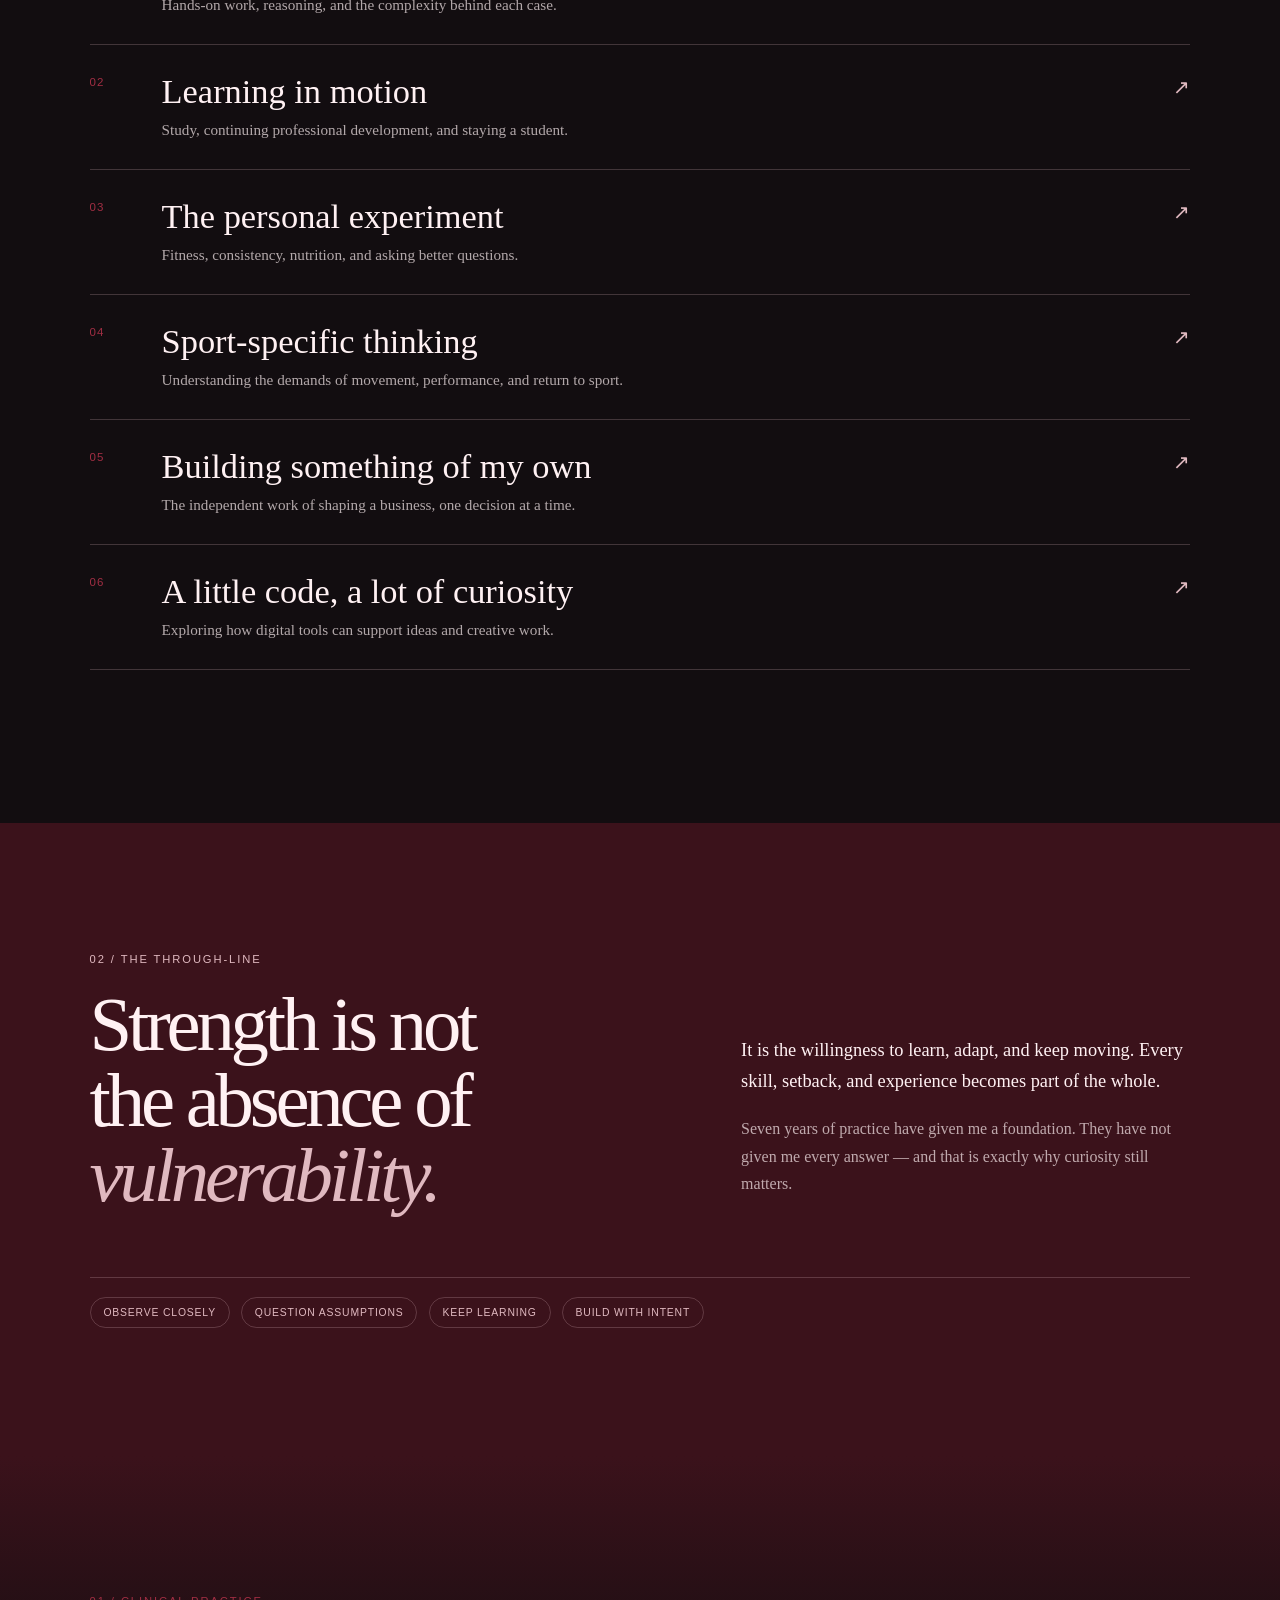
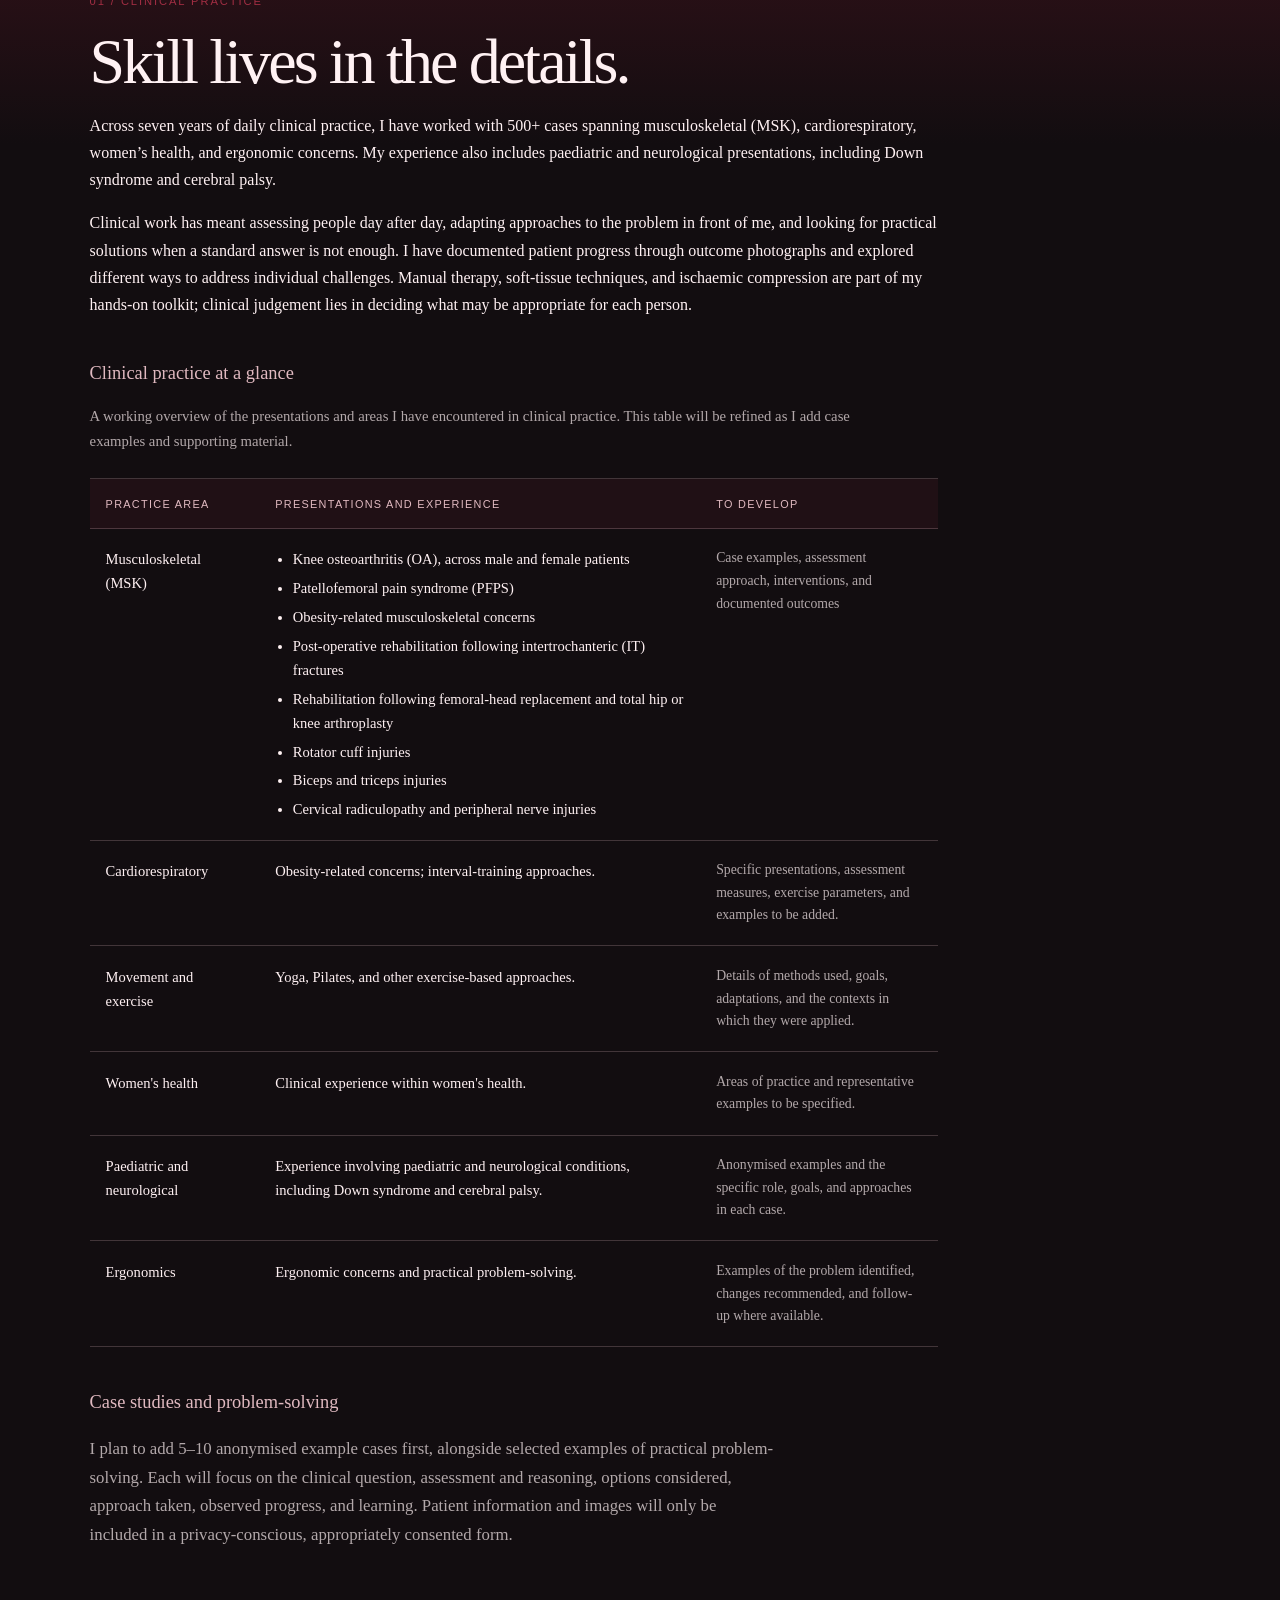
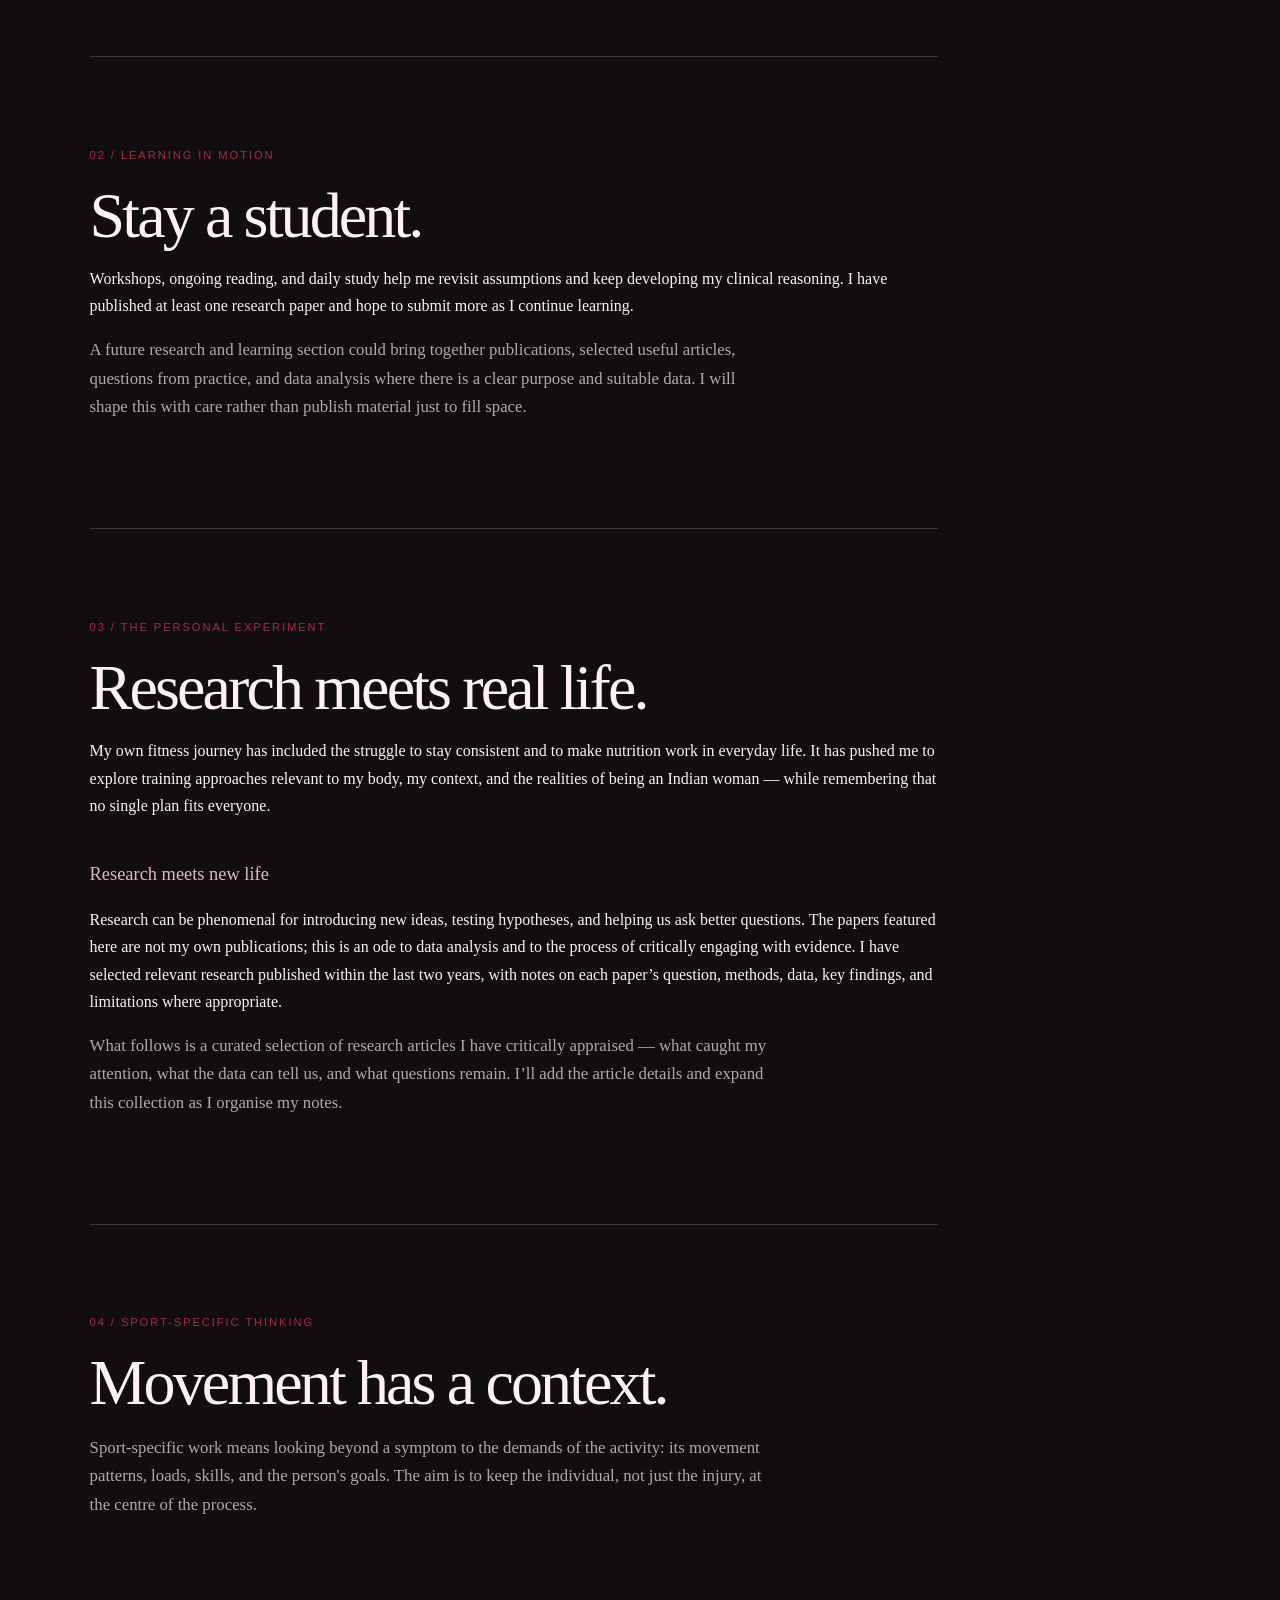
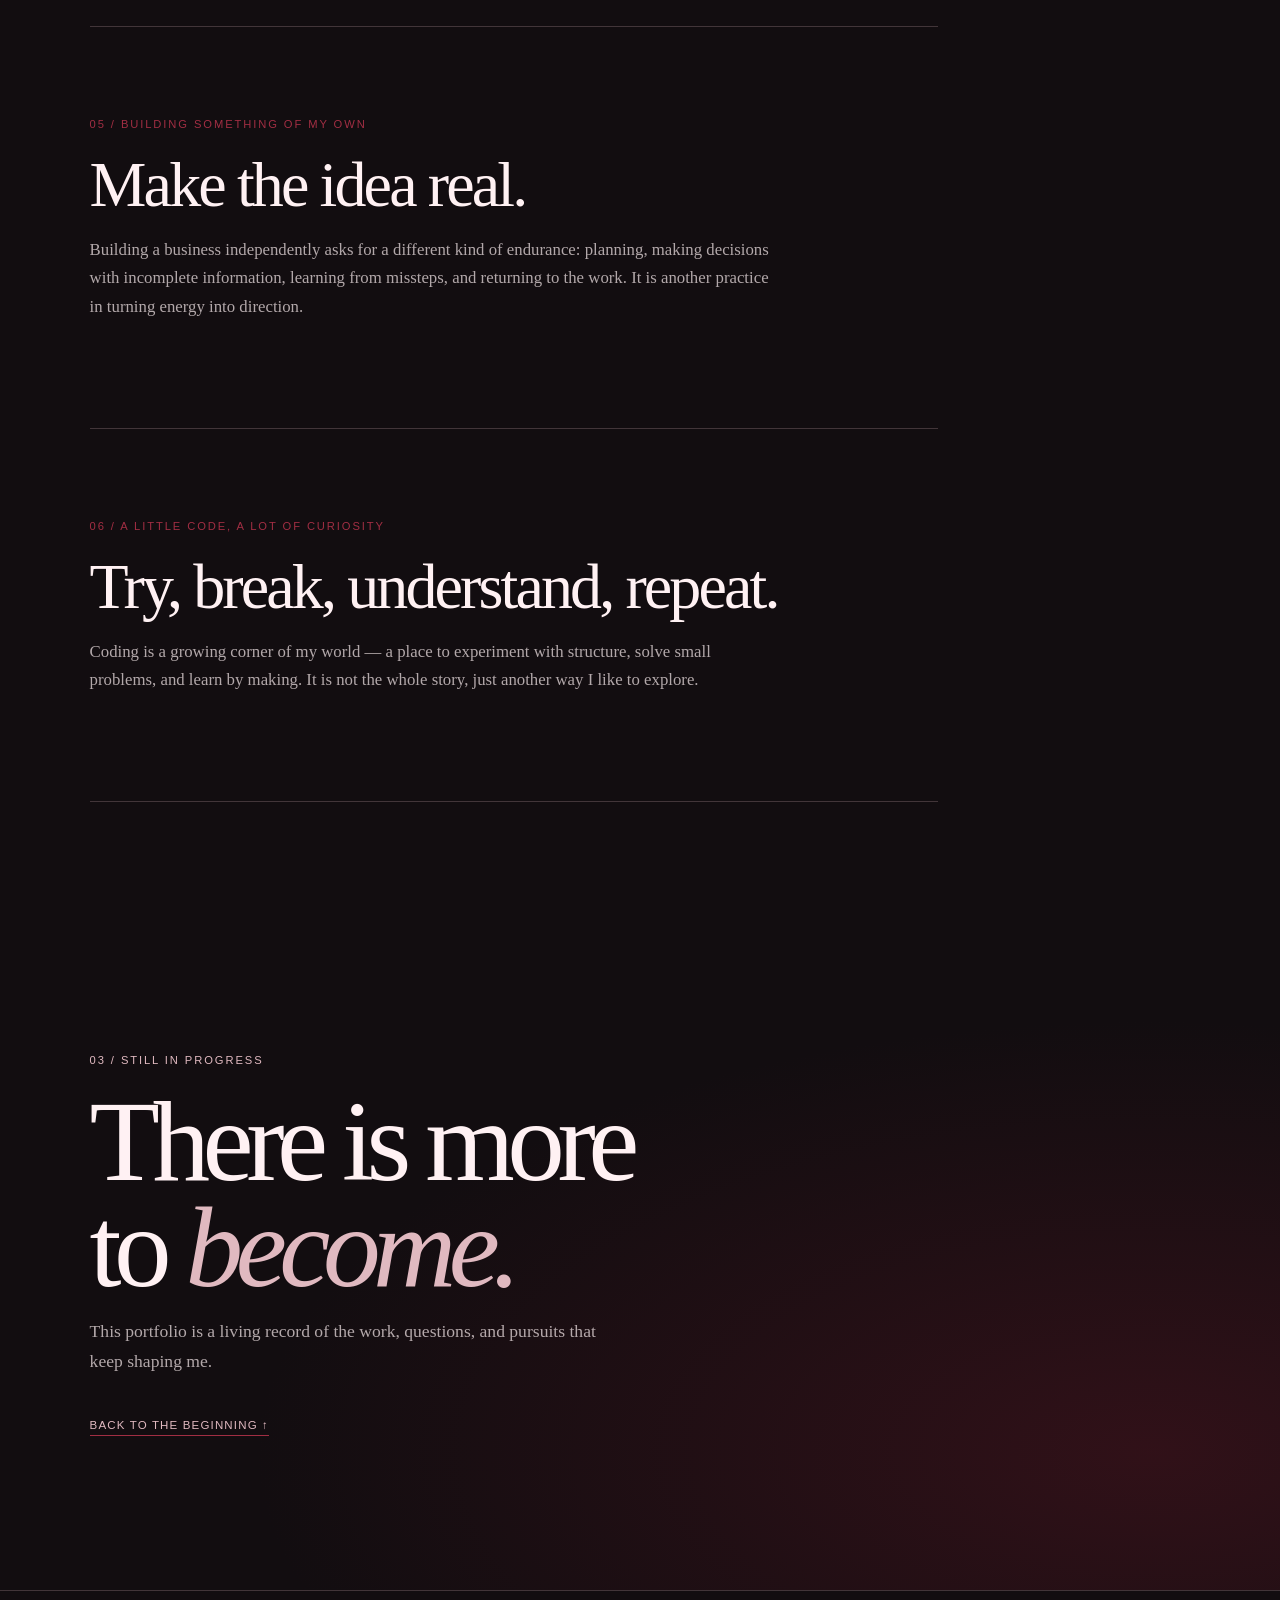
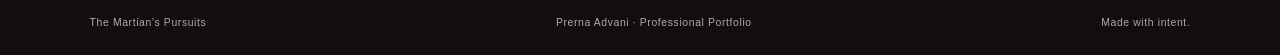
==== commit 6e49aef5: "Redesign armour as a layered anatomical warrior illustration" ====
--- a/index.html
+++ b/index.html
@@ -56,45 +56,108 @@
       </div>
       <div class="armour-layout">
         <div class="armour-figure">
-          <svg class="armour-art" viewBox="0 0 520 680" role="img" aria-labelledby="armour-svg-title armour-svg-desc">
-            <title id="armour-svg-title">The Martian's armour</title>
-            <desc id="armour-svg-desc">A stylised, human-shaped figure wearing interlocking burgundy and crimson armour plates, with an exposed neck and flowing mane-like lines.</desc>
+          <svg class="armour-art" viewBox="0 0 600 760" role="img" aria-labelledby="armour-svg-title armour-svg-desc">
+            <title id="armour-svg-title">The Martian's armour — a layered warrior figure</title>
+            <desc id="armour-svg-desc">A feminine, athletic warrior silhouette with a human face, flowing mane-like hair, exposed neck, broad shoulders, layered burgundy and crimson armour, articulated hands, a strong core, and plated legs. Fine callouts connect the figure to clinical practice, learning, fitness, and experience.</desc>
             <defs>
-              <linearGradient id="plate" x1="0" y1="0" x2="1" y2="1"><stop offset="0" stop-color="#A12E43"/><stop offset="1" stop-color="#3B121B"/></linearGradient>
-              <linearGradient id="metal" x1="0" y1="0" x2="1" y2="1"><stop offset="0" stop-color="#FFF1F3"/><stop offset="1" stop-color="#A12E43"/></linearGradient>
+              <linearGradient id="armour-metal" x1="0" y1="0" x2="1" y2="1"><stop stop-color="#E0B9C0"/><stop offset=".22" stop-color="#A12E43"/><stop offset=".55" stop-color="#4A1722"/><stop offset=".78" stop-color="#190E12"/><stop offset="1" stop-color="#A12E43"/></linearGradient>
+              <linearGradient id="armour-skin" x1="0" y1="0" x2="1" y2="1"><stop stop-color="#F0C9B5"/><stop offset=".48" stop-color="#B97665"/><stop offset="1" stop-color="#54232B"/></linearGradient>
+              <linearGradient id="armour-cloth" x1="0" y1="0" x2="1" y2="1"><stop stop-color="#A12E43"/><stop offset="1" stop-color="#210D14"/></linearGradient>
+              <radialGradient id="armour-aura"><stop stop-color="#A12E43" stop-opacity=".36"/><stop offset="1" stop-color="#120D10" stop-opacity="0"/></radialGradient>
+              <filter id="armour-shadow" x="-40%" y="-40%" width="180%" height="180%"><feGaussianBlur stdDeviation="8"/></filter>
             </defs>
-            <ellipse cx="260" cy="640" rx="150" ry="14" fill="#A12E43" opacity=".16"/>
-            <g class="mane-lines" fill="none" stroke="#E0B9C0" stroke-width="2" opacity=".55" stroke-linecap="round">
-              <path d="M215 66 C145 102 176 151 126 190 C96 215 120 251 154 264"/>
-              <path d="M224 72 C178 112 205 153 162 193 C139 218 156 246 175 256"/>
-              <path d="M304 66 C375 105 342 150 394 188 C425 216 399 248 366 264"/>
-              <path d="M296 72 C342 112 314 153 356 193 C380 217 363 245 344 256"/>
-              <path d="M208 105 C190 148 224 168 204 198"/><path d="M312 105 C330 148 296 168 316 198"/>
+            <ellipse cx="300" cy="372" rx="224" ry="330" fill="url(#armour-aura)"/>
+            <circle cx="300" cy="130" r="86" fill="#A12E43" opacity=".18"/>
+            <circle cx="300" cy="130" r="72" fill="none" stroke="#E0B9C0" stroke-opacity=".24"/>
+            <ellipse cx="300" cy="731" rx="135" ry="12" fill="#A12E43" opacity=".26" filter="url(#armour-shadow)"/>
+            <!-- Wind-carved mane: individual strands, never animal features -->
+            <g fill="none" stroke-linecap="round">
+              <path d="M270 105 C205 57 197 137 156 157 S116 242 176 285 S153 345 132 385" stroke="#3B121B" stroke-width="27"/>
+              <path d="M278 98 C217 48 220 128 178 150 S143 229 185 272" stroke="#A12E43" stroke-width="13"/>
+              <path d="M267 115 C225 89 239 154 197 177 S171 244 204 276" stroke="#E0B9C0" stroke-width="2" opacity=".8"/>
+              <path d="M326 100 C387 45 405 122 444 157 S477 231 425 282 S451 338 468 385" stroke="#210D14" stroke-width="29"/>
+              <path d="M329 103 C384 66 388 133 429 154 S456 228 416 270" stroke="#A12E43" stroke-width="13"/>
+              <path d="M336 119 C373 85 370 151 411 176 S428 239 396 278" stroke="#E0B9C0" stroke-width="2" opacity=".8"/>
+              <path d="M246 104 C220 151 251 175 230 205 M351 108 C377 151 346 175 368 204" stroke="#D38B92" stroke-width="3"/>
+              <path d="M250 92 C202 112 220 191 190 212 M351 89 C399 110 380 190 411 212" stroke="#5A202C" stroke-width="7"/>
             </g>
-            <path d="M218 63 Q260 37 302 63 L316 103 L298 131 L222 131 L204 103Z" fill="url(#plate)" stroke="#E0B9C0" stroke-width="1.5"/>
-            <path d="M226 77 Q260 92 294 77 L286 111 Q260 127 234 111Z" fill="#120D10" stroke="#A12E43"/>
-            <path d="M235 132 L285 132 L294 183 L226 183Z" fill="#3B121B" stroke="#E0B9C0" stroke-width="1.5"/>
-            <path d="M225 176 Q190 155 160 178 L128 224 L155 264 L198 245 L224 210Z" fill="url(#plate)" stroke="#E0B9C0" stroke-width="2"/>
-            <path d="M295 176 Q330 155 360 178 L392 224 L365 264 L322 245 L296 210Z" fill="url(#plate)" stroke="#E0B9C0" stroke-width="2"/>
-            <path d="M153 186 L178 196 L165 235 L144 227Z M367 186 L342 196 L355 235 L376 227Z" fill="#A12E43" stroke="#E0B9C0"/>
-            <path d="M222 183 L298 183 L320 254 L290 294 L230 294 L200 254Z" fill="url(#plate)" stroke="#E0B9C0" stroke-width="2"/>
-            <path d="M238 197 L282 197 L291 247 L260 268 L229 247Z" fill="#120D10" stroke="#A12E43" stroke-width="2"/>
-            <path d="M229 295 L291 295 L306 354 L286 410 L234 410 L214 354Z" fill="url(#plate)" stroke="#E0B9C0" stroke-width="2"/>
-            <path d="M238 307 L282 307 L291 350 L260 372 L229 350Z" fill="#3B121B" stroke="#A12E43" stroke-width="2"/>
-            <path d="M213 355 L235 365 L227 408 L211 405 L195 377Z M307 355 L285 365 L293 408 L309 405 L325 377Z" fill="#A12E43" stroke="#E0B9C0"/>
-            <path d="M211 405 L255 411 L248 488 L222 510 L196 490Z" fill="url(#plate)" stroke="#E0B9C0" stroke-width="2"/>
-            <path d="M309 405 L265 411 L272 488 L298 510 L324 490Z" fill="url(#plate)" stroke="#E0B9C0" stroke-width="2"/>
-            <path d="M196 490 L222 510 L217 555 L189 561 L177 540Z M324 490 L298 510 L303 555 L331 561 L343 540Z" fill="#3B121B" stroke="#E0B9C0" stroke-width="2"/>
-            <path d="M189 561 L217 555 L225 615 L190 622 L175 605Z M331 561 L303 555 L295 615 L330 622 L345 605Z" fill="url(#plate)" stroke="#E0B9C0" stroke-width="2"/>
-            <path d="M170 622 L225 615 L230 634 L166 634Z M350 622 L295 615 L290 634 L354 634Z" fill="#A12E43" stroke="#E0B9C0"/>
-            <g fill="#FFF1F3" font-family="Arial, sans-serif" font-size="10" letter-spacing="2">
-              <text x="24" y="302">HANDS-ON</text><path d="M96 296 L137 254" stroke="#E0B9C0" fill="none"/>
-              <text x="350" y="310">FITNESS</text><path d="M348 315 L300 334" stroke="#E0B9C0" fill="none"/>
-              <text x="22" y="430">FOUNDATION</text><path d="M113 425 L204 448" stroke="#E0B9C0" fill="none"/>
-              <text x="351" y="139">LEARNING</text><path d="M350 145 L294 153" stroke="#E0B9C0" fill="none"/>
+            <!-- Cape, behind the body -->
+            <path d="M239 235 C198 258 177 339 166 433 L78 592 Q181 559 252 473 L300 330Z" fill="url(#armour-cloth)" opacity=".9"/>
+            <path d="M359 235 C402 258 424 339 436 433 L522 592 Q418 559 348 473 L300 330Z" fill="url(#armour-cloth)" opacity=".9"/>
+            <path d="M226 271 Q163 410 117 557 M374 271 Q437 410 483 557" fill="none" stroke="#E0B9C0" stroke-opacity=".28" stroke-width="2"/>
+            <!-- Face: human, composed, slightly androgynous -->
+            <path d="M267 88 Q300 67 333 88 L337 126 Q331 157 300 169 Q269 157 263 126Z" fill="url(#armour-skin)" stroke="#E0B9C0" stroke-width="1.5"/>
+            <path d="M266 111 Q279 102 290 112 M310 112 Q322 102 334 111" fill="none" stroke="#54232B" stroke-width="3" stroke-linecap="round"/>
+            <path d="M269 108 L288 107 M312 107 L331 108" stroke="#190E12" stroke-width="4" stroke-linecap="round"/>
+            <path d="M300 112 L294 131 L302 134" fill="none" stroke="#7A403D" stroke-width="2" stroke-linecap="round"/>
+            <path d="M287 145 Q300 150 313 145" fill="none" stroke="#54232B" stroke-width="2.5" stroke-linecap="round"/>
+            <path d="M258 98 Q300 45 342 98 L333 111 Q300 92 267 111Z" fill="url(#armour-metal)" stroke="#E0B9C0" stroke-width="1.5"/>
+            <path d="M300 59 L300 92 M282 70 L291 91 M318 70 L309 91" stroke="#FFF1F3" stroke-opacity=".6" stroke-width="1.5"/>
+            <!-- Exposed neck: deliberately unarmoured -->
+            <path d="M282 158 L282 203 Q300 218 318 203 L318 158" fill="url(#armour-skin)"/>
+            <path d="M283 180 Q300 192 317 180" fill="none" stroke="#54232B" stroke-opacity=".6" stroke-width="2"/>
+            <!-- Strong shoulders and upper arms -->
+            <path d="M278 198 Q246 181 215 199 L178 231 Q170 253 194 273 L231 251 L260 236Z" fill="url(#armour-skin)" stroke="#7A403D" stroke-width="2"/>
+            <path d="M322 198 Q354 181 385 199 L422 231 Q430 253 406 273 L369 251 L340 236Z" fill="url(#armour-skin)" stroke="#7A403D" stroke-width="2"/>
+            <!-- Layered shoulder pauldrons -->
+            <path d="M273 205 Q237 180 205 202 L178 231 L196 248 L226 229 L251 242 L282 226Z" fill="url(#armour-metal)" stroke="#E0B9C0" stroke-width="2"/>
+            <path d="M327 205 Q363 180 395 202 L422 231 L404 248 L374 229 L349 242 L318 226Z" fill="url(#armour-metal)" stroke="#E0B9C0" stroke-width="2"/>
+            <path d="M204 207 L226 216 L214 237 M396 207 L374 216 L386 237" fill="none" stroke="#FFF1F3" stroke-opacity=".72" stroke-width="2"/>
+            <path d="M184 234 L205 246 L220 238 M416 234 L395 246 L380 238" fill="none" stroke="#5B1B29" stroke-width="4"/>
+            <!-- Torso and articulated chest plates -->
+            <path d="M259 218 Q239 235 238 274 L247 325 L275 348 L300 337 L325 348 L353 325 L362 274 Q361 235 341 218 L322 229 L300 239 L278 229Z" fill="url(#armour-skin)" stroke="#54232B" stroke-width="2"/>
+            <path d="M251 229 Q271 214 295 235 L291 276 Q272 291 250 273Z" fill="url(#armour-metal)" stroke="#E0B9C0" stroke-width="2"/>
+            <path d="M349 229 Q329 214 305 235 L309 276 Q328 291 350 273Z" fill="url(#armour-metal)" stroke="#E0B9C0" stroke-width="2"/>
+            <path d="M260 237 Q273 228 286 240 M340 237 Q327 228 314 240" fill="none" stroke="#FFF1F3" stroke-opacity=".7" stroke-width="2"/>
+            <path d="M300 240 L300 325 M272 293 L288 310 M328 293 L312 310" fill="none" stroke="#E0B9C0" stroke-opacity=".65" stroke-width="2"/>
+            <path d="M243 277 L264 289 L281 320 L300 333 L319 320 L336 289 L357 277 L348 320 L325 346 L300 355 L275 346 L252 320Z" fill="url(#armour-metal)" stroke="#E0B9C0" stroke-width="2"/>
+            <!-- Core: segmented plates with visible vulnerable centre -->
+            <path d="M263 347 L337 347 L345 397 L327 431 L273 431 L255 397Z" fill="url(#armour-skin)" stroke="#54232B" stroke-width="2"/>
+            <path d="M260 351 L282 357 L278 378 L257 375Z M340 351 L318 357 L322 378 L343 375Z" fill="url(#armour-metal)" stroke="#E0B9C0" stroke-width="1.5"/>
+            <path d="M258 380 L281 384 L280 404 L260 401Z M342 380 L319 384 L320 404 L340 401Z" fill="url(#armour-metal)" stroke="#E0B9C0" stroke-width="1.5"/>
+            <path d="M263 408 L284 412 L293 431 L273 431Z M337 408 L316 412 L307 431 L327 431Z" fill="url(#armour-metal)" stroke="#E0B9C0" stroke-width="1.5"/>
+            <path d="M296 359 L304 359 L306 370 L300 378 L294 370Z" fill="#120D10" stroke="#E0B9C0" stroke-width="1.5"/>
+            <!-- Forearms and articulated hands -->
+            <path d="M185 270 L211 281 L195 335 L173 366 L155 353 L169 310Z" fill="url(#armour-skin)" stroke="#54232B" stroke-width="2"/>
+            <path d="M415 270 L389 281 L405 335 L427 366 L445 353 L431 310Z" fill="url(#armour-skin)" stroke="#54232B" stroke-width="2"/>
+            <path d="M175 286 L205 296 L197 318 L166 309Z M425 286 L395 296 L403 318 L434 309Z" fill="url(#armour-metal)" stroke="#E0B9C0" stroke-width="2"/>
+            <path d="M166 313 L196 322 L185 345 L157 336Z M434 313 L404 322 L415 345 L443 336Z" fill="url(#armour-metal)" stroke="#E0B9C0" stroke-width="2"/>
+            <path d="M157 349 L179 358 L169 386 L156 382 L148 367Z M443 349 L421 358 L431 386 L444 382 L452 367Z" fill="url(#armour-skin)" stroke="#54232B" stroke-width="2"/>
+            <path d="M151 364 L159 367 L156 389 M163 368 L171 370 L166 392 M449 364 L441 367 L444 389 M437 368 L429 370 L434 392" fill="none" stroke="#E0B9C0" stroke-width="2" stroke-linecap="round"/>
+            <!-- Waist belt and layered tassets -->
+            <path d="M255 427 L345 427 L351 447 L300 459 L249 447Z" fill="url(#armour-metal)" stroke="#E0B9C0" stroke-width="2"/>
+            <path d="M289 430 L311 430 L313 447 L300 453 L287 447Z" fill="#120D10" stroke="#E0B9C0" stroke-width="2"/>
+            <path d="M254 447 L293 456 L286 500 L255 488Z M307 456 L346 447 L345 488 L314 500Z" fill="url(#armour-metal)" stroke="#E0B9C0" stroke-width="2"/>
+            <path d="M291 457 L309 457 L313 514 L300 525 L287 514Z" fill="url(#armour-cloth)" stroke="#E0B9C0" stroke-width="1.5"/>
+            <!-- Muscular thighs and segmented leg armour -->
+            <path d="M254 488 Q272 493 286 500 L279 557 L260 579 L239 561 L232 520Z" fill="url(#armour-skin)" stroke="#54232B" stroke-width="2"/>
+            <path d="M346 488 Q328 493 314 500 L321 557 L340 579 L361 561 L368 520Z" fill="url(#armour-skin)" stroke="#54232B" stroke-width="2"/>
+            <path d="M238 511 L270 516 L271 552 L254 569 L234 551Z M362 511 L330 516 L329 552 L346 569 L366 551Z" fill="url(#armour-metal)" stroke="#E0B9C0" stroke-width="2"/>
+            <path d="M244 521 L263 525 L260 548 M356 521 L337 525 L340 548" fill="none" stroke="#FFF1F3" stroke-opacity=".7" stroke-width="2"/>
+            <path d="M260 575 L280 567 L282 624 L260 648 L245 634Z M340 575 L320 567 L318 624 L340 648 L355 634Z" fill="url(#armour-skin)" stroke="#54232B" stroke-width="2"/>
+            <path d="M246 591 L276 586 L278 622 L260 640 L243 625Z M354 591 L324 586 L322 622 L340 640 L357 625Z" fill="url(#armour-metal)" stroke="#E0B9C0" stroke-width="2"/>
+            <path d="M250 645 L276 630 L280 660 L264 676 L240 670Z M350 645 L324 630 L320 660 L336 676 L360 670Z" fill="url(#armour-metal)" stroke="#E0B9C0" stroke-width="2"/>
+            <path d="M239 670 L270 671 L276 684 L228 684Z M361 670 L330 671 L324 684 L372 684Z" fill="#190E12" stroke="#E0B9C0" stroke-width="2"/>
+            <!-- Sparse engraved details, rivets, and light-catching edges -->
+            <g fill="#FFF1F3" opacity=".8"><circle cx="213" cy="222" r="3"/><circle cx="387" cy="222" r="3"/><circle cx="263" cy="246" r="2.5"/><circle cx="337" cy="246" r="2.5"/><circle cx="266" cy="366" r="2"/><circle cx="334" cy="366" r="2"/><circle cx="263" cy="438" r="2.5"/><circle cx="337" cy="438" r="2.5"/></g>
+            <g fill="none" stroke="#E0B9C0" stroke-width="1.3" opacity=".72">
+              <path d="M227 253 L244 267 L237 282 M373 253 L356 267 L363 282"/>
+              <path d="M270 323 L282 332 L300 338 L318 332 L330 323"/>
+              <path d="M272 476 L283 482 L300 485 L317 482 L328 476"/>
+            </g>
+            <!-- Fine callouts -->
+            <g fill="none" stroke="#E0B9C0" stroke-width="1.1" opacity=".85">
+              <path d="M255 124 L142 95 L64 95"/><circle cx="255" cy="124" r="3" fill="#E0B9C0"/>
+              <path d="M318 185 L437 166 L520 166"/><circle cx="318" cy="185" r="3" fill="#E0B9C0"/>
+              <path d="M203 222 L119 260 L48 260"/><circle cx="203" cy="222" r="3" fill="#E0B9C0"/>
+              <path d="M333 387 L448 405 L526 405"/><circle cx="333" cy="387" r="3" fill="#E0B9C0"/>
+              <path d="M344 544 L448 577 L526 577"/><circle cx="344" cy="544" r="3" fill="#E0B9C0"/>
+            </g>
+            <g fill="#FFF1F3" font-family="Arial, sans-serif" font-size="10" letter-spacing="1.4">
+              <text x="24" y="83">FACE</text><text x="458" y="153">LEARNING</text><text x="24" y="247">HANDS-ON</text><text x="456" y="392">CORE</text><text x="456" y="564">FOUNDATION</text>
             </g>
           </svg>
-          <p class="figure-caption">A symbolic map — not a finished portrait.</p>
+          <p class="figure-caption">Strength is built in layers. Every plate carries a part of the story.</p>
         </div>
         <div class="armour-links" aria-label="Explore armour meanings">
           <a href="#learning"><span>01</span><span><strong>The exposed neck</strong><small>Study, curiosity, and continuing to learn</small></span><b>↗</b></a>
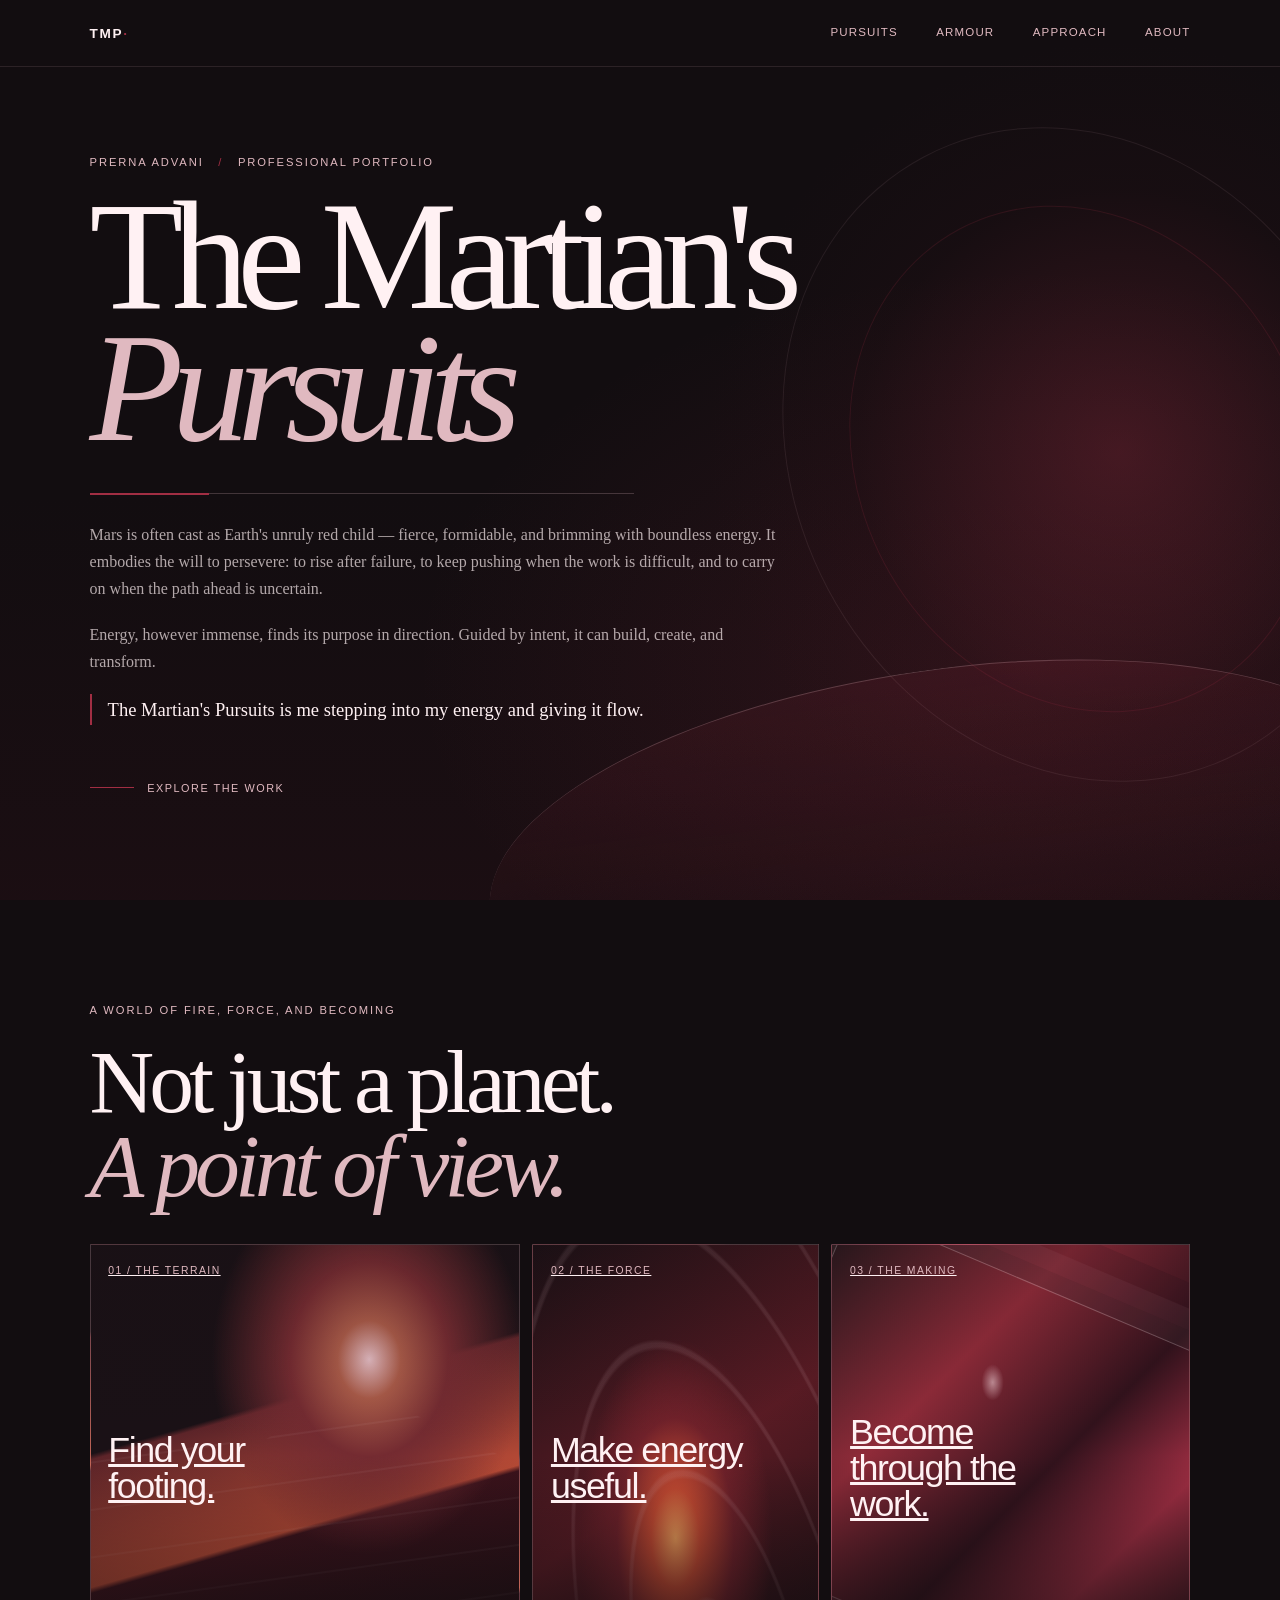
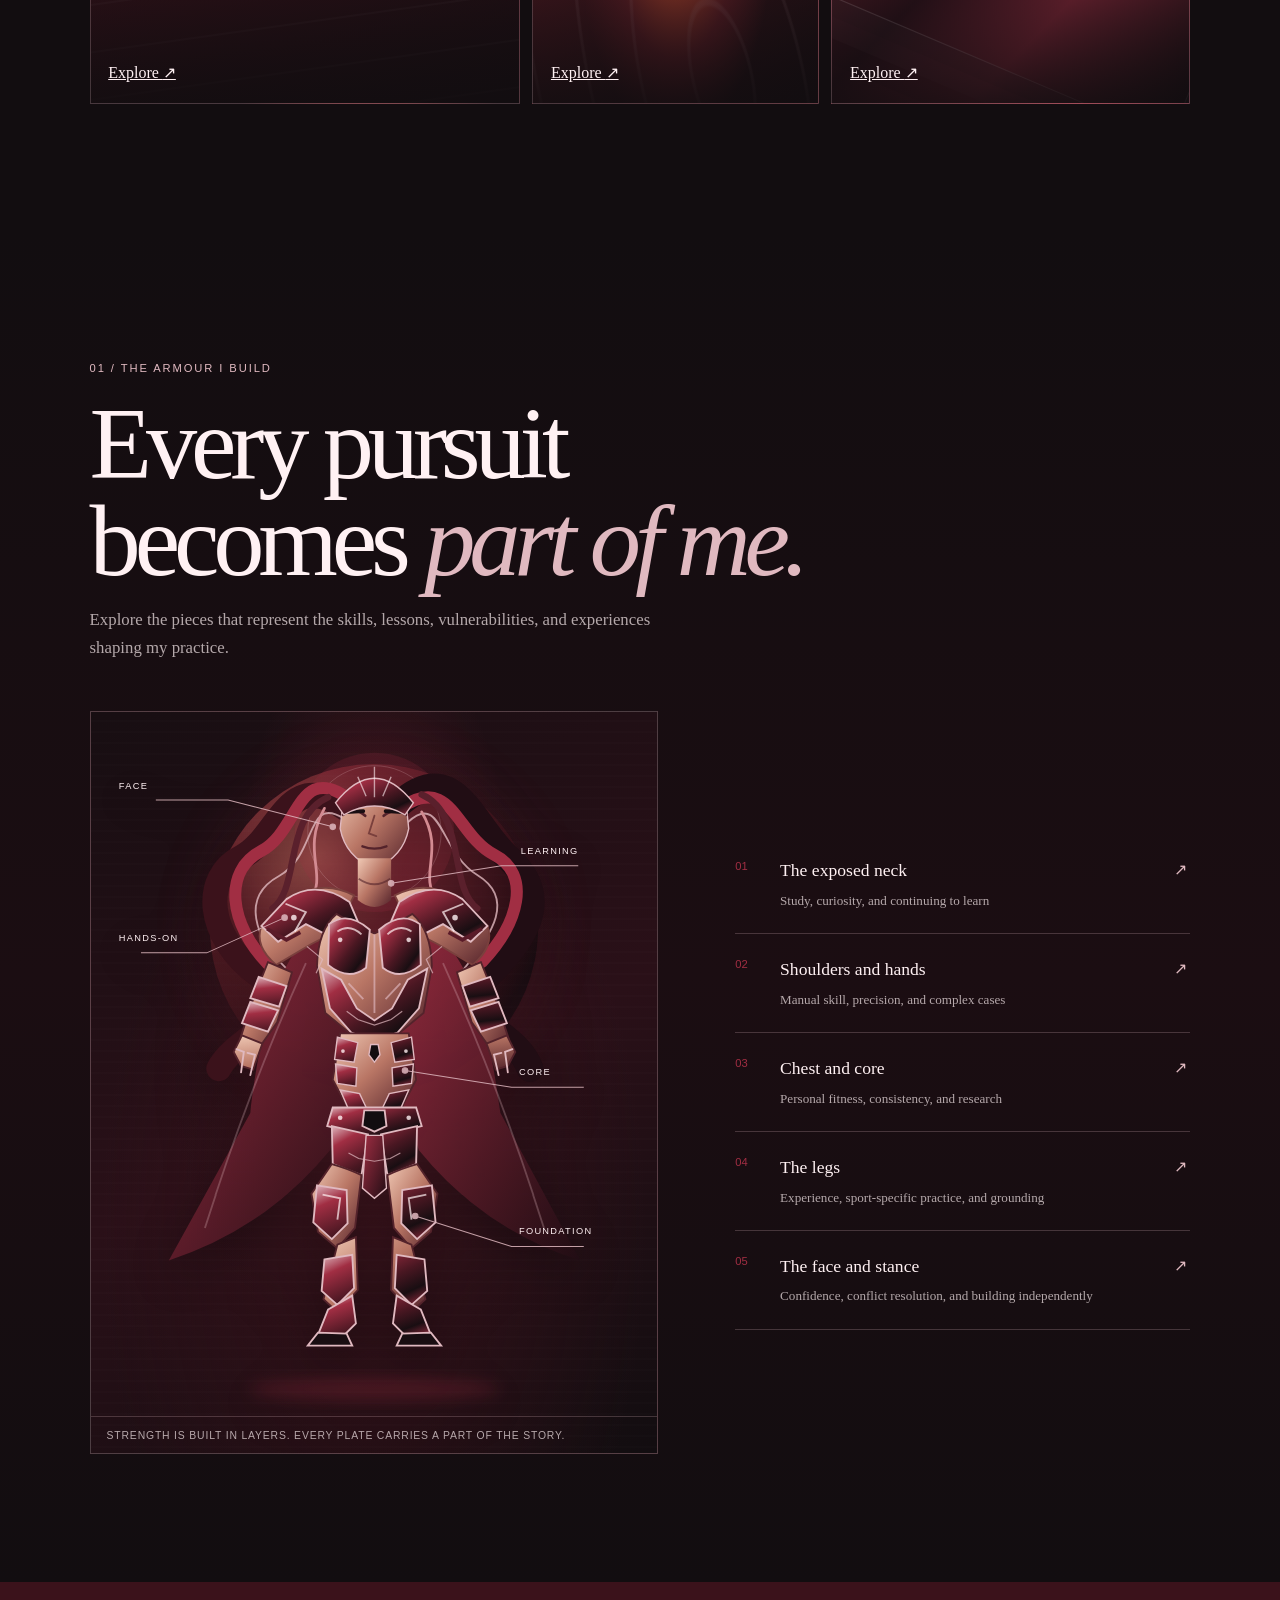
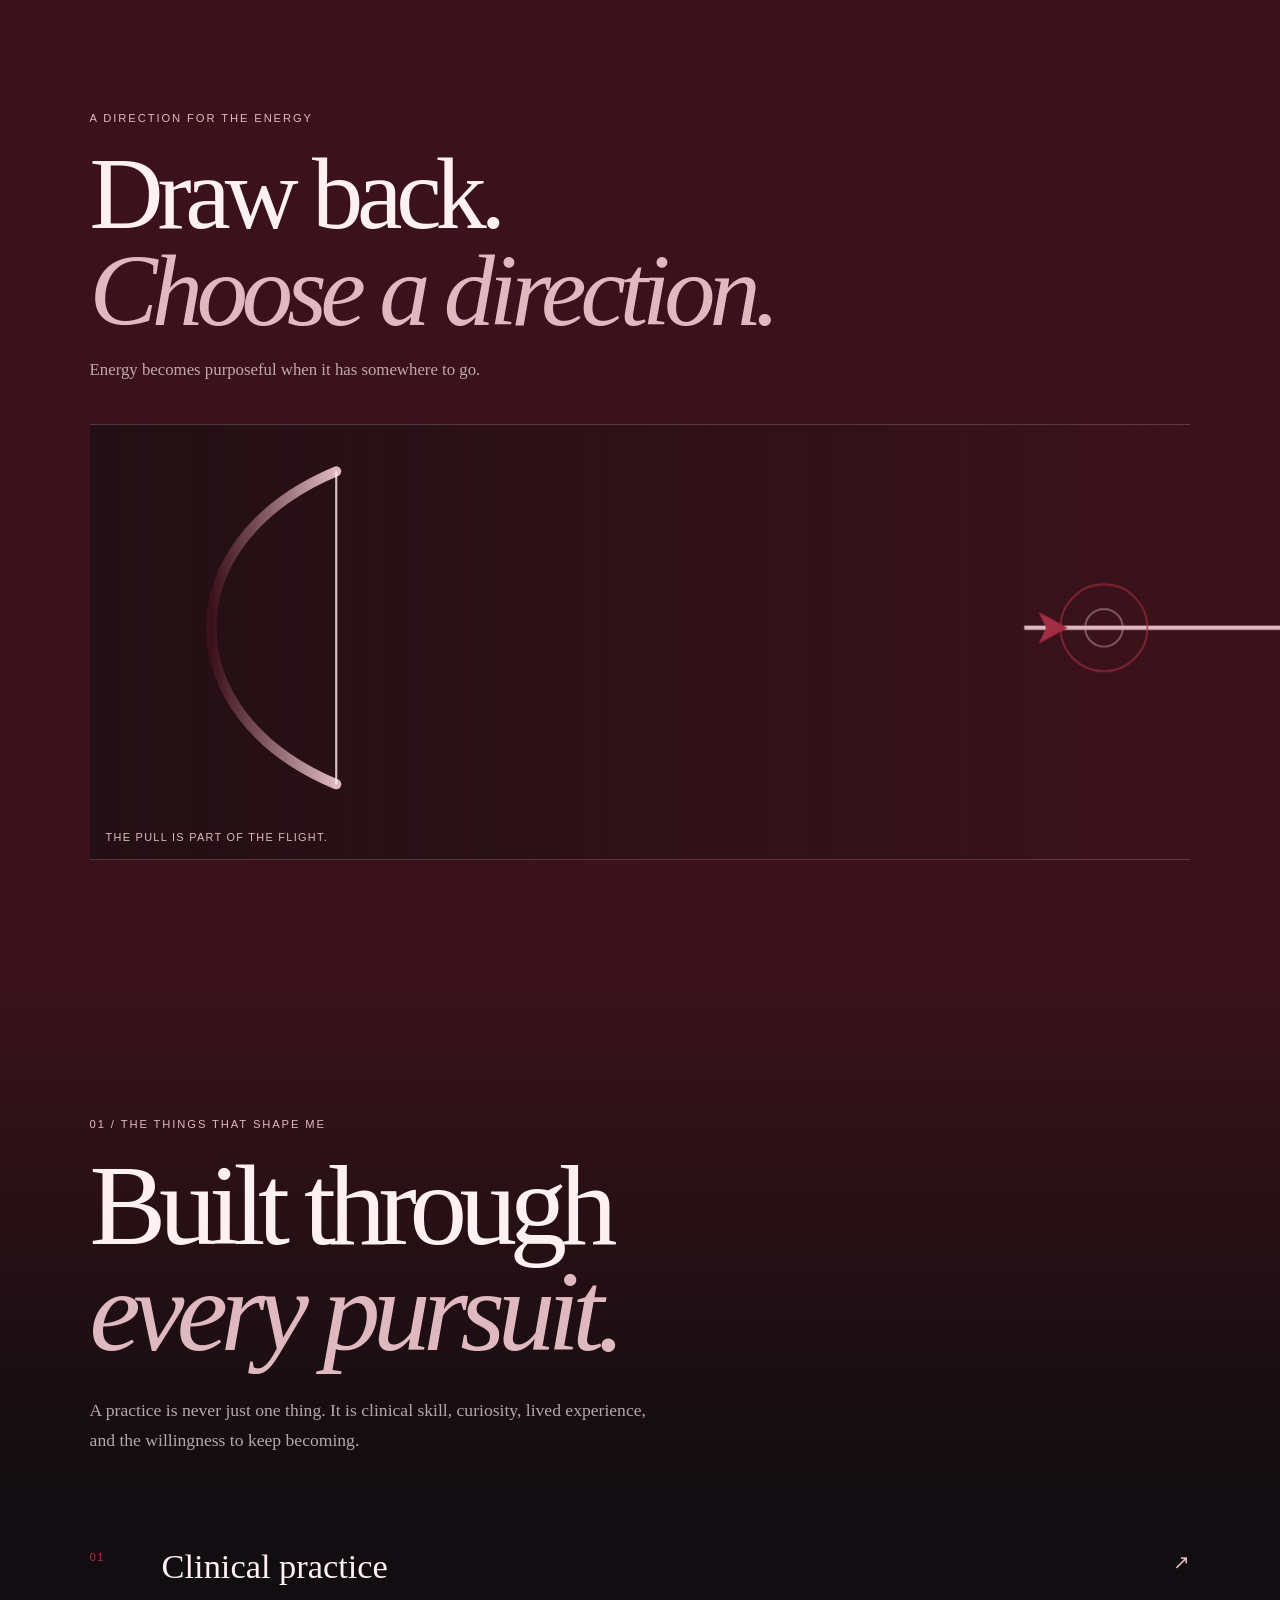
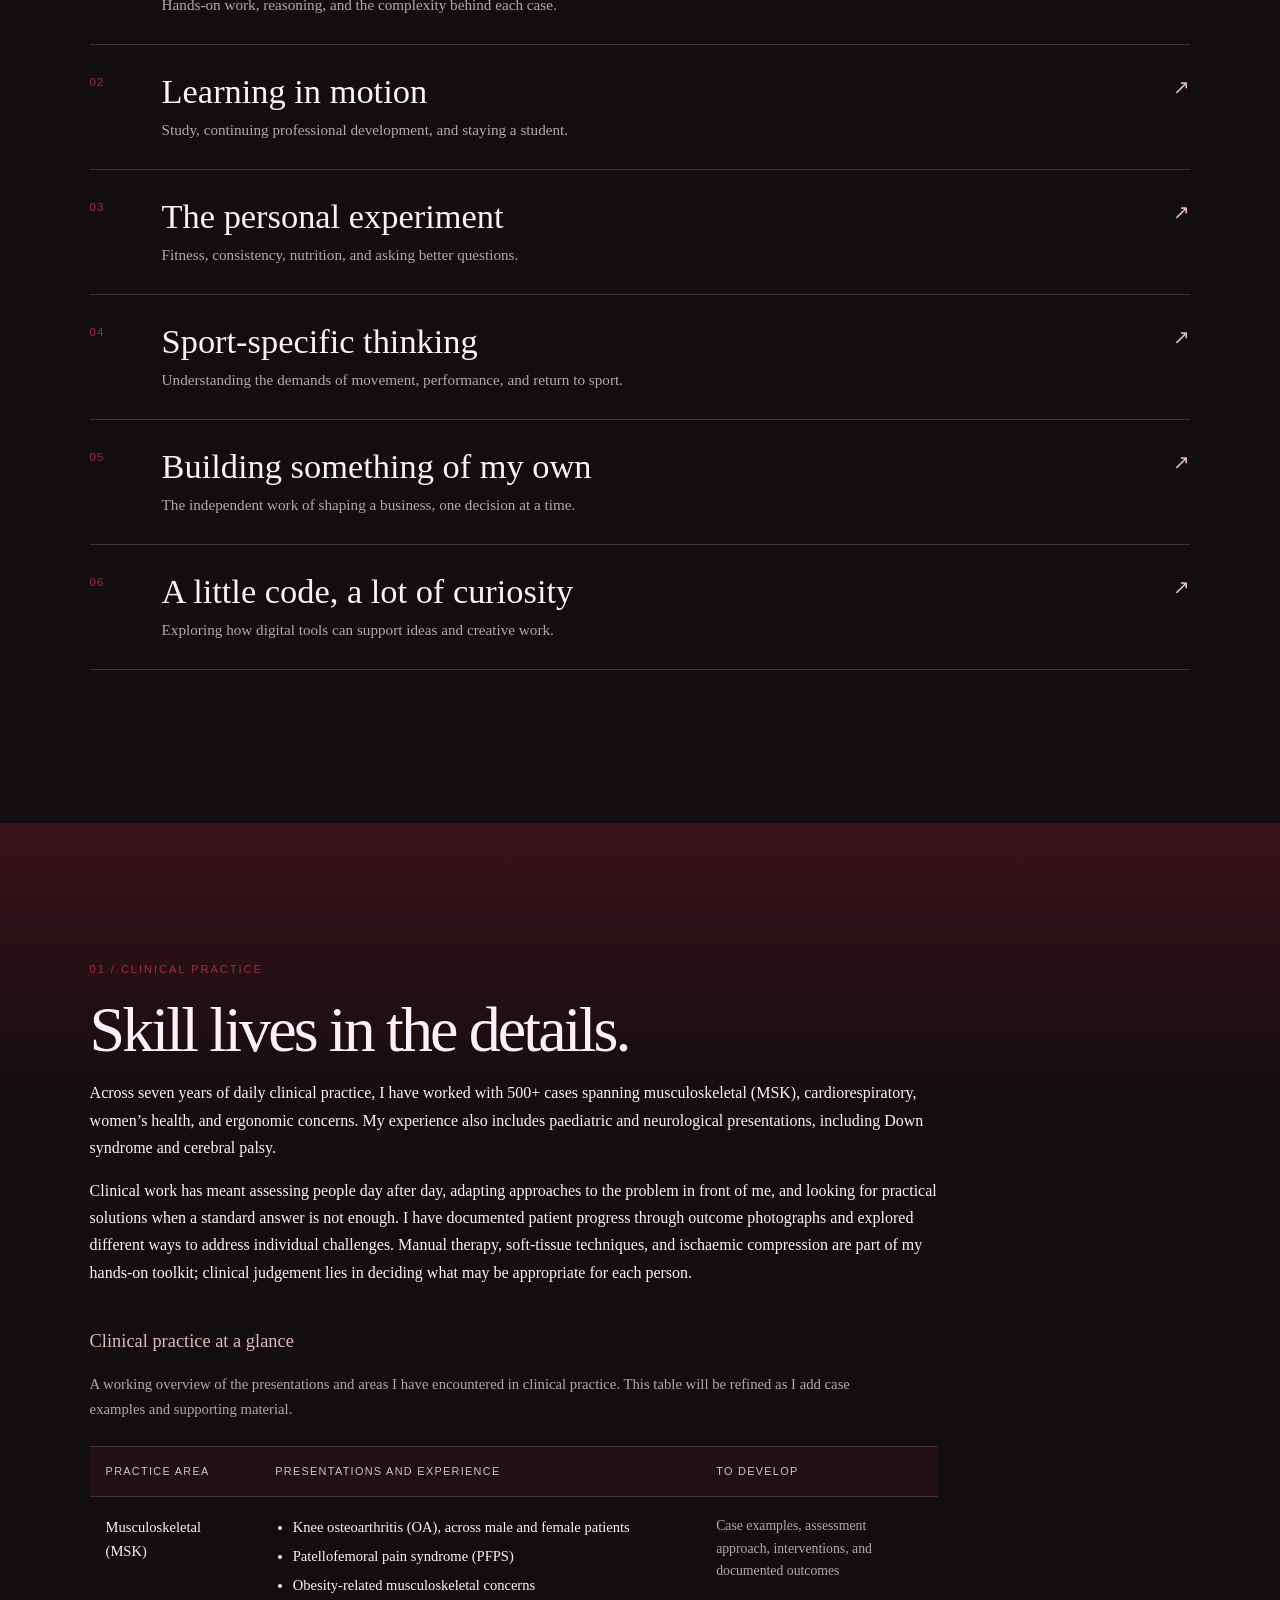
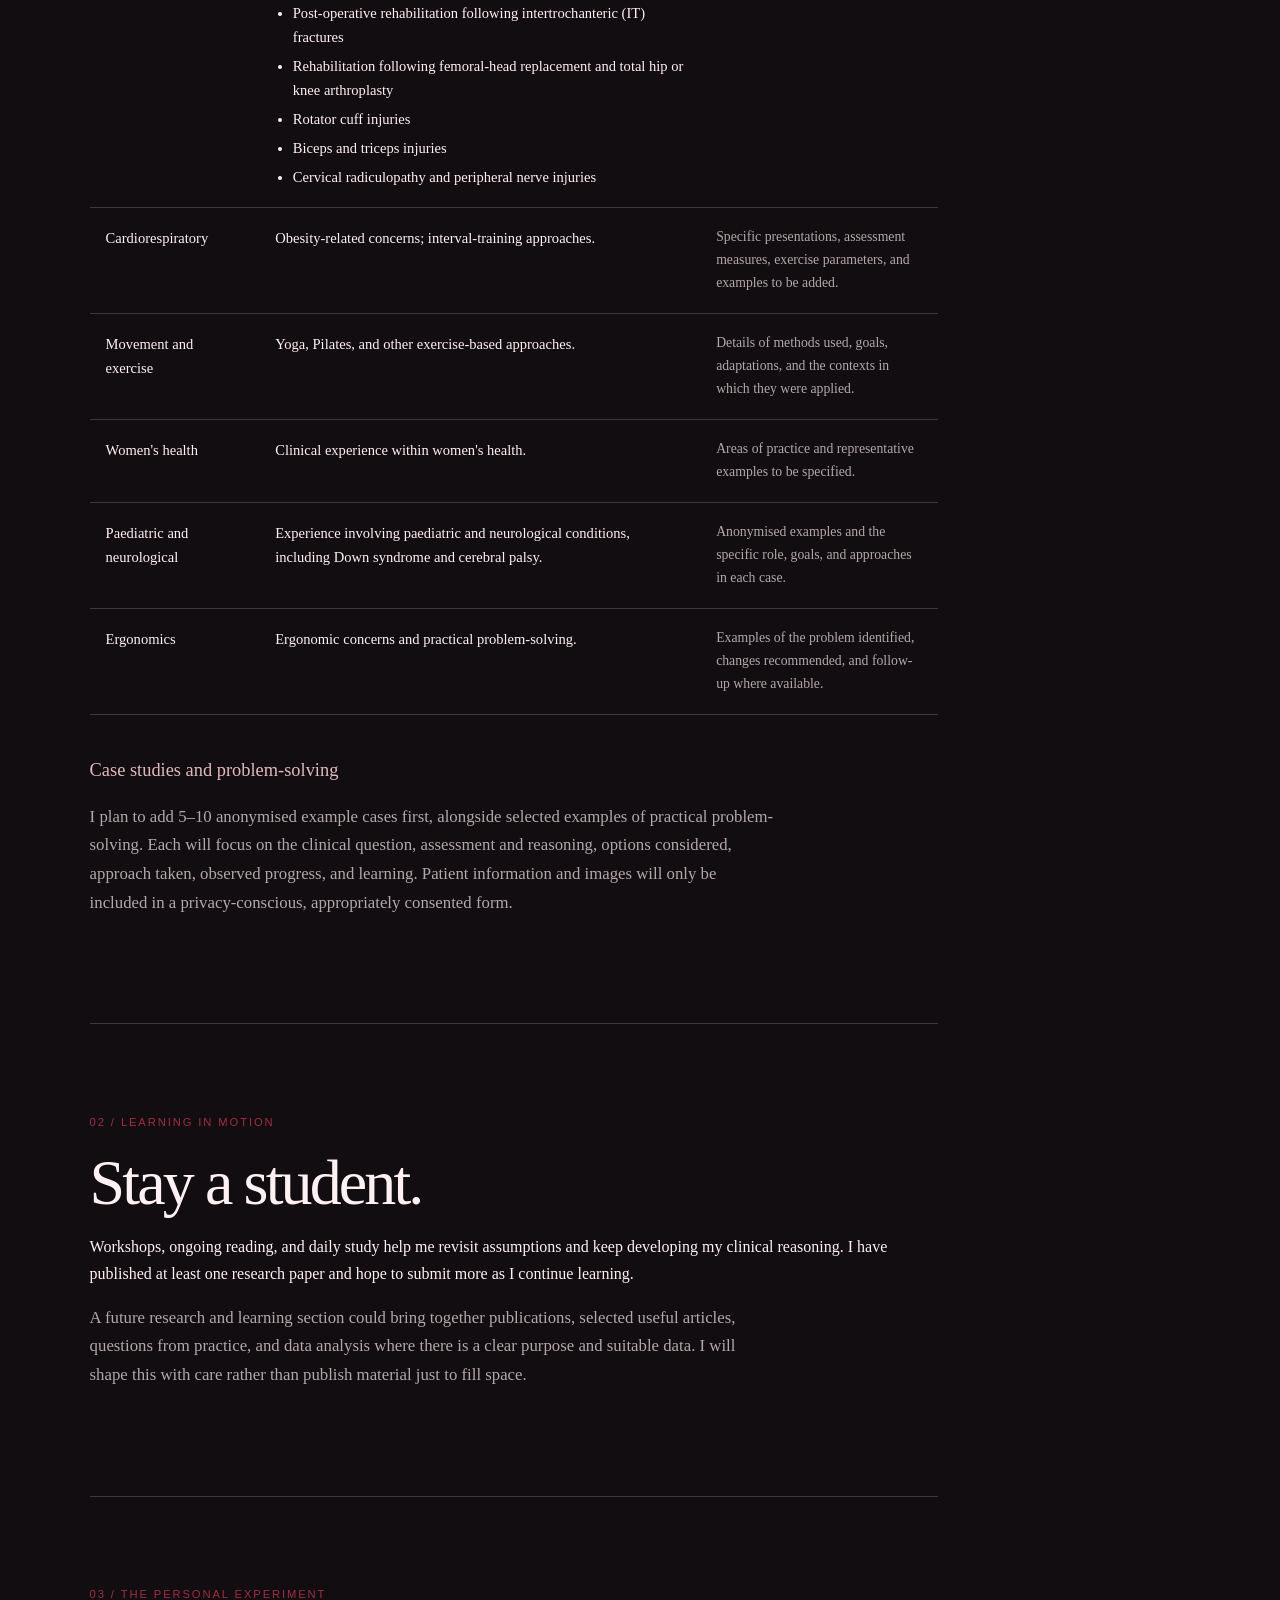
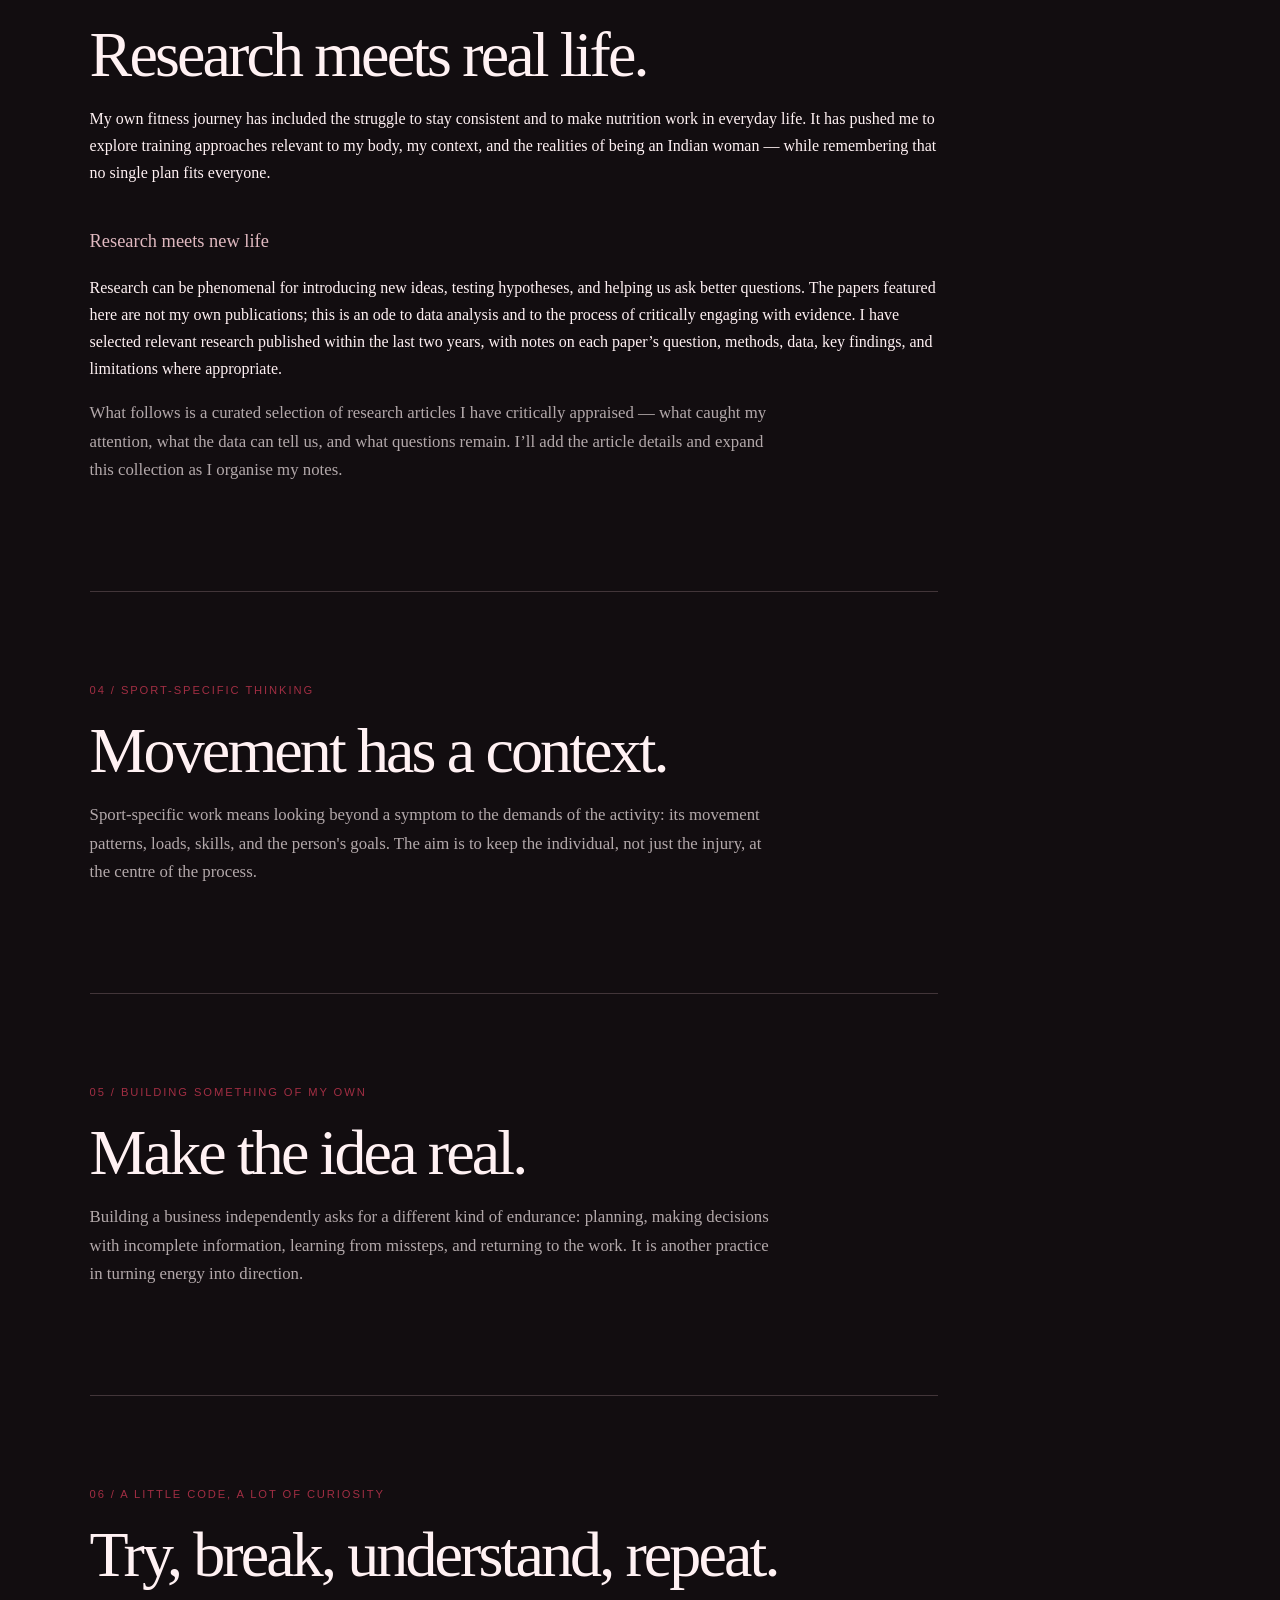
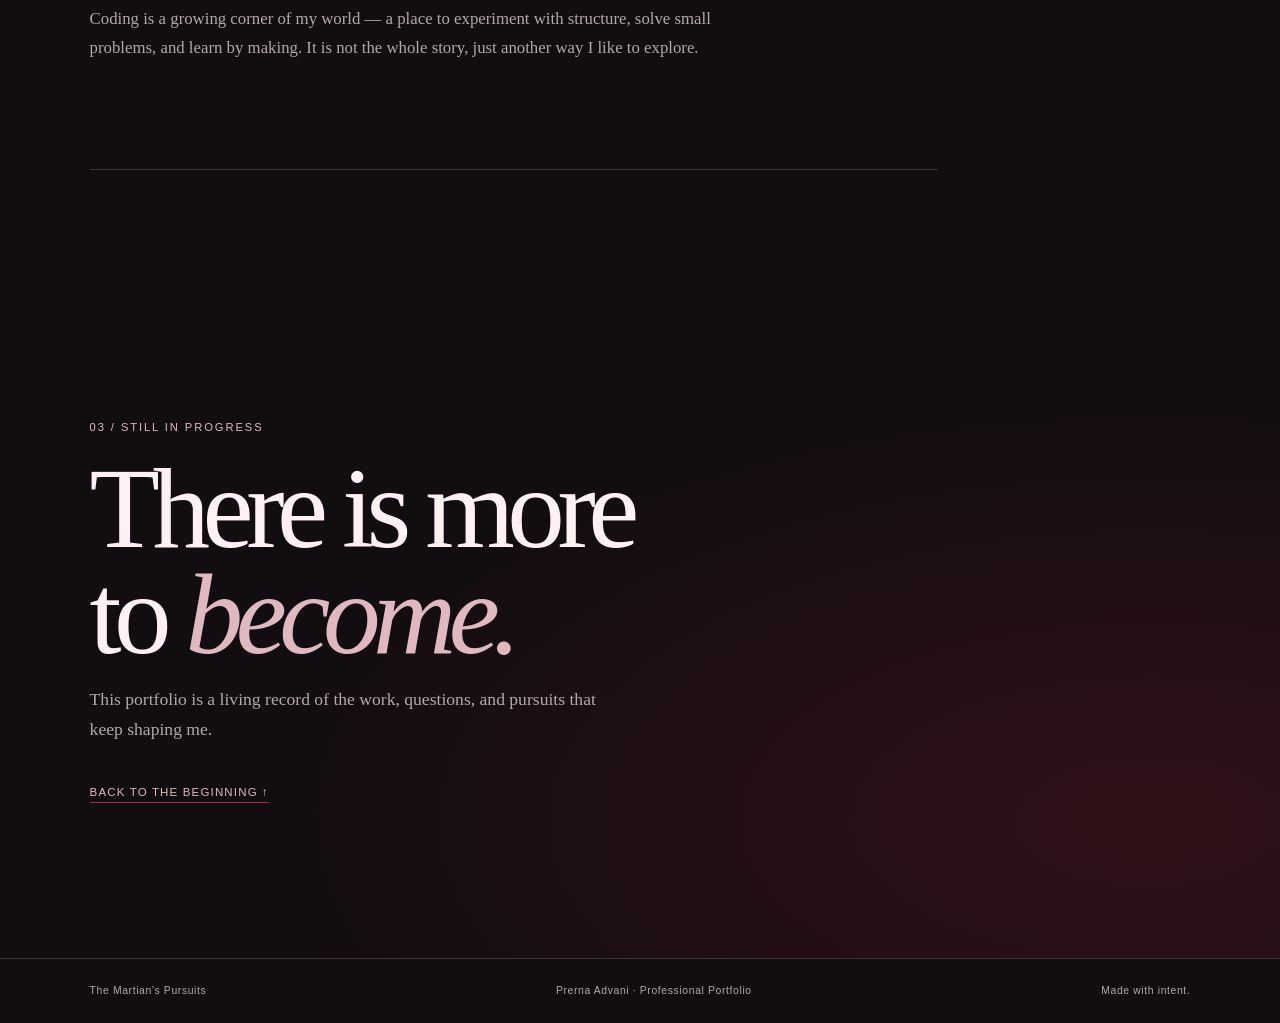
==== commit f823e66b: "Remove through-line section and make Mars panels link to future pages" ====
--- a/index.html
+++ b/index.html
@@ -41,10 +41,16 @@
         <p class="eyebrow">A world of fire, force, and becoming</p>
         <h2>Not just a planet.<br><em>A point of view.</em></h2>
       </div>
-      <div class="mars-triptych" aria-label="Mars-inspired visual collage">
-        <div class="mars-panel mars-panel-landscape"><span class="panel-label">01 / The terrain</span><span class="panel-caption">Find your footing.</span></div>
-        <div class="mars-panel mars-panel-fire"><span class="panel-label">02 / The force</span><span class="panel-caption">Make energy useful.</span></div>
-        <div class="mars-panel mars-panel-metal"><span class="panel-label">03 / The making</span><span class="panel-caption">Become through the work.</span></div>
+      <div class="mars-triptych" aria-label="Three visual pathways">
+        <a class="mars-panel mars-panel-landscape mars-panel-link" href="terrain.html" aria-label="Explore The Terrain">
+          <span class="panel-label">01 / The terrain</span><span class="panel-caption">Find your footing.</span><span class="panel-open">Explore <span aria-hidden="true">↗</span></span>
+        </a>
+        <a class="mars-panel mars-panel-fire mars-panel-link" href="force.html" aria-label="Explore The Force">
+          <span class="panel-label">02 / The force</span><span class="panel-caption">Make energy useful.</span><span class="panel-open">Explore <span aria-hidden="true">↗</span></span>
+        </a>
+        <a class="mars-panel mars-panel-metal mars-panel-link" href="making.html" aria-label="Explore The Making">
+          <span class="panel-label">03 / The making</span><span class="panel-caption">Become through the work.</span><span class="panel-open">Explore <span aria-hidden="true">↗</span></span>
+        </a>
       </div>
     </section>
 
@@ -211,20 +217,6 @@
       </a>
     </section>
 
-    <section class="approach section-wrap" id="approach">
-      <p class="eyebrow">02 / The through-line</p>
-      <div class="approach-grid">
-        <h2>Strength is not the absence of <em>vulnerability.</em></h2>
-        <div class="approach-copy">
-          <p>It is the willingness to learn, adapt, and keep moving. Every skill, setback, and experience becomes part of the whole.</p>
-          <p>Seven years of practice have given me a foundation. They have not given me every answer — and that is exactly why curiosity still matters.</p>
-        </div>
-      </div>
-      <div class="values-row" aria-label="Guiding values">
-        <span>Observe closely</span><span>Question assumptions</span><span>Keep learning</span><span>Build with intent</span>
-      </div>
-    </section>
-
     <section class="details section-wrap" aria-label="More about each pursuit">
       <article class="detail" id="clinical">
         <p class="eyebrow">01 / Clinical practice</p><h3>Skill lives in the details.</h3>
--- a/style.css
+++ b/style.css
@@ -168,3 +168,18 @@
   .mars-panel-landscape { grid-column: 1 / -1; min-height: 320px; }
 }
 @media (prefers-reduced-motion: reduce) { .mars-panel, .mars-panel::before, .mars-panel::after { scroll-behavior: auto; } }
+
+
+/* Armour redesign: cinematic framing, engraved-metal finish, and responsive figure scale */
+.armour-figure { position: relative; overflow: hidden; isolation: isolate; border-color: rgba(224,185,192,.28); background: radial-gradient(ellipse at 50% 24%, rgba(161,46,67,.28), transparent 34%), radial-gradient(ellipse at 50% 70%, rgba(59,18,27,.68), transparent 68%), linear-gradient(155deg, #170e12 0%, #2a1018 52%, #120d10 100%); }
+.armour-figure::before { content: ""; position: absolute; z-index: -1; width: 58%; aspect-ratio: 1; left: 21%; top: 7%; border-radius: 50%; background: radial-gradient(circle at 32% 28%, #c76b60 0%, #7d2933 28%, #3b121b 64%, #170d12 75%); box-shadow: 0 0 65px rgba(161,46,67,.22); opacity: .8; }
+.armour-figure::after { content: ""; position: absolute; z-index: -1; inset: 0; opacity: .16; pointer-events: none; background-image: repeating-linear-gradient(0deg, transparent 0 5px, rgba(255,241,243,.09) 6px, transparent 7px 11px); mix-blend-mode: screen; }
+.armour-art { position: relative; filter: drop-shadow(0 14px 22px rgba(0,0,0,.3)); }
+.armour-links a { transition: border-color .25s ease, padding-left .25s ease, background .25s ease; }
+.armour-links a:hover { padding-left: .65rem; border-color: rgba(224,185,192,.55); background: linear-gradient(90deg, rgba(161,46,67,.11), transparent); }
+.armour-links a:focus-visible { outline: 1px solid var(--pink); outline-offset: 4px; }
+@media (max-width: 760px) {
+  .armour-layout { grid-template-columns: minmax(0,1fr); }
+  .armour-figure { max-width: 38rem; margin-inline: auto; }
+  .armour-art { max-height: none; }
+}
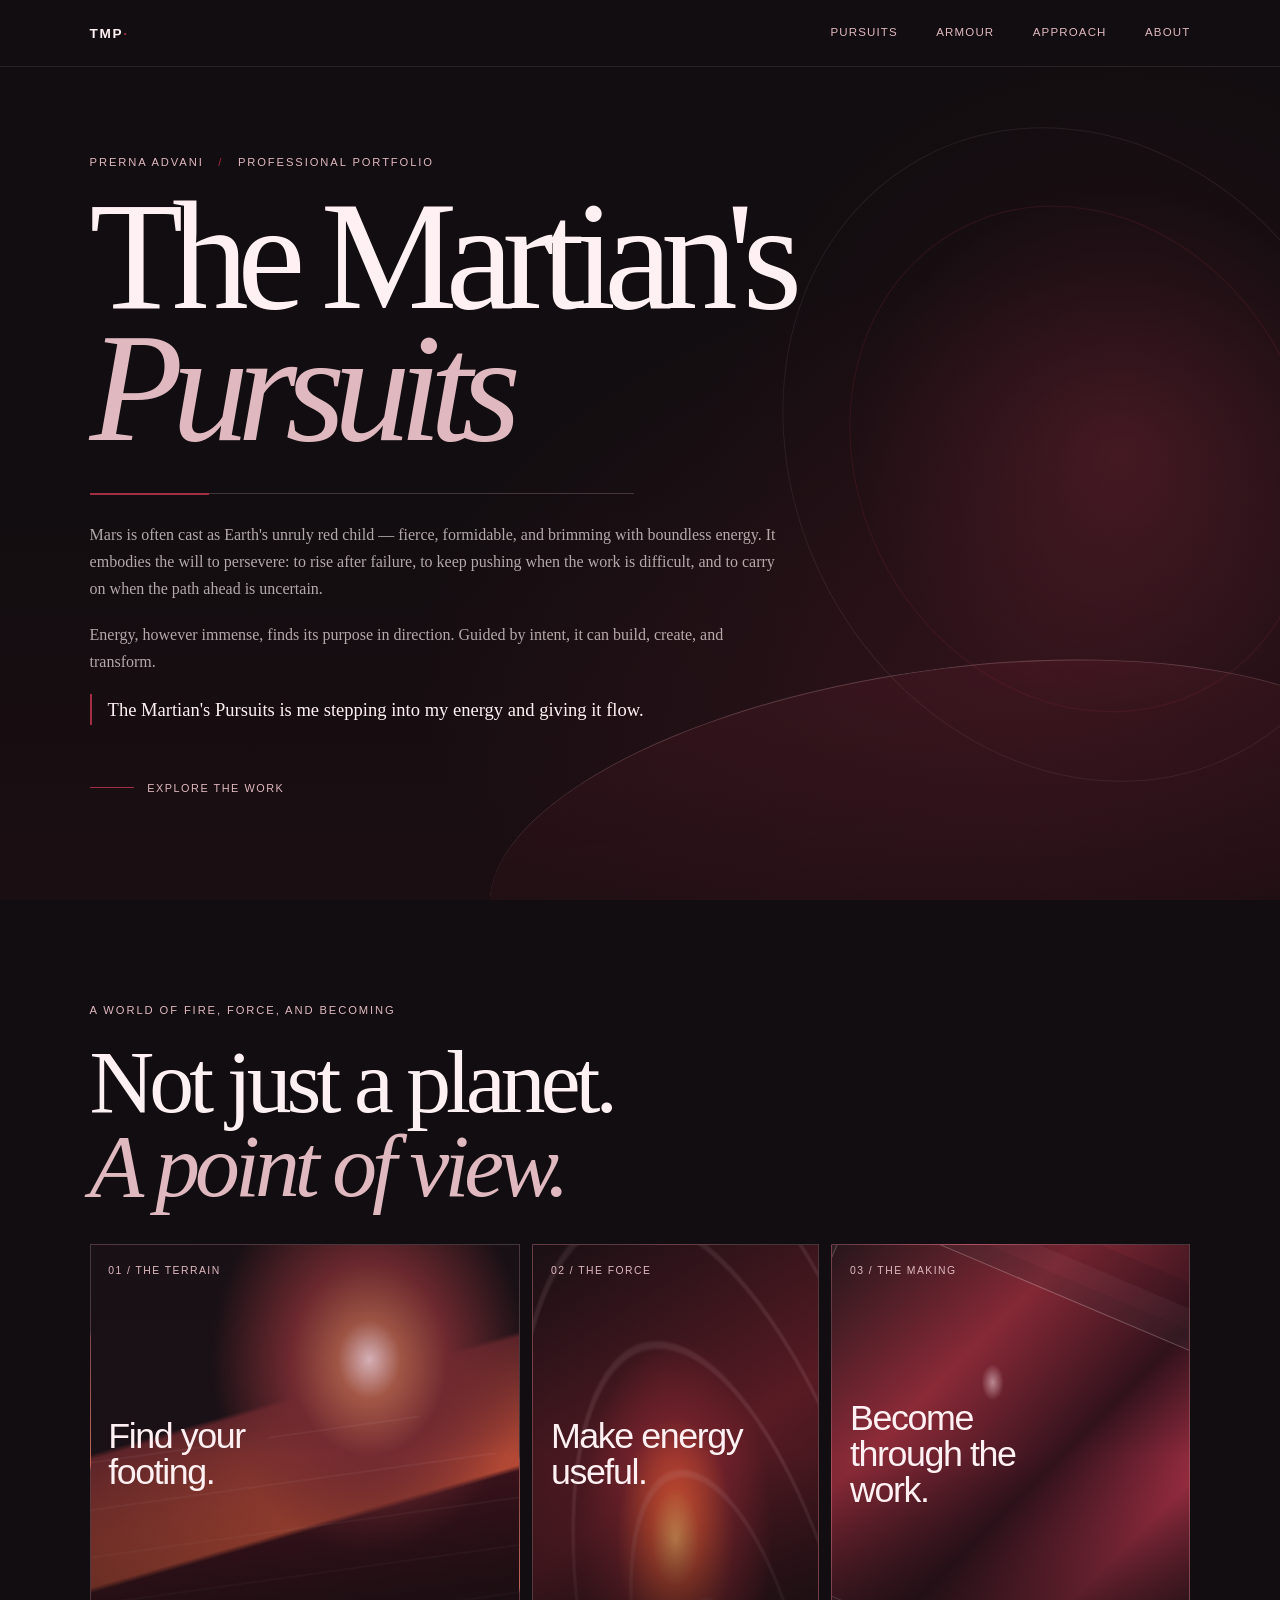
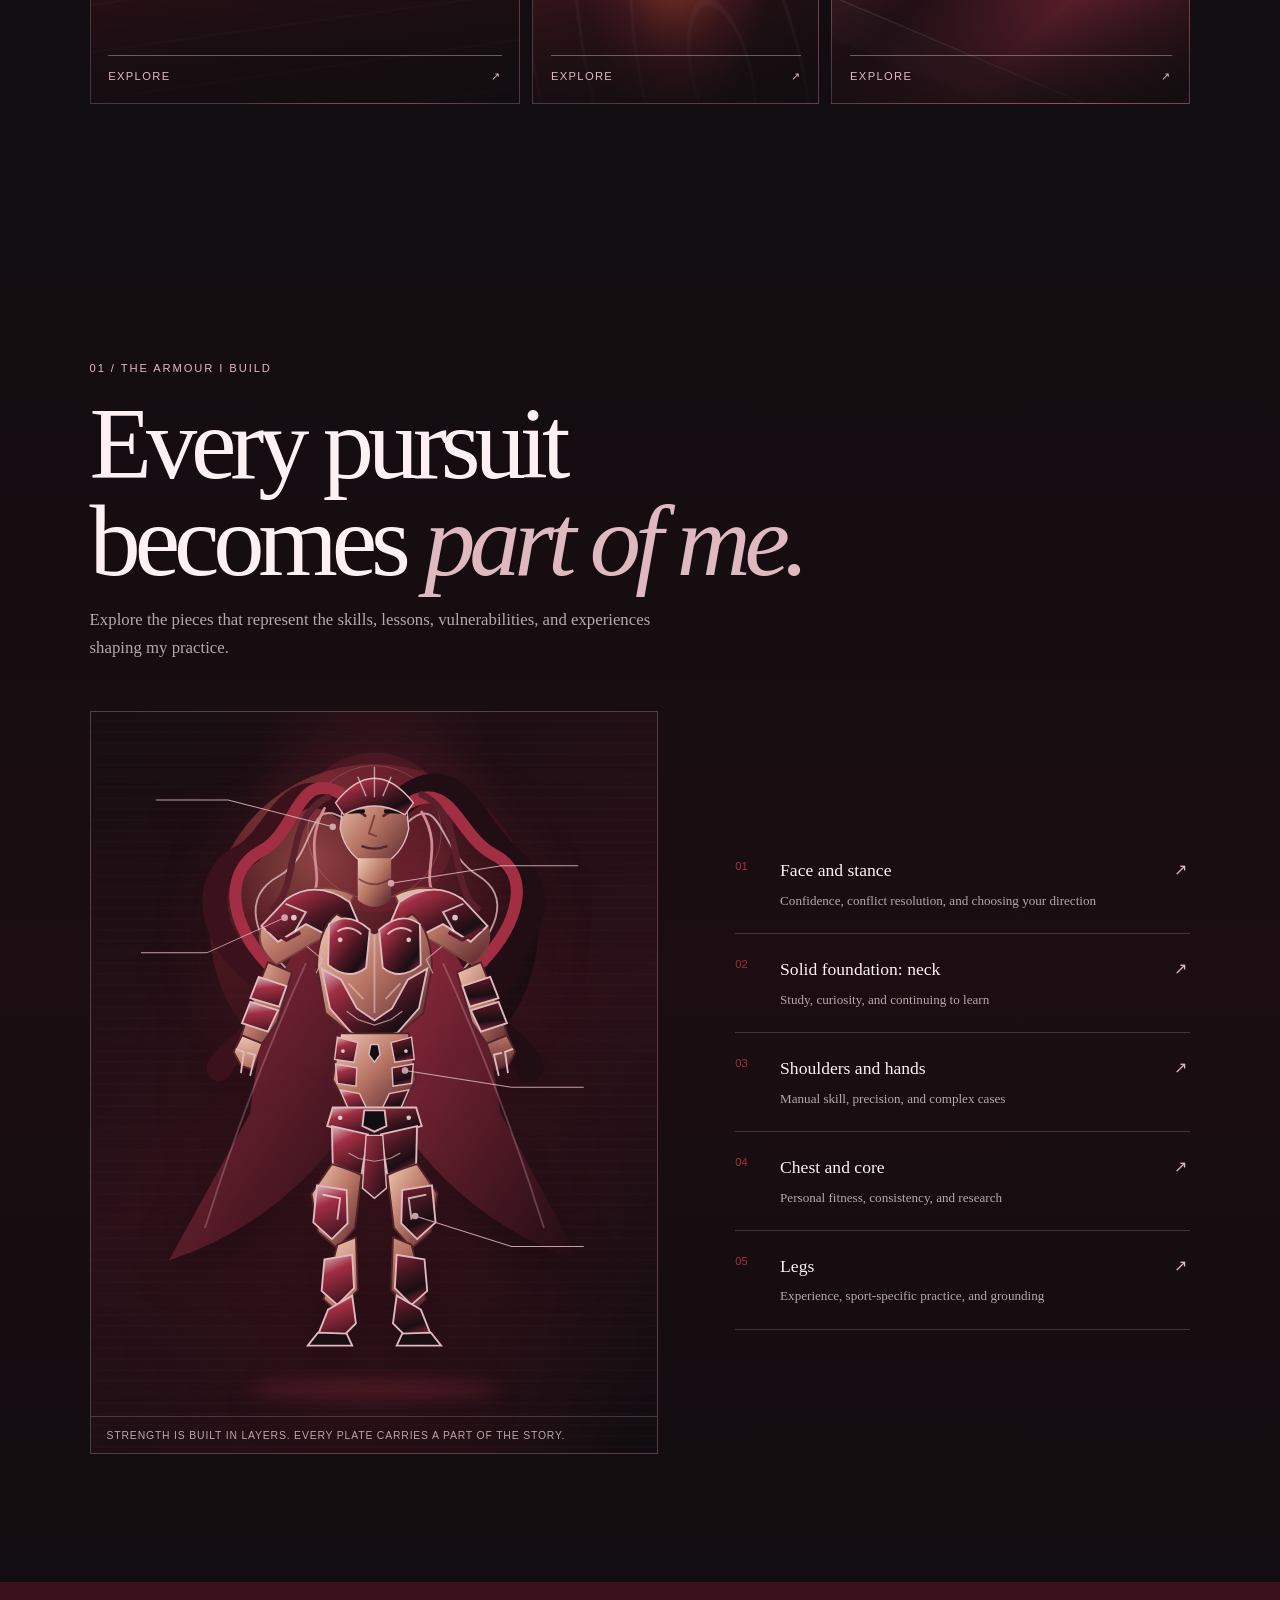
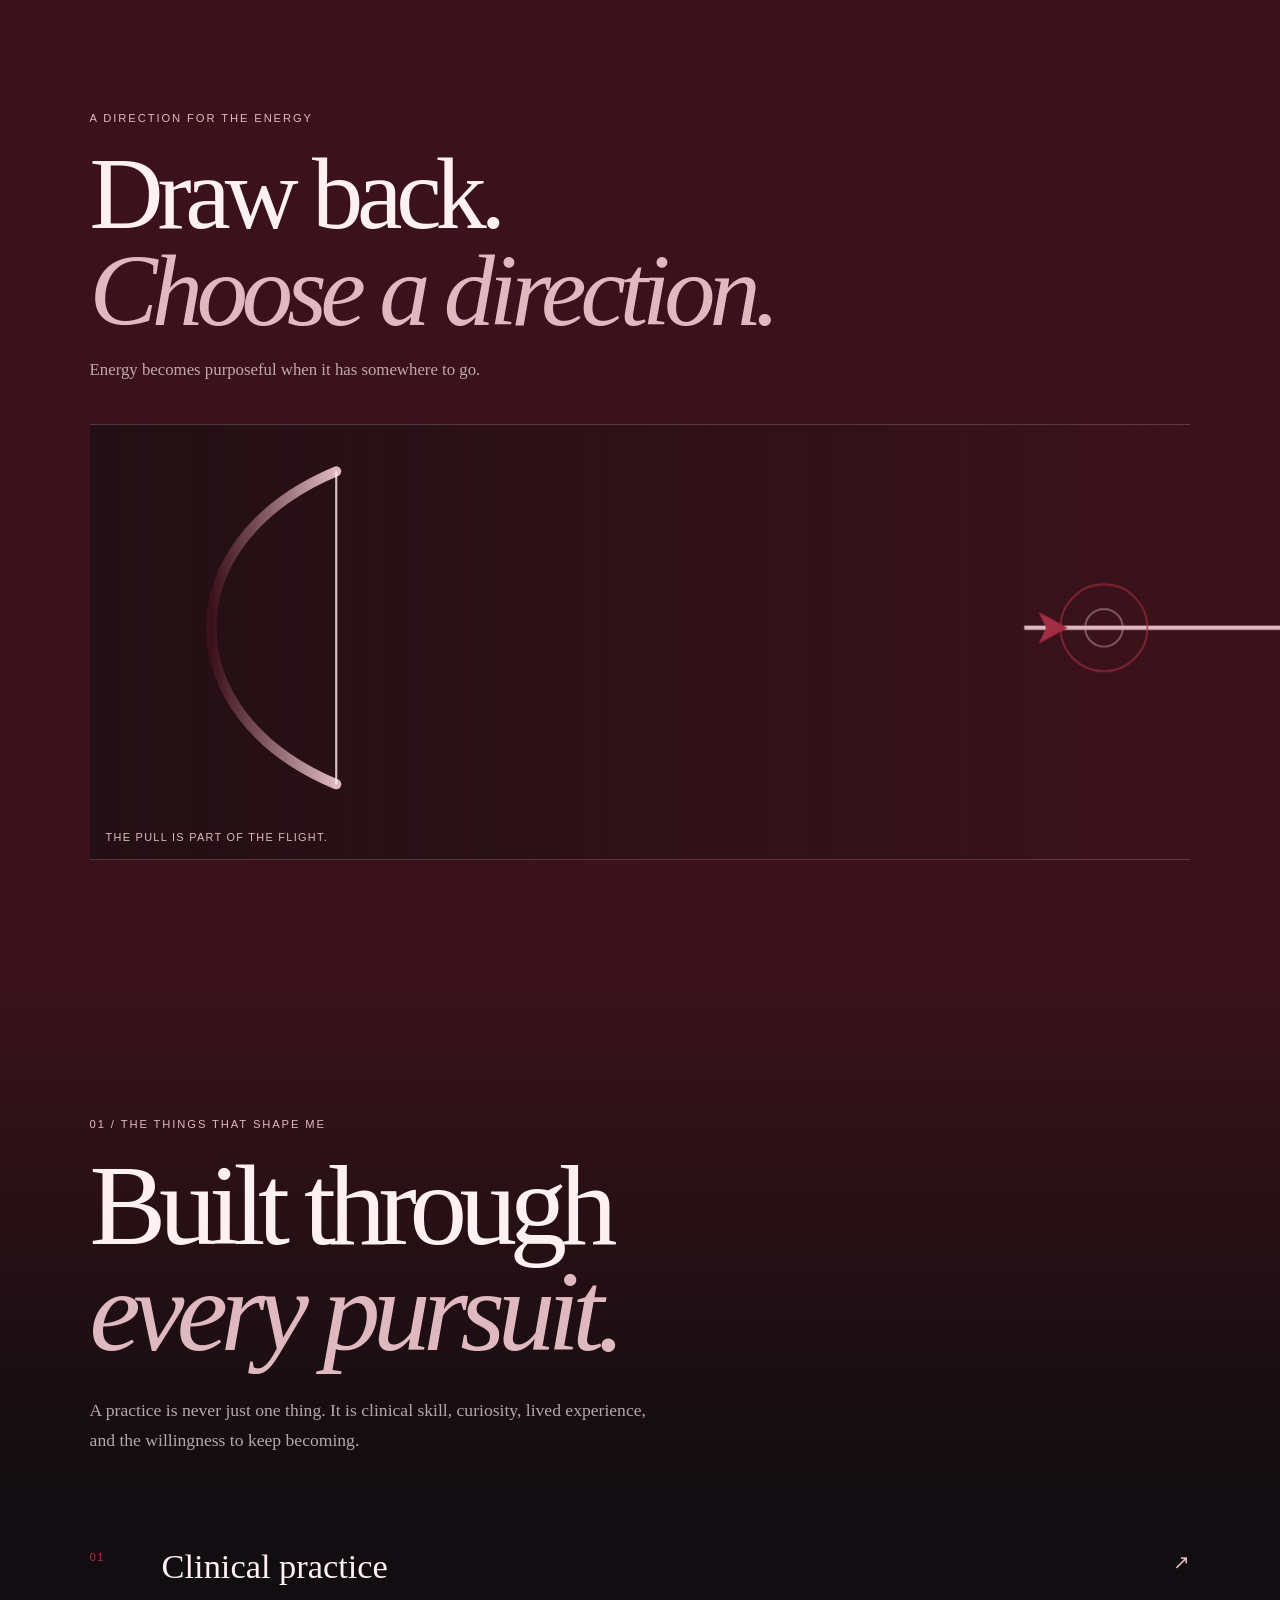
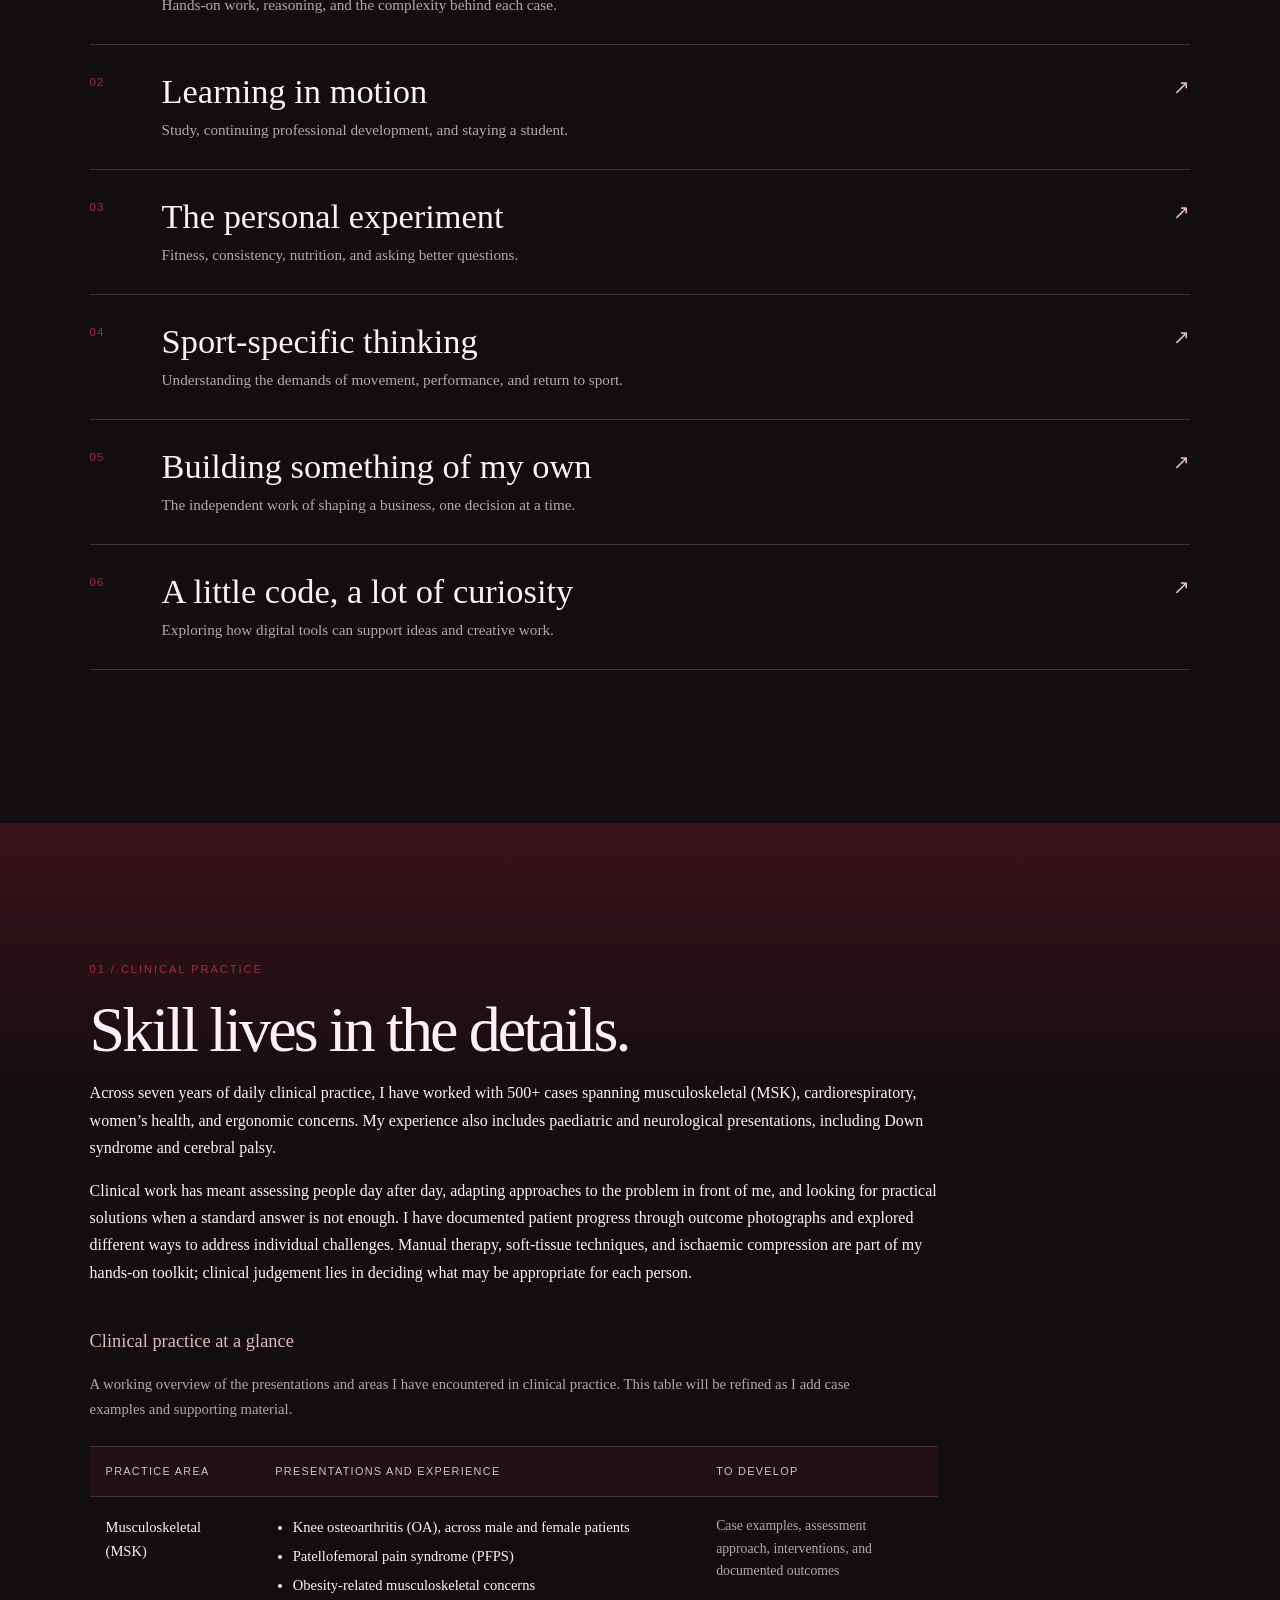
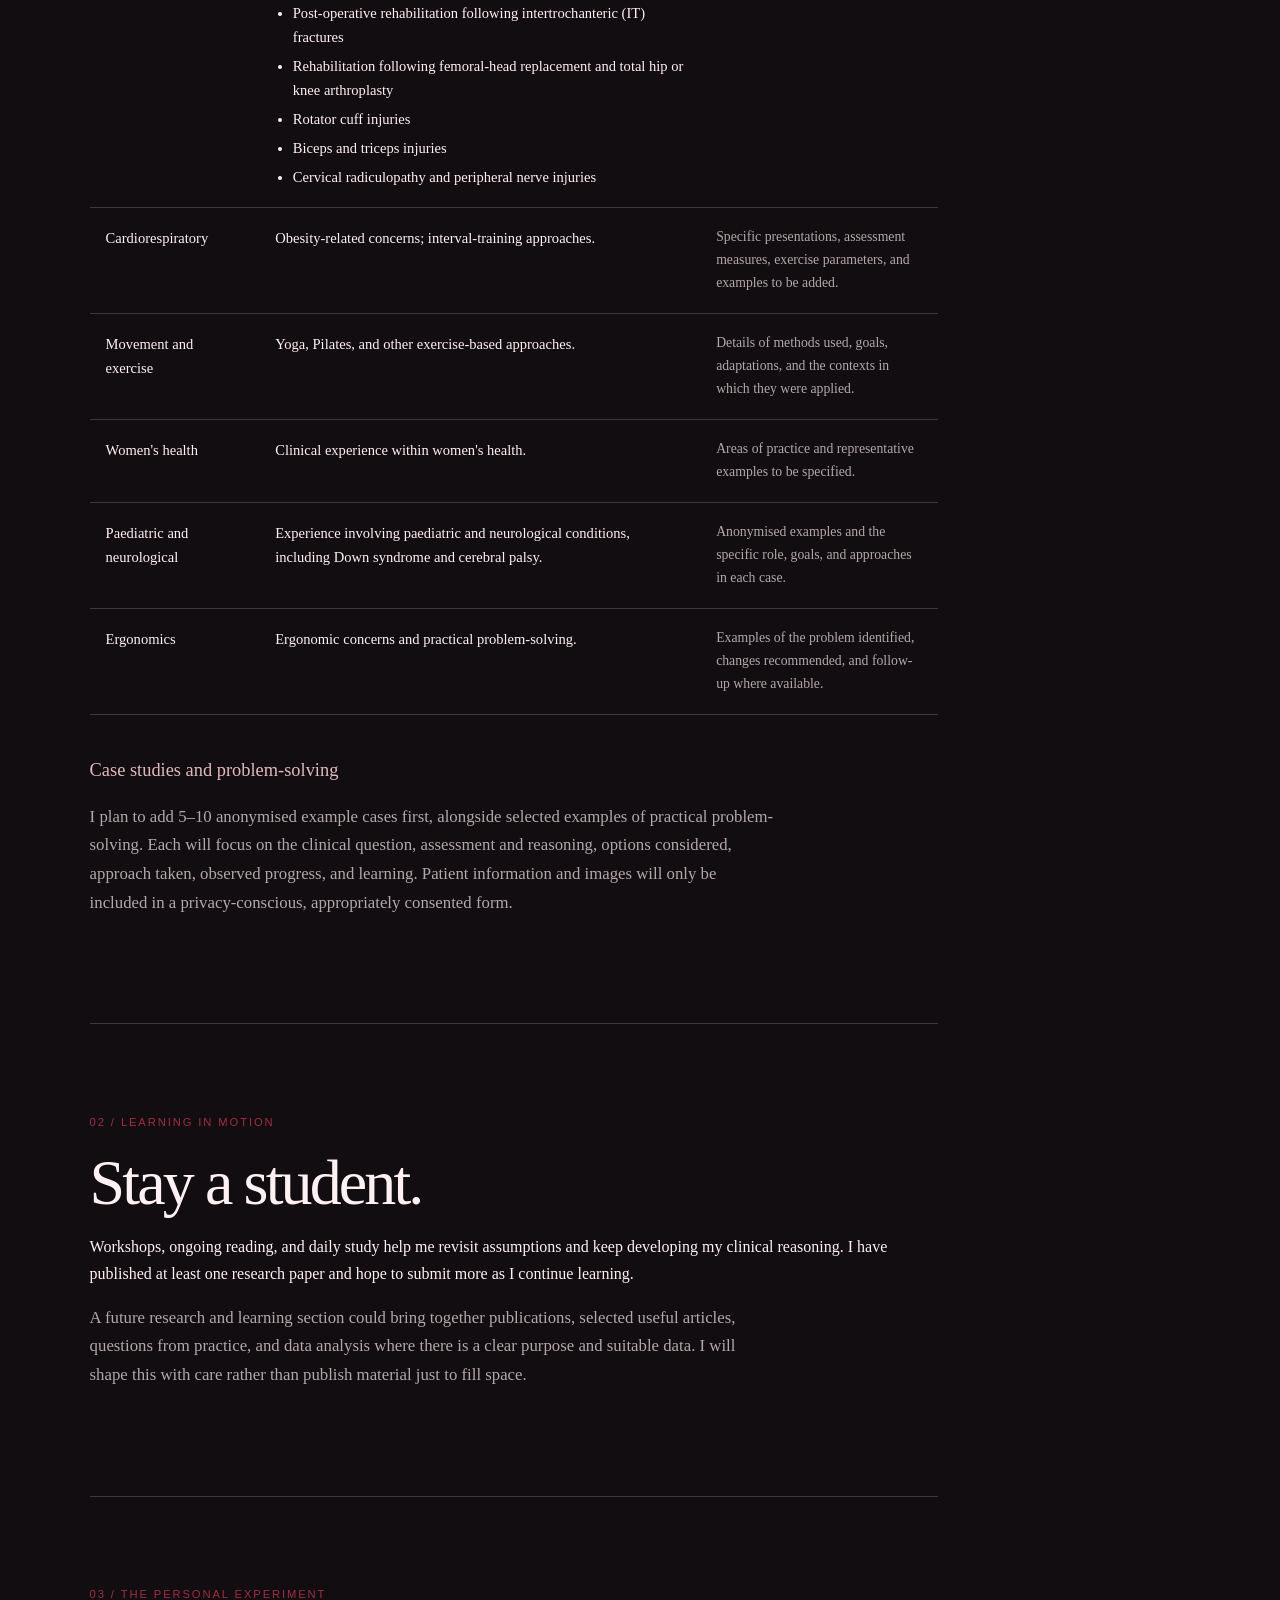
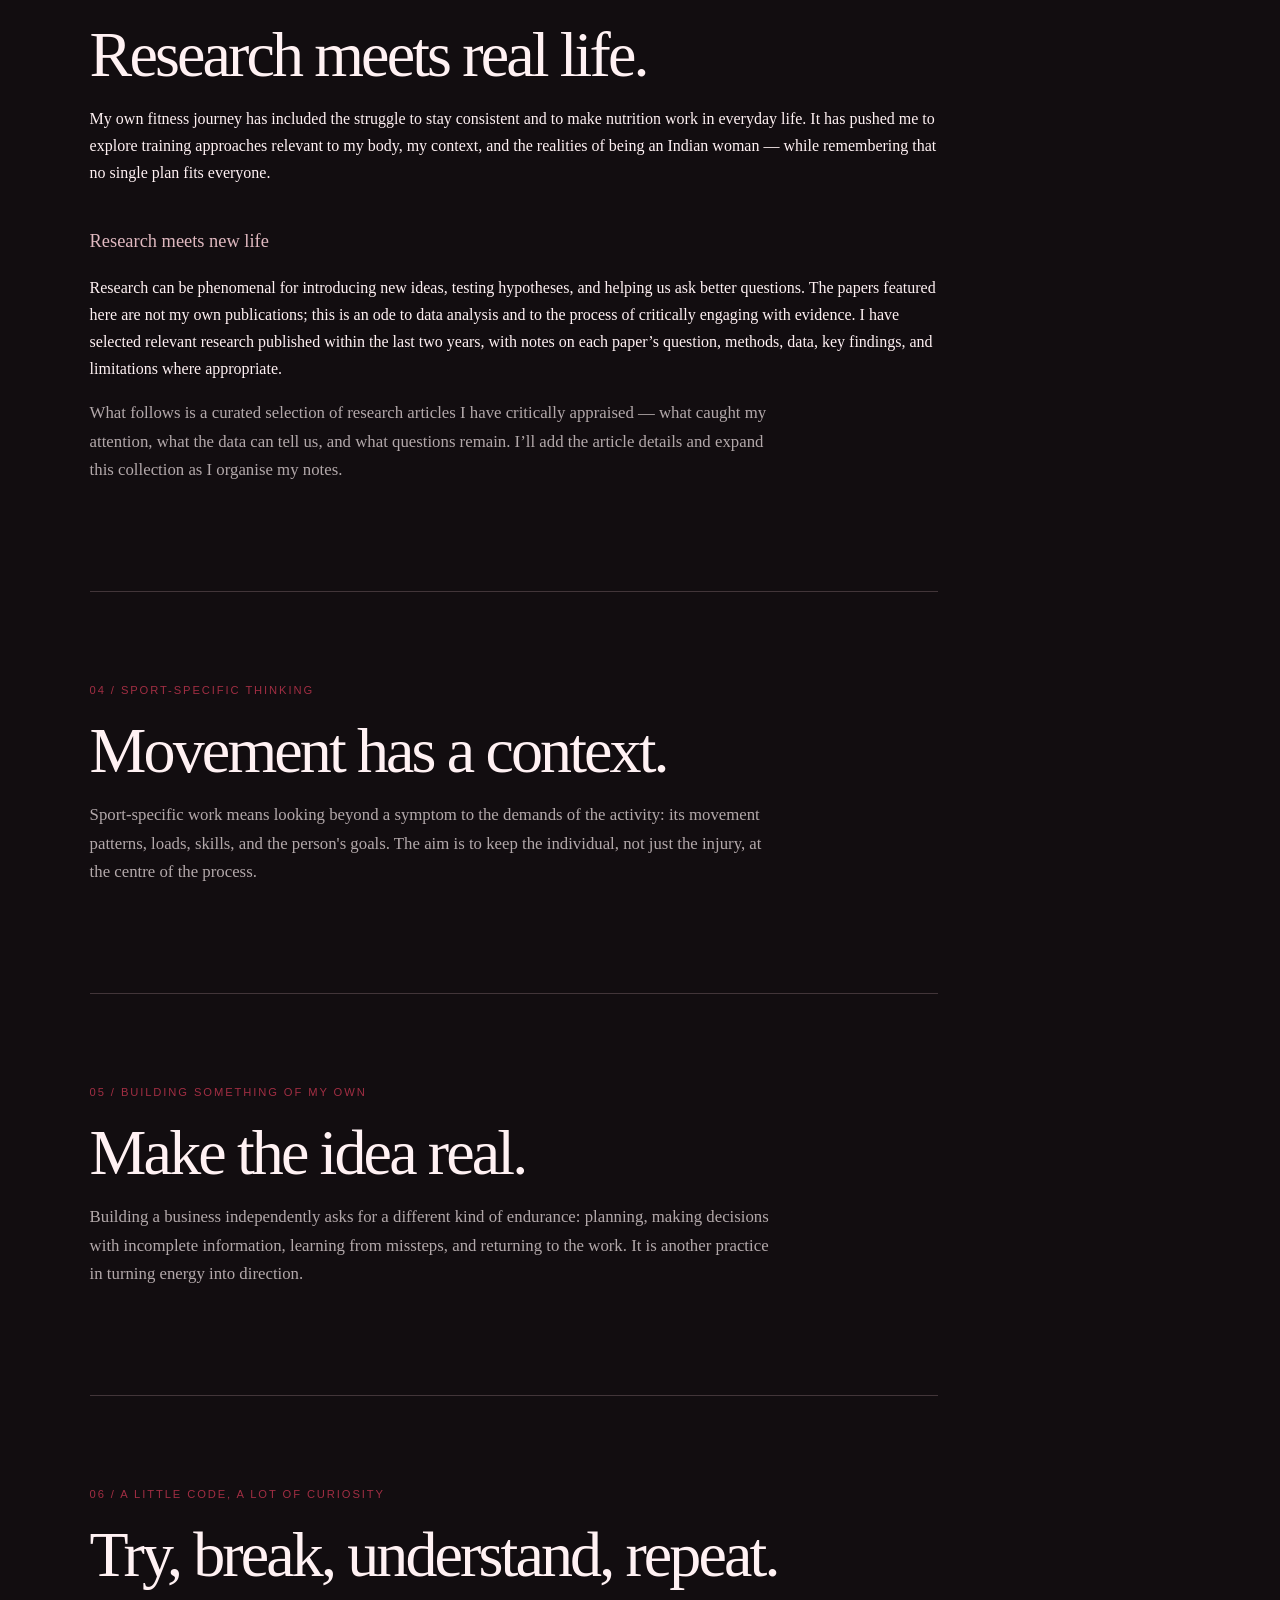
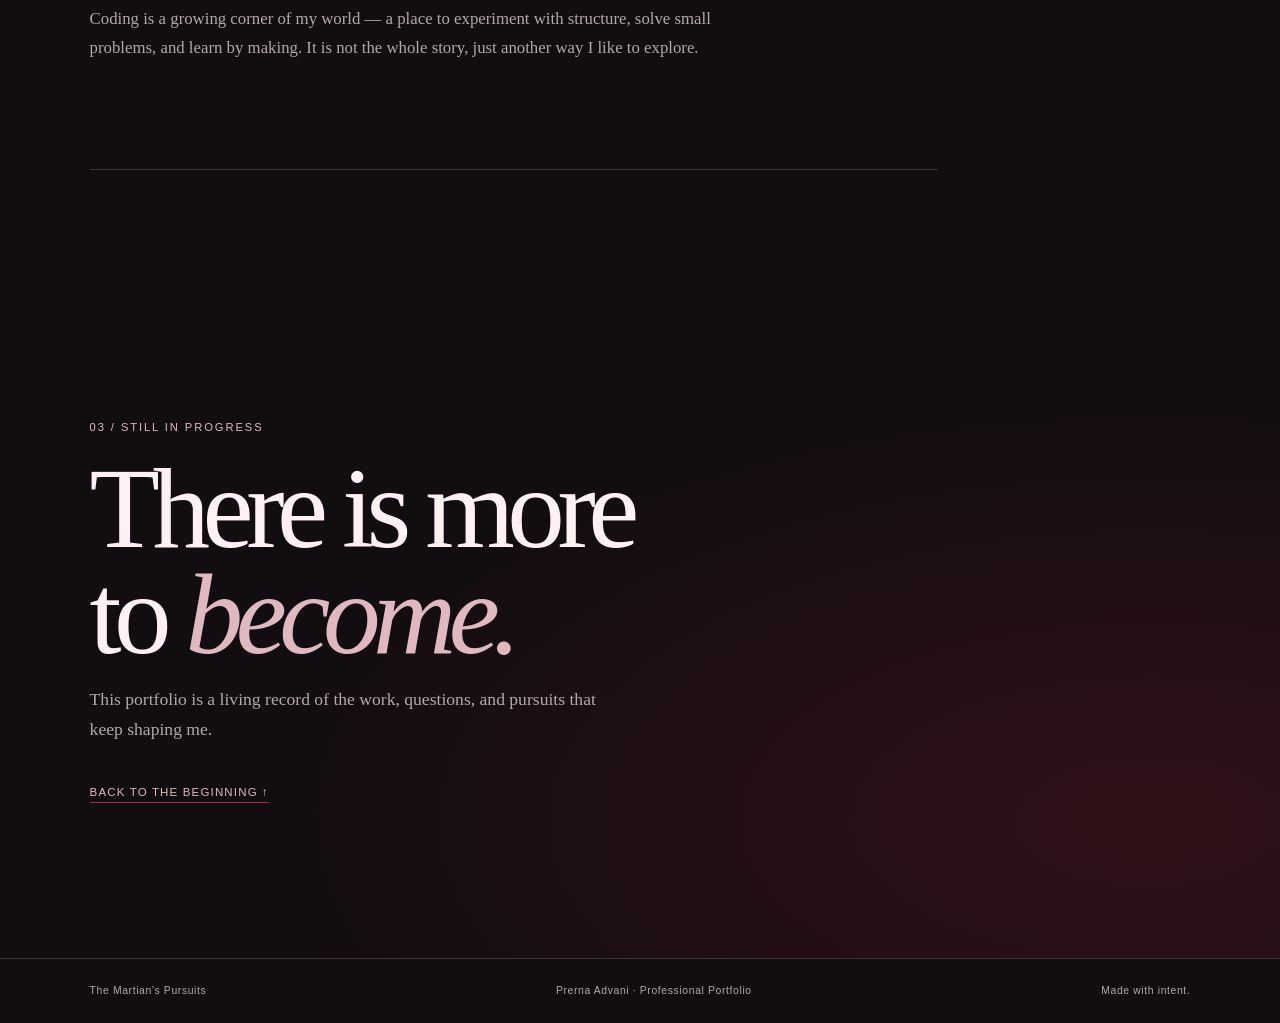
==== commit f9f150ec: "Correct armour order and remove diagram labels" ====
--- a/index.html
+++ b/index.html
@@ -159,18 +159,15 @@
               <path d="M333 387 L448 405 L526 405"/><circle cx="333" cy="387" r="3" fill="#E0B9C0"/>
               <path d="M344 544 L448 577 L526 577"/><circle cx="344" cy="544" r="3" fill="#E0B9C0"/>
             </g>
-            <g fill="#FFF1F3" font-family="Arial, sans-serif" font-size="10" letter-spacing="1.4">
-              <text x="24" y="83">FACE</text><text x="458" y="153">LEARNING</text><text x="24" y="247">HANDS-ON</text><text x="456" y="392">CORE</text><text x="456" y="564">FOUNDATION</text>
-            </g>
           </svg>
           <p class="figure-caption">Strength is built in layers. Every plate carries a part of the story.</p>
         </div>
         <div class="armour-links" aria-label="Explore armour meanings">
-          <a href="#learning"><span>01</span><span><strong>The exposed neck</strong><small>Study, curiosity, and continuing to learn</small></span><b>↗</b></a>
-          <a href="#clinical"><span>02</span><span><strong>Shoulders and hands</strong><small>Manual skill, precision, and complex cases</small></span><b>↗</b></a>
-          <a href="#fitness"><span>03</span><span><strong>Chest and core</strong><small>Personal fitness, consistency, and research</small></span><b>↗</b></a>
-          <a href="#sport"><span>04</span><span><strong>The legs</strong><small>Experience, sport-specific practice, and grounding</small></span><b>↗</b></a>
-          <a href="#building"><span>05</span><span><strong>The face and stance</strong><small>Confidence, conflict resolution, and building independently</small></span><b>↗</b></a>
+          <a href="#building"><span>01</span><span><strong>Face and stance</strong><small>Confidence, conflict resolution, and choosing your direction</small></span><b>↗</b></a>
+          <a href="#learning"><span>02</span><span><strong>Solid foundation: neck</strong><small>Study, curiosity, and continuing to learn</small></span><b>↗</b></a>
+          <a href="#clinical"><span>03</span><span><strong>Shoulders and hands</strong><small>Manual skill, precision, and complex cases</small></span><b>↗</b></a>
+          <a href="#fitness"><span>04</span><span><strong>Chest and core</strong><small>Personal fitness, consistency, and research</small></span><b>↗</b></a>
+          <a href="#sport"><span>05</span><span><strong>Legs</strong><small>Experience, sport-specific practice, and grounding</small></span><b>↗</b></a>
         </div>
       </div>
     </section>
--- a/style.css
+++ b/style.css
@@ -183,3 +183,57 @@
   .armour-figure { max-width: 38rem; margin-inline: auto; }
   .armour-art { max-height: none; }
 }
+
+
+/* The three Mars panels are navigational image-cards */
+.mars-panel-link { color: var(--cream, #FFF1F3); text-decoration: none; cursor: pointer; }
+.mars-panel-link:visited { color: var(--cream, #FFF1F3); }
+.mars-panel-link .panel-caption { color: #FFF1F3; }
+.panel-open { position: relative; z-index: 1; display: flex; justify-content: space-between; align-items: center; margin-top: 1.5rem; padding-top: .7rem; border-top: 1px solid rgba(255,241,243,.35); color: #E0B9C0; font-family: var(--sans); font-size: .7rem; letter-spacing: .12em; text-transform: uppercase; }
+.mars-panel-link:hover { border-color: rgba(255,241,243,.7); transform: translateY(-3px); }
+.mars-panel-link:hover .panel-open span { transform: translate(3px,-2px); }
+.panel-open span { display: inline-block; transition: transform .2s ease; }
+.mars-panel-link:focus-visible { outline: 2px solid #E0B9C0; outline-offset: 4px; }
+@media (prefers-reduced-motion: reduce) { .mars-panel-link { transition: none; } }
+
+
+/* Strength & conditioning destination pages */
+.journey-page { background: #120D10; }
+.journey-hero { padding-top: clamp(5rem, 11vw, 10rem); padding-bottom: clamp(3rem, 7vw, 6rem); position: relative; overflow: hidden; }
+.journey-hero::after { content: ""; position: absolute; z-index: -1; width: min(60vw, 760px); aspect-ratio: 1; right: -12%; top: 0; border-radius: 50%; background: radial-gradient(circle, rgba(161,46,67,.24), transparent 68%); }
+.journey-hero h1 { max-width: 12ch; margin: 1.4rem 0; font-size: clamp(3.5rem, 9vw, 8rem); line-height: .92; letter-spacing: -.065em; font-weight: 400; }
+.journey-hero h1 em, .journey-content h2 em { color: #E0B9C0; font-family: var(--serif, Georgia, serif); font-weight: 400; }
+.journey-lede { max-width: 650px; font-size: clamp(1.15rem, 2.2vw, 1.55rem); line-height: 1.55; color: #E0B9C0; }
+.journey-rule { margin-top: 3rem; width: 100%; height: 1px; background: linear-gradient(90deg, #A12E43, rgba(224,185,192,.2), transparent); }
+.journey-content { padding-top: clamp(2rem, 5vw, 5rem); padding-bottom: clamp(4rem, 8vw, 7rem); }
+.journey-intro-grid { display: grid; grid-template-columns: .32fr 1fr; gap: clamp(1.5rem, 5vw, 5rem); margin-bottom: clamp(3rem, 7vw, 6rem); }
+.journey-index { color: #A12E43; font-size: clamp(2.5rem, 5vw, 4.5rem); line-height: .9; margin: 0; }
+.journey-index span { display: block; margin-top: .8rem; color: #E0B9C0; font: .7rem var(--sans, Arial, sans-serif); letter-spacing: .14em; text-transform: uppercase; }
+.journey-content h2 { max-width: 15ch; font-size: clamp(2.3rem, 5.5vw, 5rem); line-height: 1; letter-spacing: -.05em; font-weight: 400; margin: 0 0 1.5rem; }
+.journey-content p { line-height: 1.8; color: #D9C8CB; }
+.journey-intro-grid > div > p { max-width: 760px; font-size: clamp(1rem, 1.5vw, 1.18rem); }
+.journey-card-grid { display: grid; grid-template-columns: repeat(3,minmax(0,1fr)); gap: 1rem; }
+.journey-card { padding: clamp(1.2rem, 2.4vw, 2rem); min-height: 250px; border: 1px solid rgba(224,185,192,.22); background: linear-gradient(145deg, rgba(161,46,67,.12), rgba(18,13,16,.2)); }
+.journey-card .card-index { color: #A12E43; font-size: .72rem; letter-spacing: .12em; }
+.journey-card h3, .journey-steps h3 { margin: 1.6rem 0 .8rem; font-size: clamp(1.3rem, 2vw, 1.8rem); font-weight: 400; color: #FFF1F3; }
+.journey-card p { font-size: .94rem; margin-bottom: 0; }
+.journey-quote { max-width: 900px; margin: clamp(4rem, 9vw, 8rem) auto; padding: 0 0 0 clamp(1.2rem, 4vw, 3rem); border-left: 2px solid #A12E43; font: italic clamp(1.8rem, 4.5vw, 3.7rem)/1.18 var(--serif, Georgia, serif); color: #FFF1F3; }
+.journey-note { max-width: 800px; font-size: .85rem; color: #BBA7AC !important; }
+.journey-steps { border-top: 1px solid rgba(224,185,192,.25); }
+.journey-steps article { display: grid; grid-template-columns: 70px 1fr; gap: 1.5rem; padding: 1.8rem 0; border-bottom: 1px solid rgba(224,185,192,.2); }
+.step-no { color: #A12E43; font-size: 1rem; padding-top: 1.7rem; }
+.journey-steps h3 { margin-top: 1.4rem; }
+.journey-steps p { max-width: 850px; margin-bottom: .2rem; }
+.journey-next { padding-top: 2rem; padding-bottom: 5rem; border-top: 1px solid rgba(224,185,192,.2); }
+.journey-next-links { display: grid; grid-template-columns: repeat(3,minmax(0,1fr)); gap: .75rem; margin: 1.5rem 0 3rem; }
+.journey-next-links a { display: flex; flex-direction: column; gap: 1rem; padding: 1.2rem; border: 1px solid rgba(224,185,192,.22); text-decoration: none; color: #E0B9C0; font-size: .72rem; letter-spacing: .1em; text-transform: uppercase; }
+.journey-next-links a span { color: #FFF1F3; font: 1.1rem var(--serif, Georgia, serif); letter-spacing: 0; text-transform: none; }
+.journey-next-links a:hover { background: rgba(161,46,67,.13); border-color: #A12E43; }
+@media(max-width:720px) {
+ .journey-intro-grid { grid-template-columns: 1fr; gap: 1.2rem; }
+ .journey-index { font-size: 2.5rem; }
+ .journey-card-grid { grid-template-columns: 1fr; }
+ .journey-card { min-height: 0; }
+ .journey-next-links { grid-template-columns: 1fr; }
+ .journey-steps article { grid-template-columns: 38px 1fr; gap: .7rem; }
+}
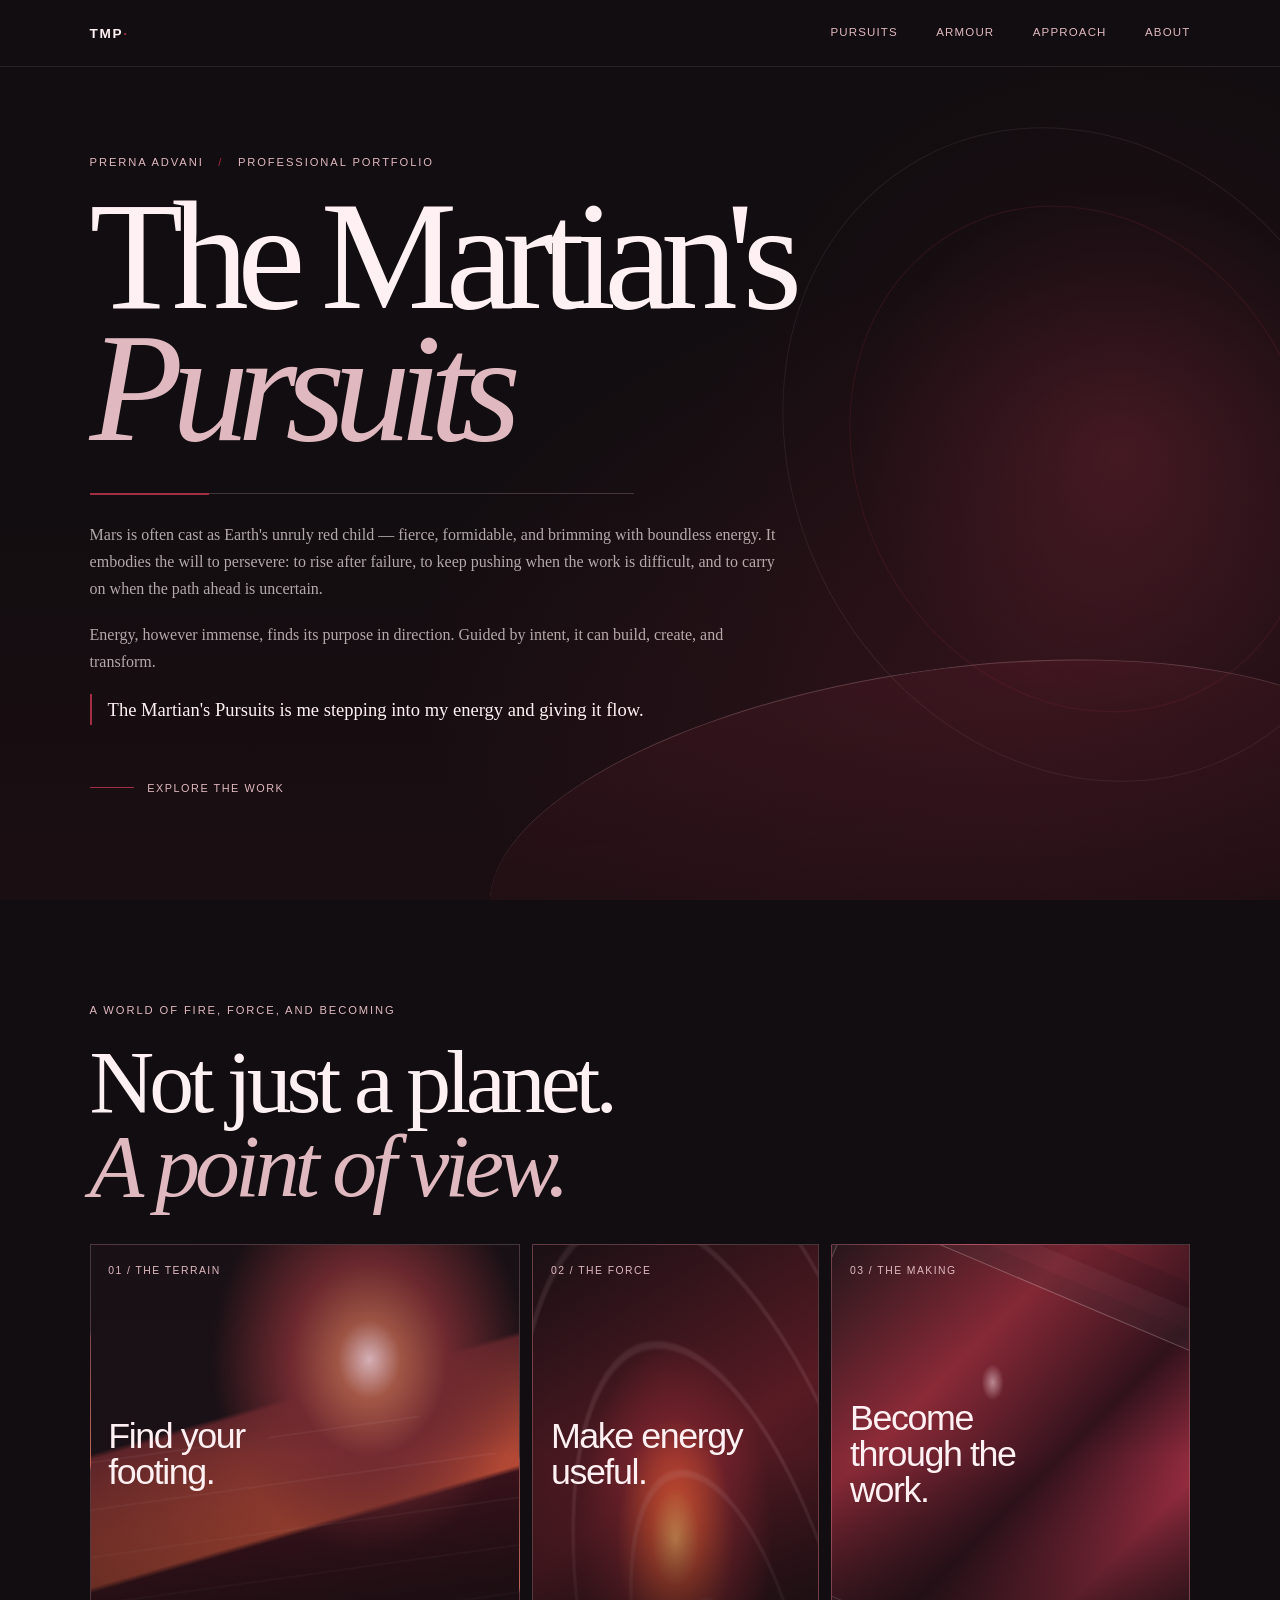
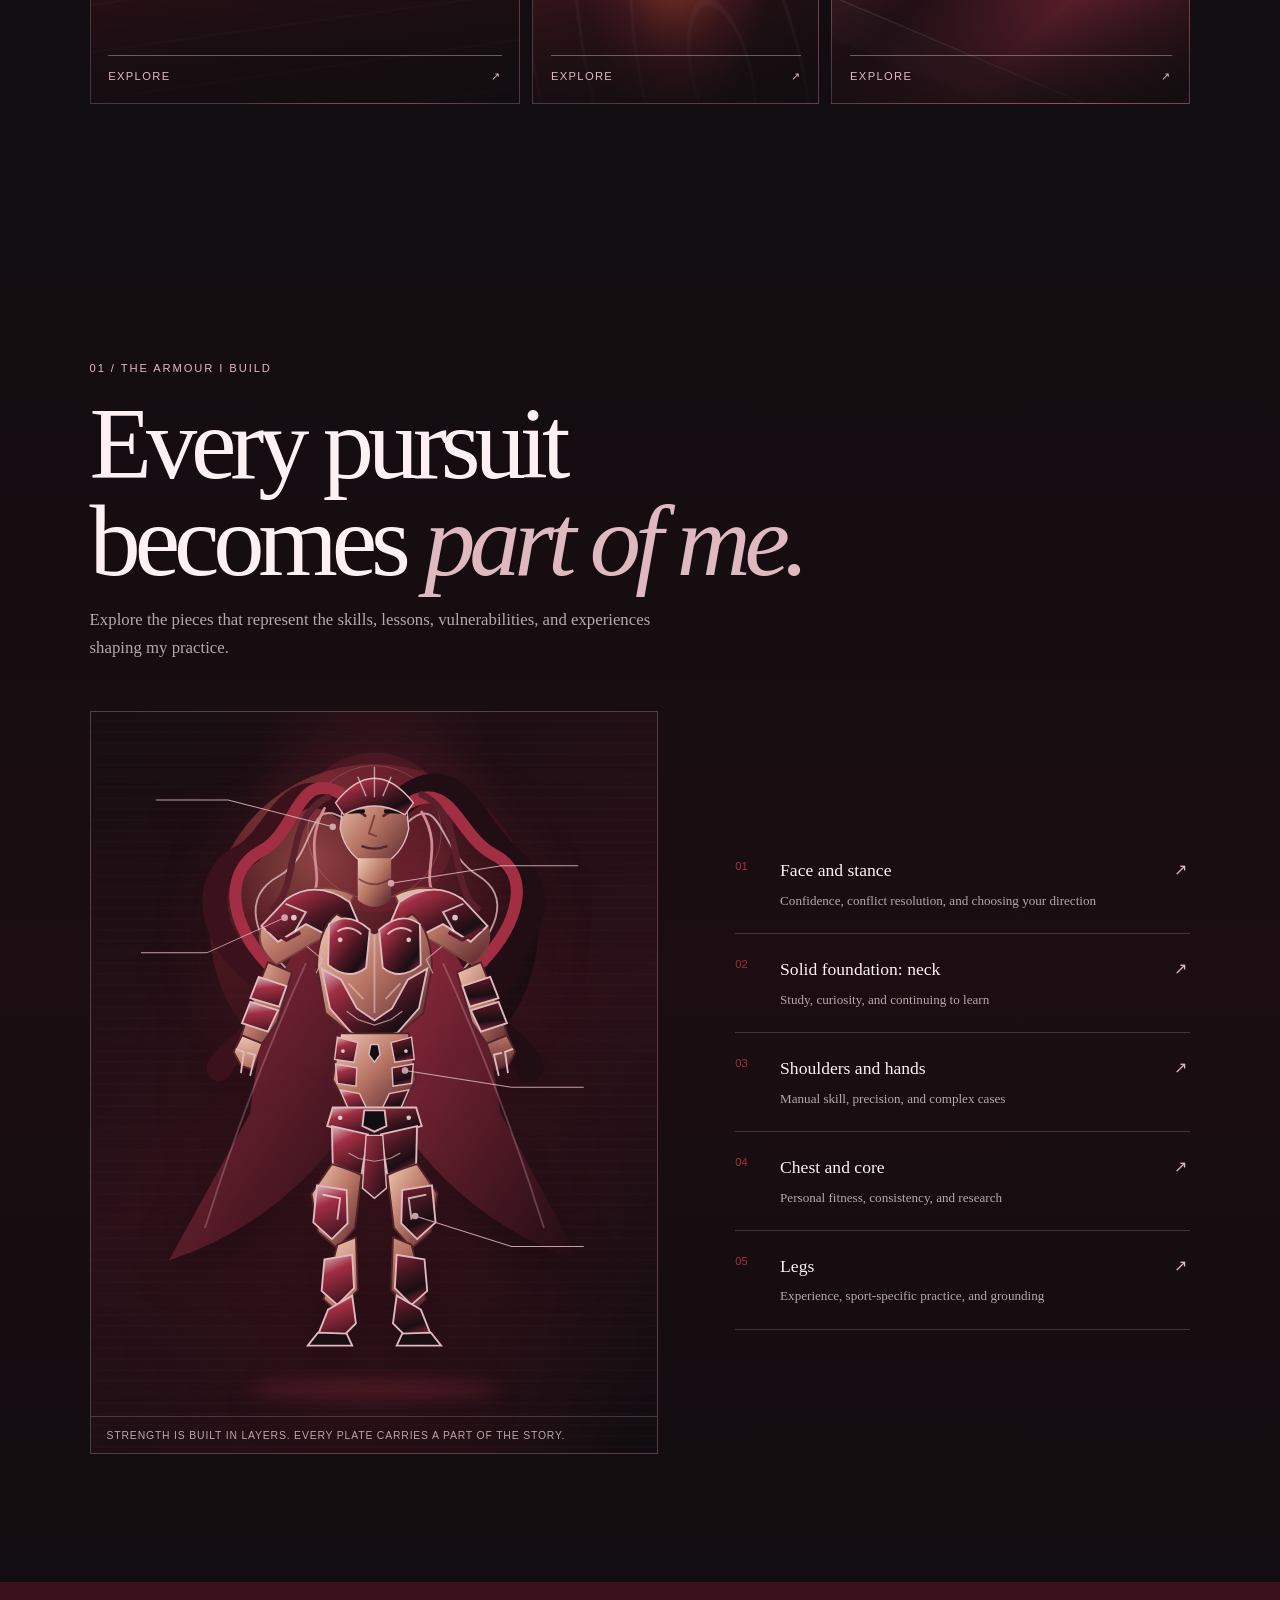
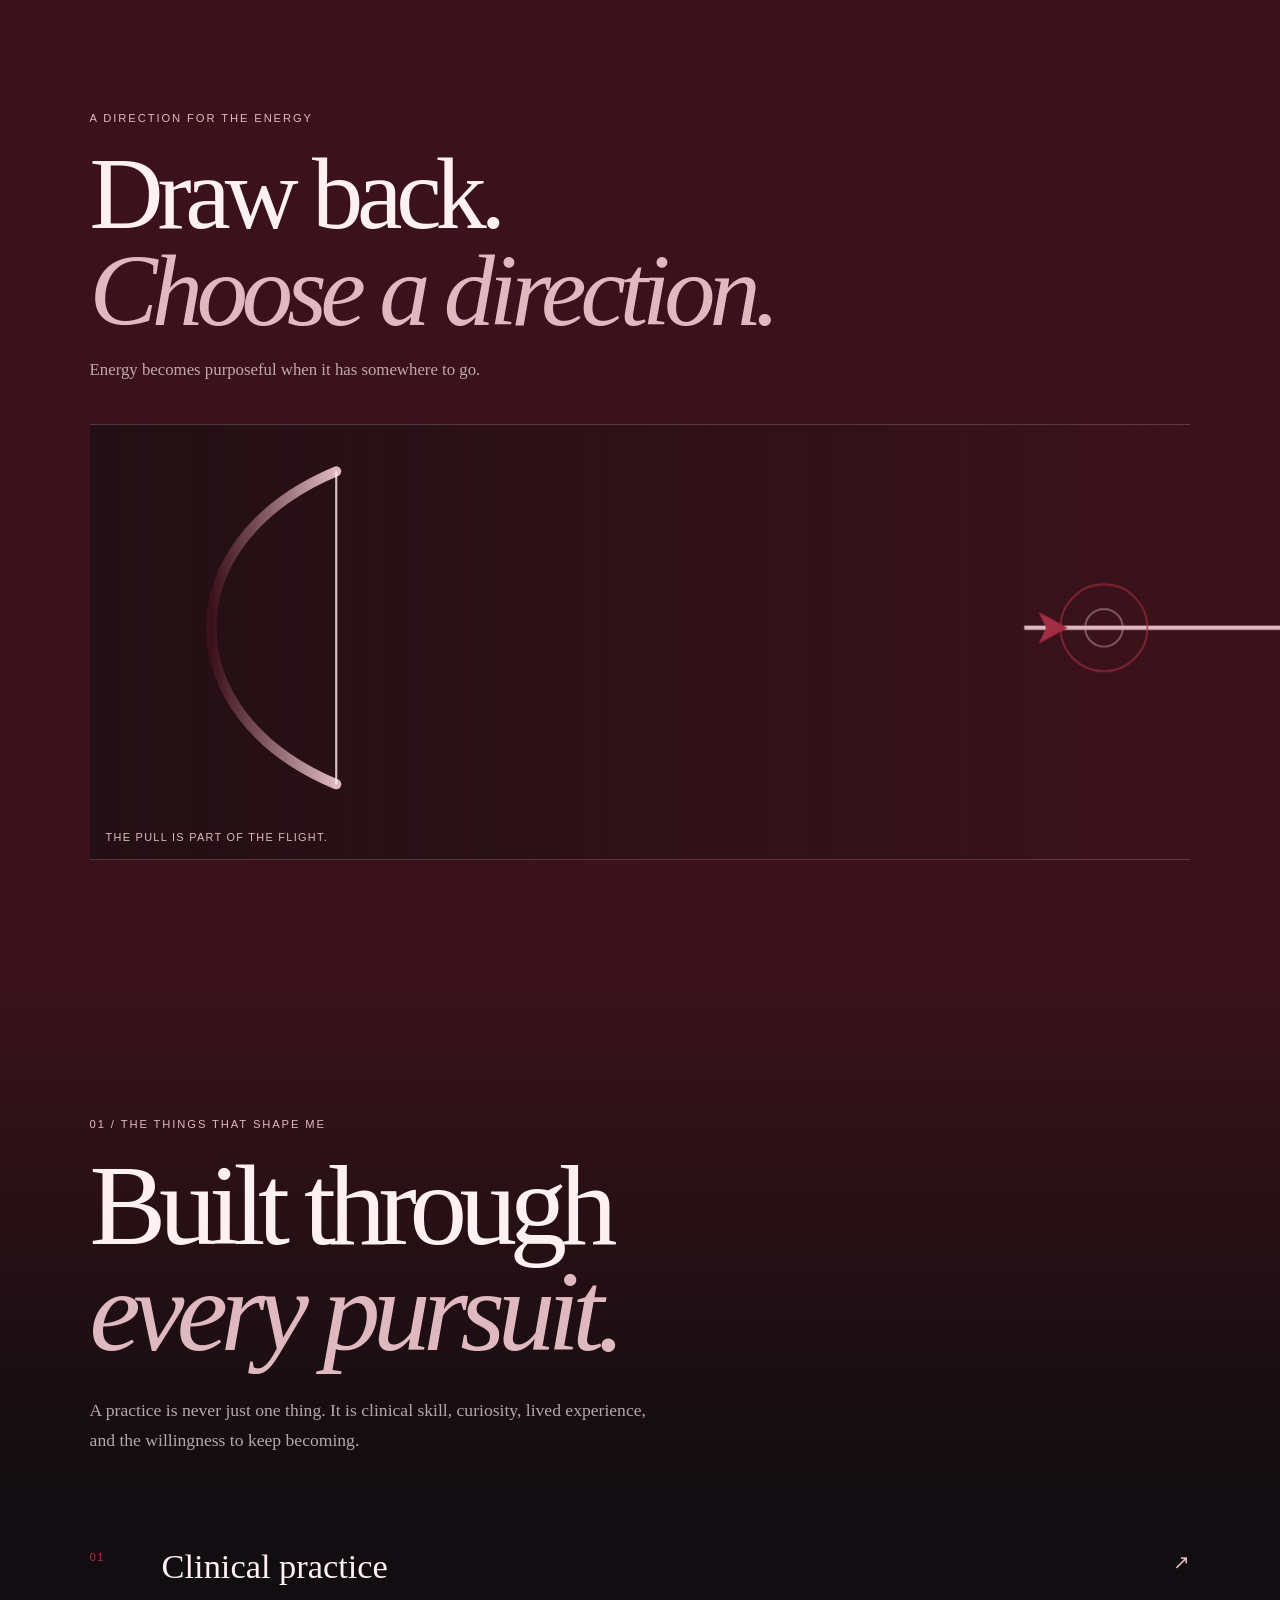
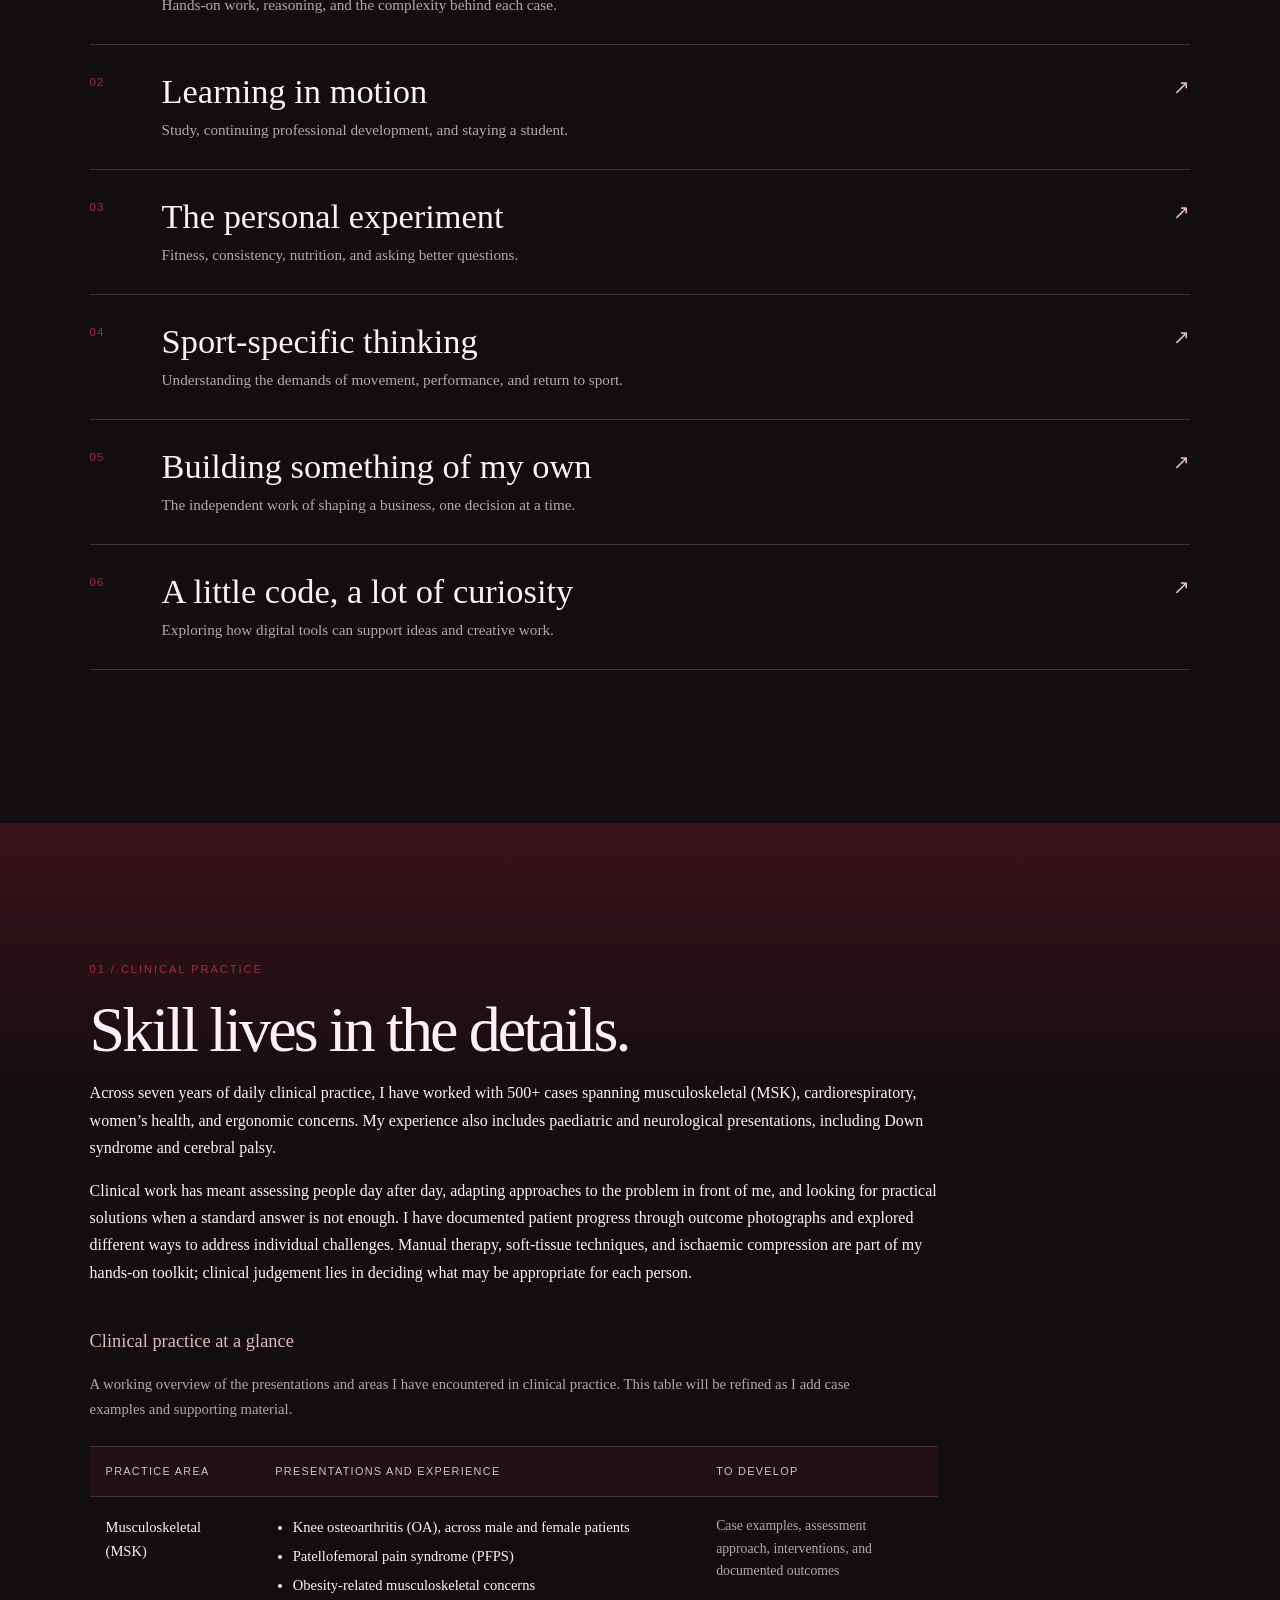
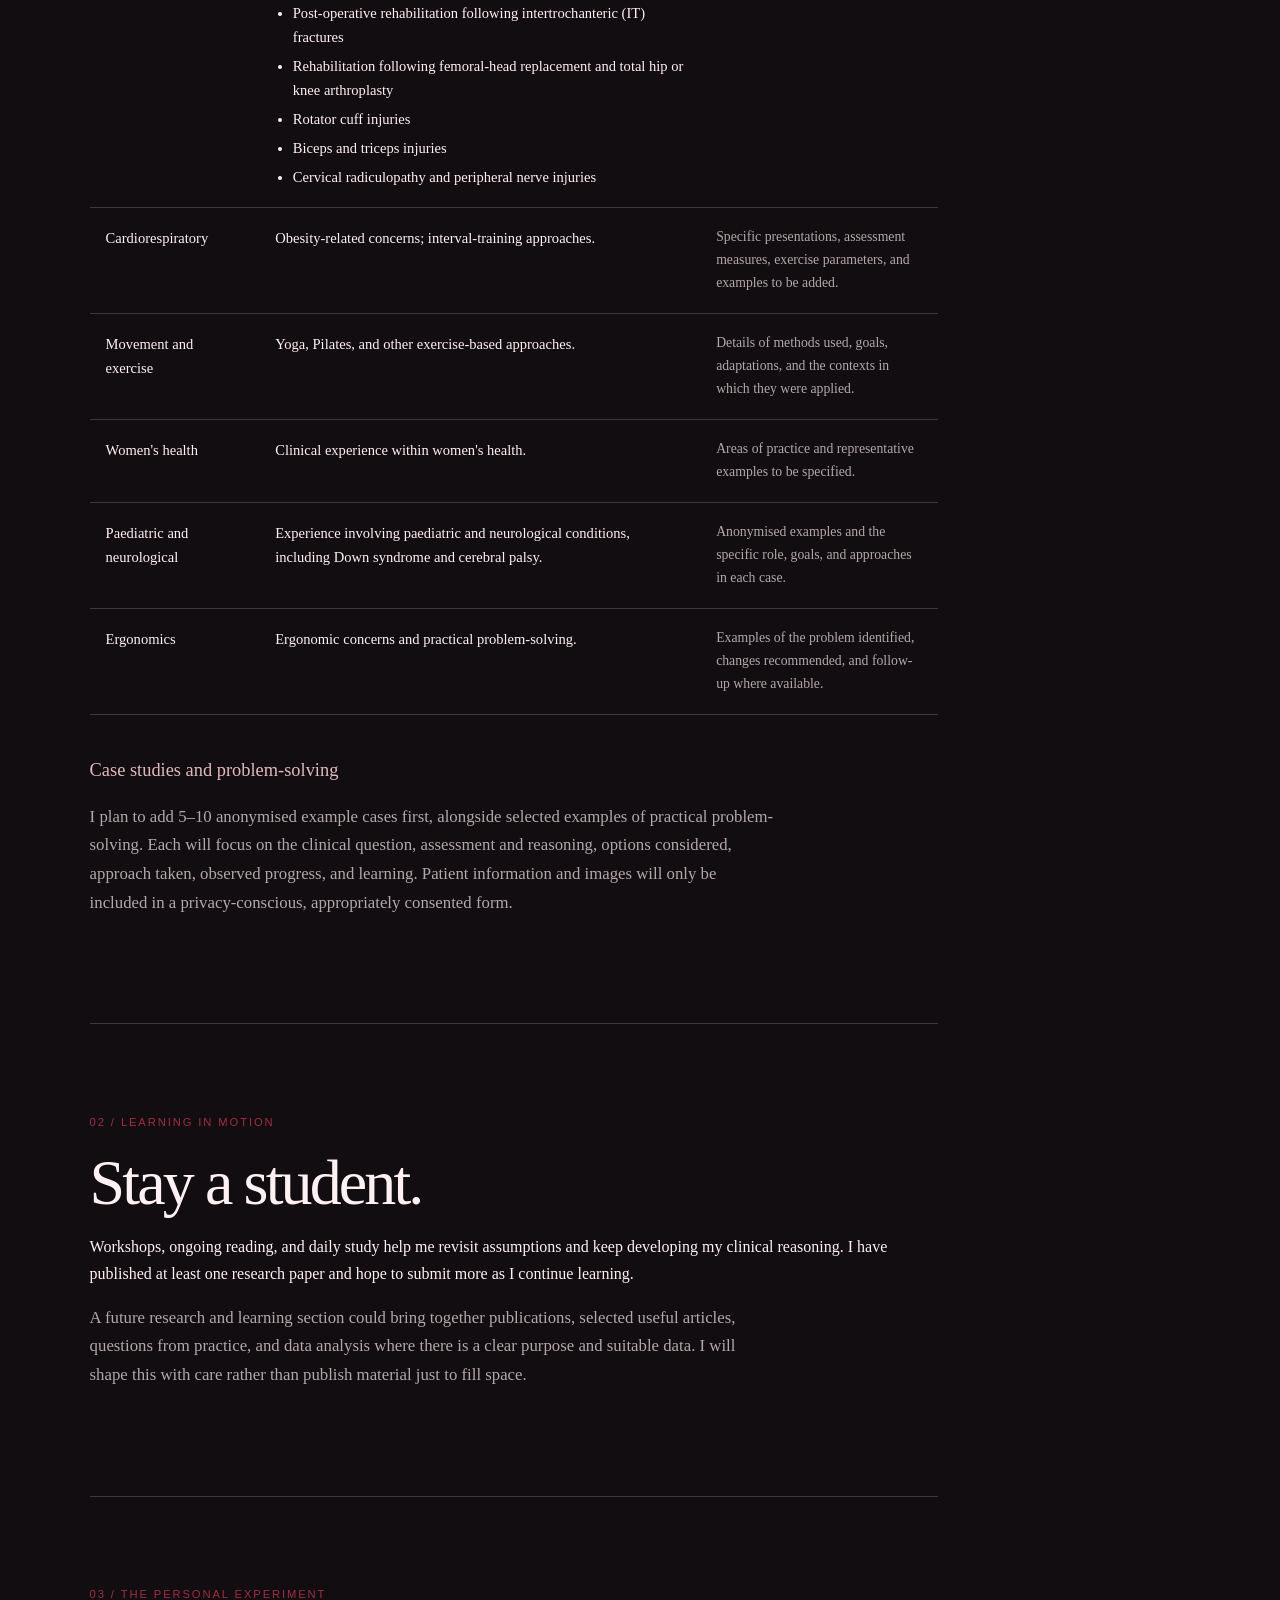
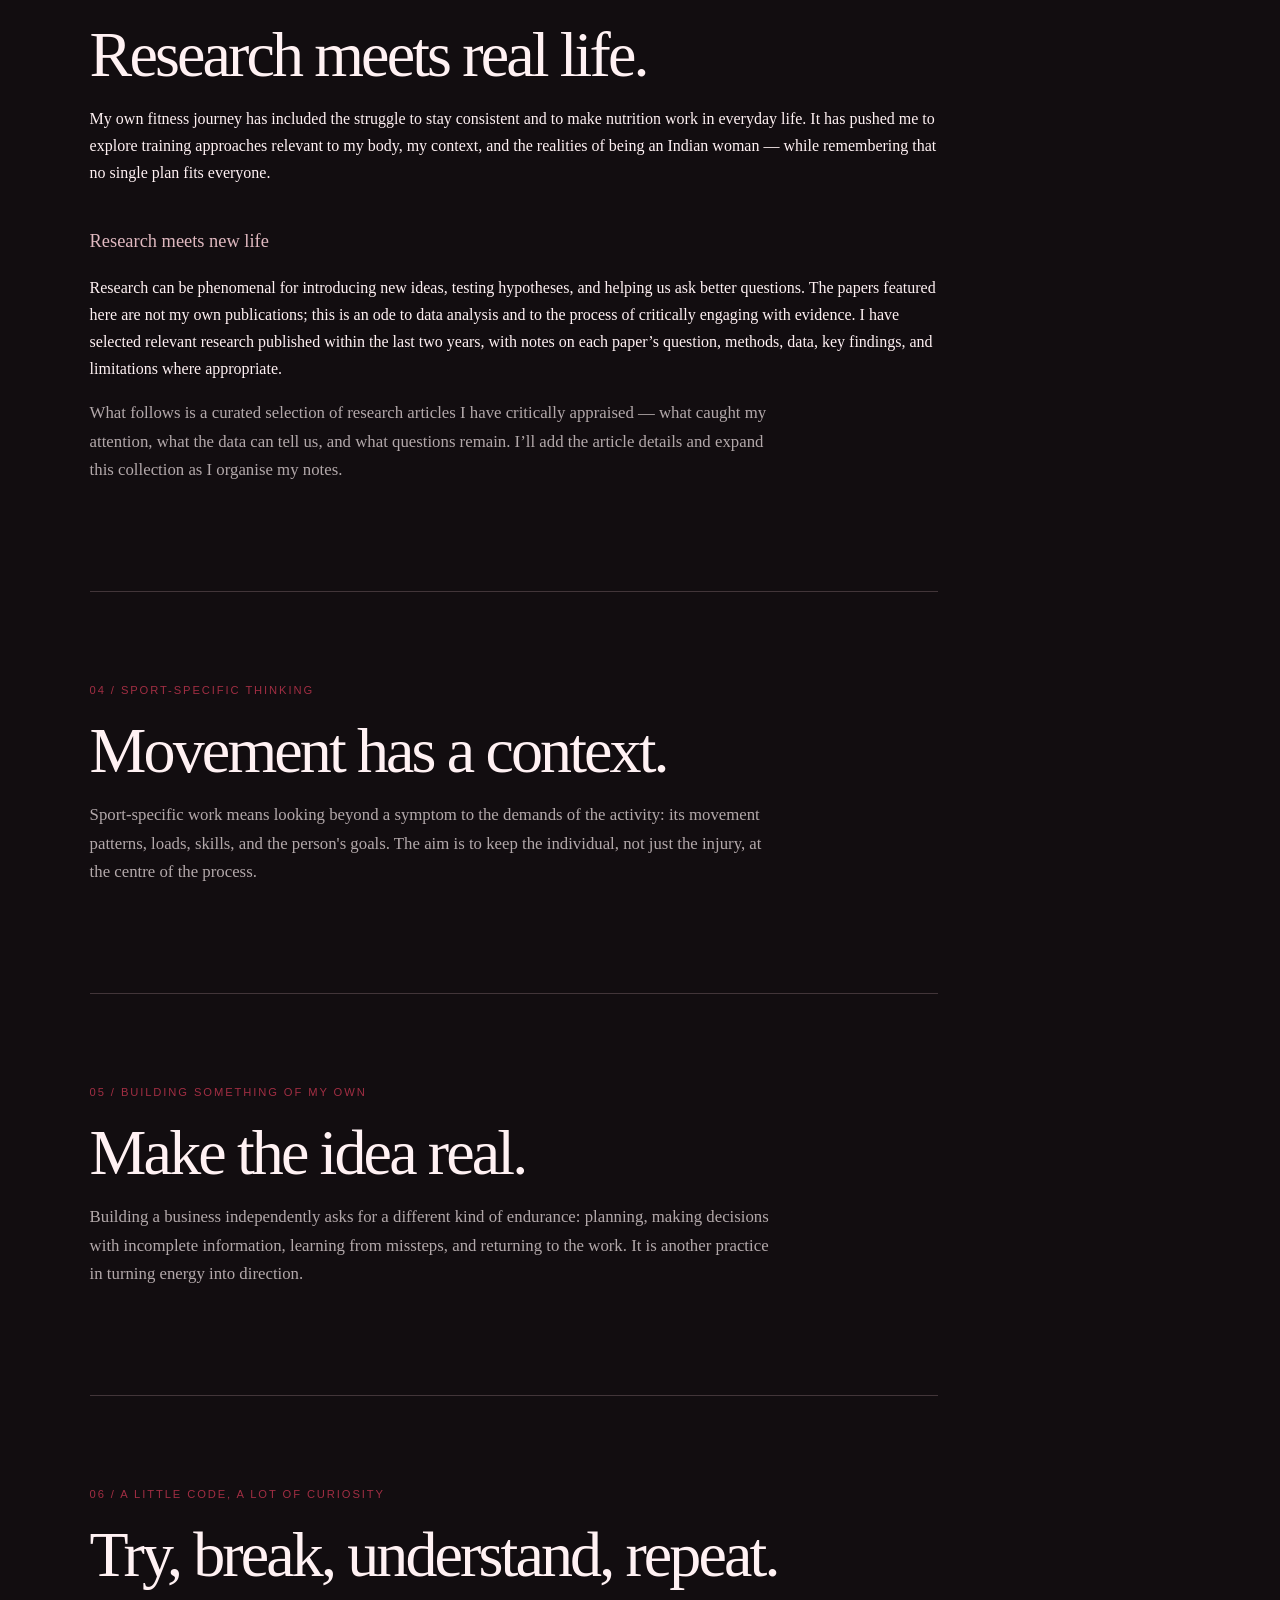
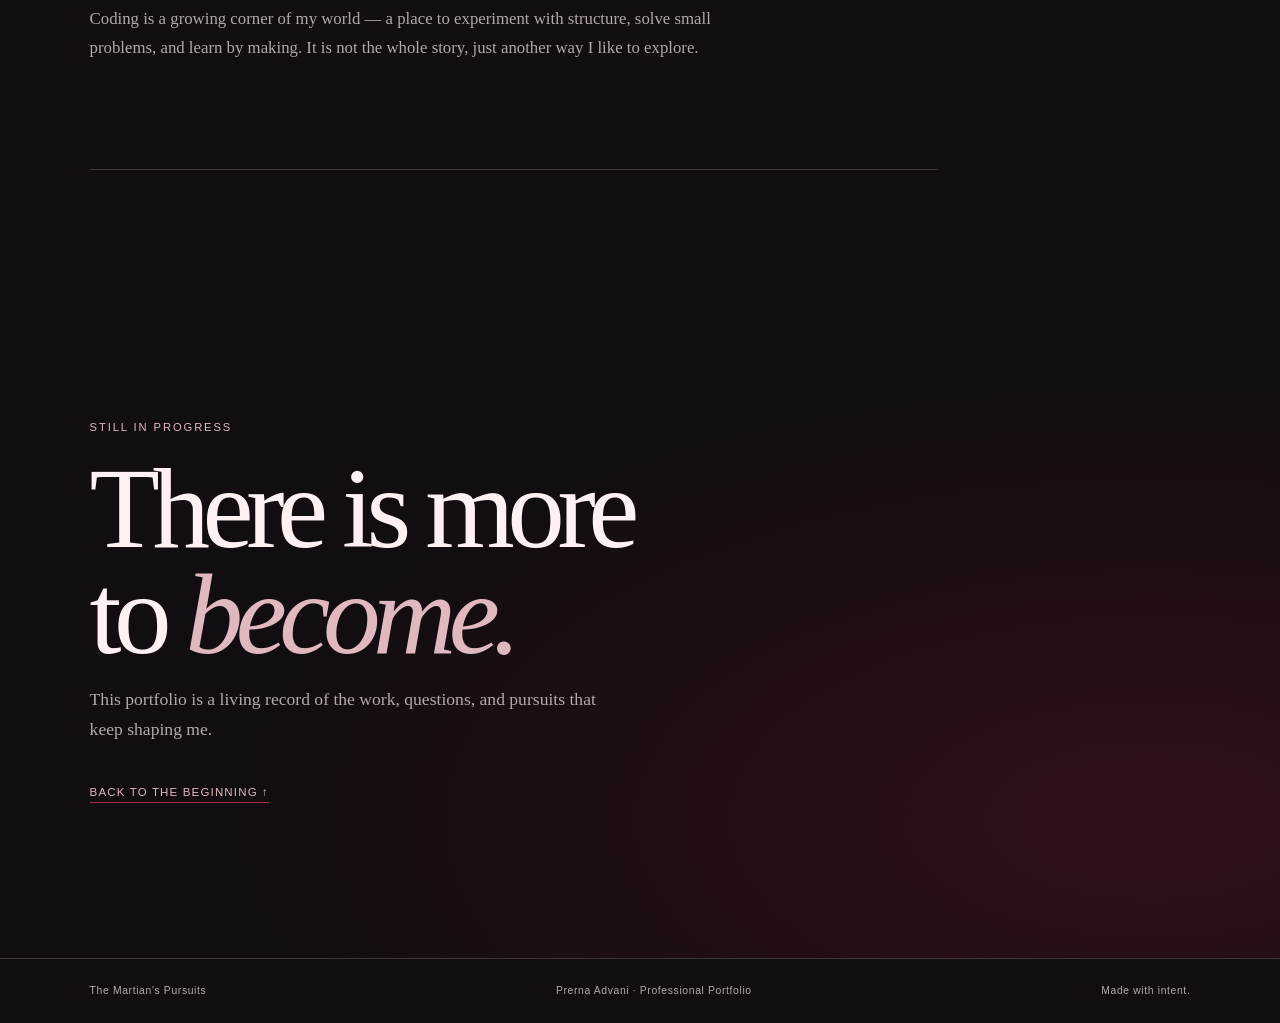
==== commit fb5d9a86: "Remove armour diagram labels and closing section number" ====
--- a/index.html
+++ b/index.html
@@ -275,7 +275,7 @@
     </section>
 
     <section class="closing section-wrap" id="about">
-      <p class="eyebrow">03 / Still in progress</p>
+      <p class="eyebrow">Still in progress</p>
       <h2>There is more<br>to <em>become.</em></h2>
       <p>This portfolio is a living record of the work, questions, and pursuits that keep shaping me.</p>
       <a class="back-to-top" href="#top">Back to the beginning ↑</a>
